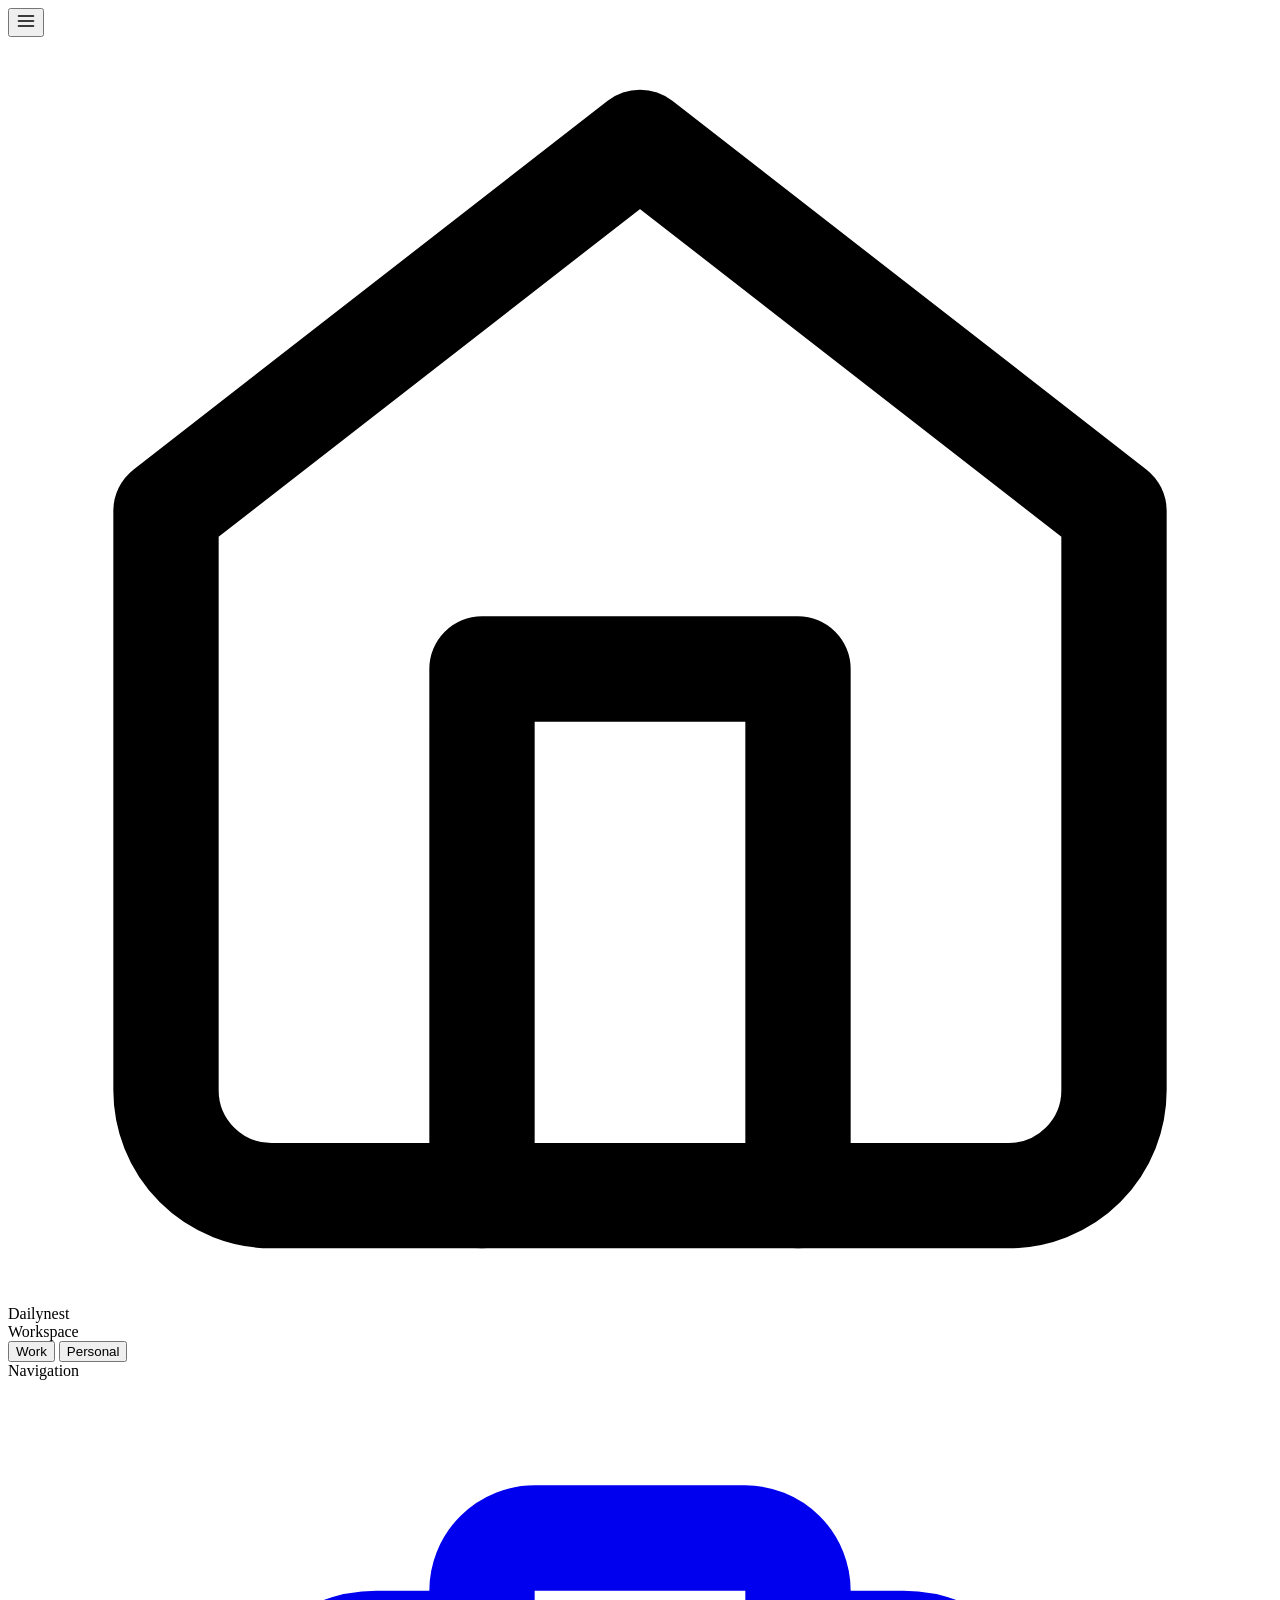
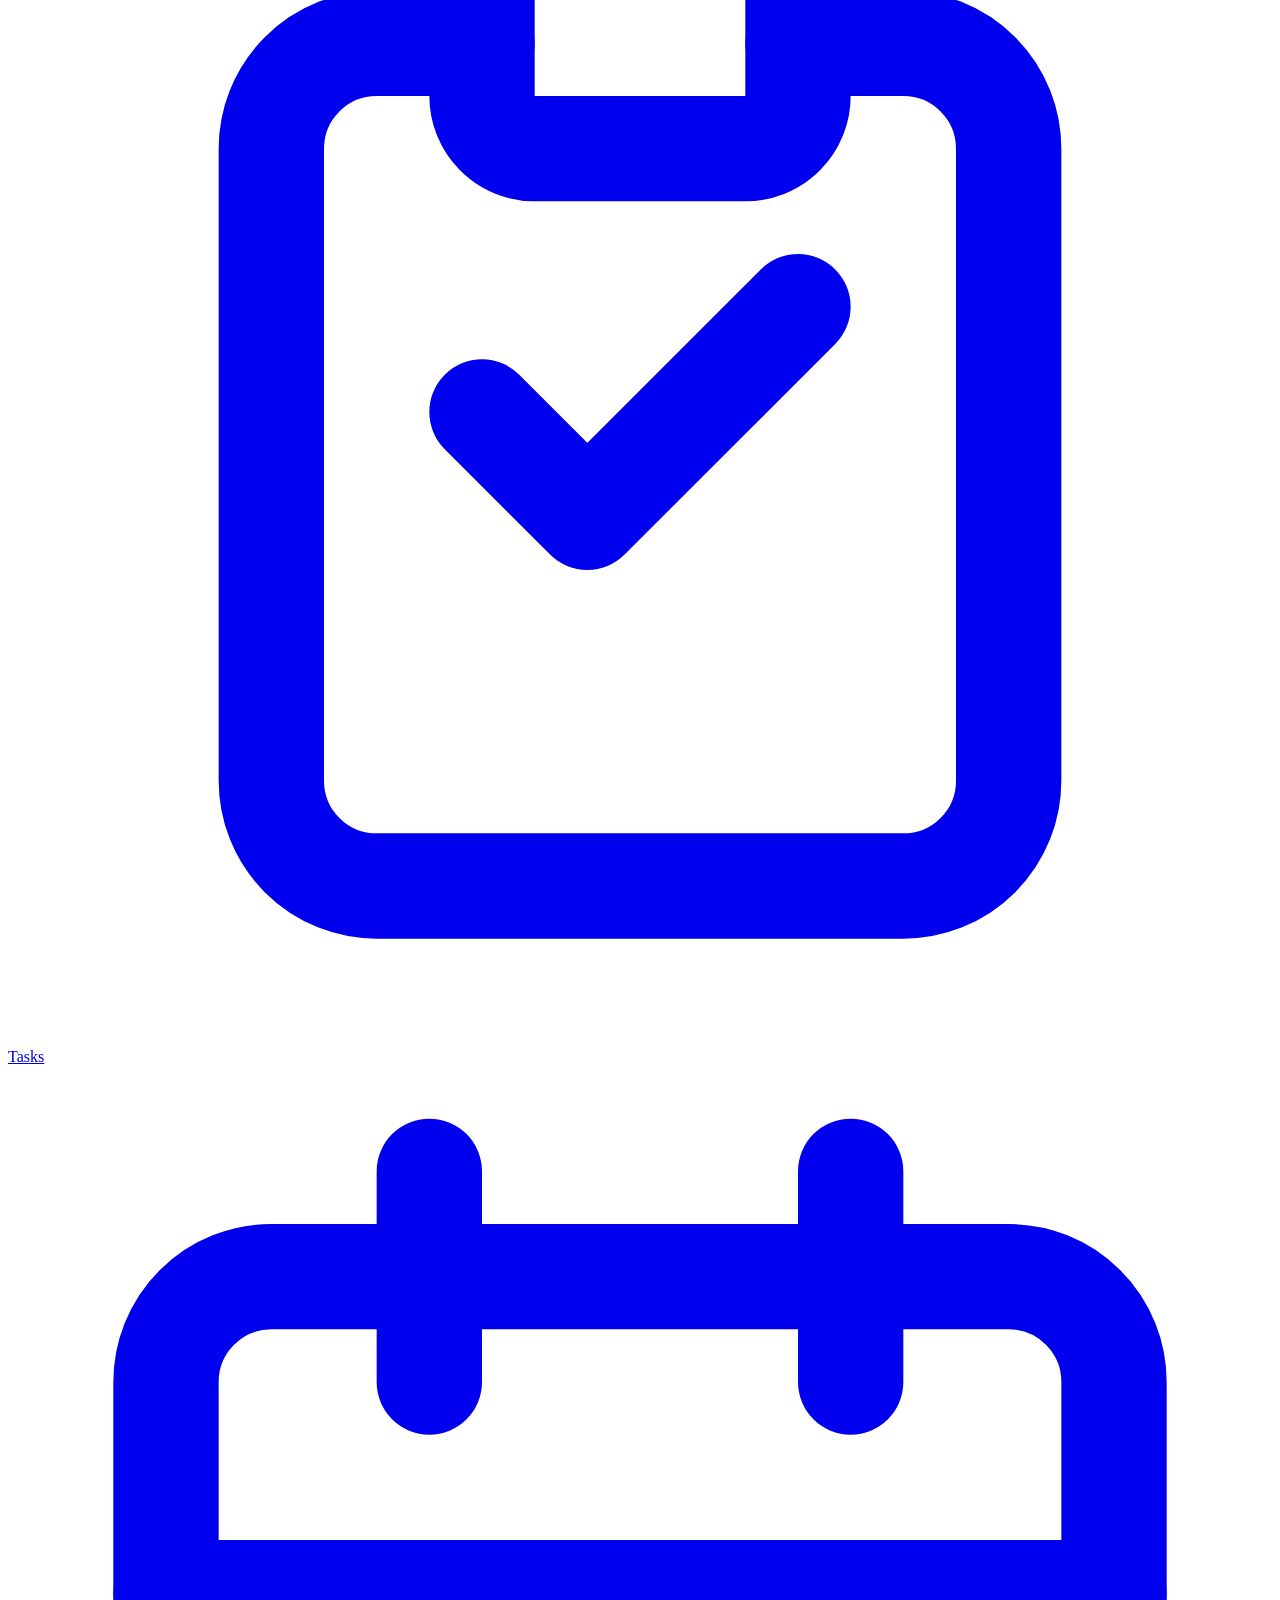
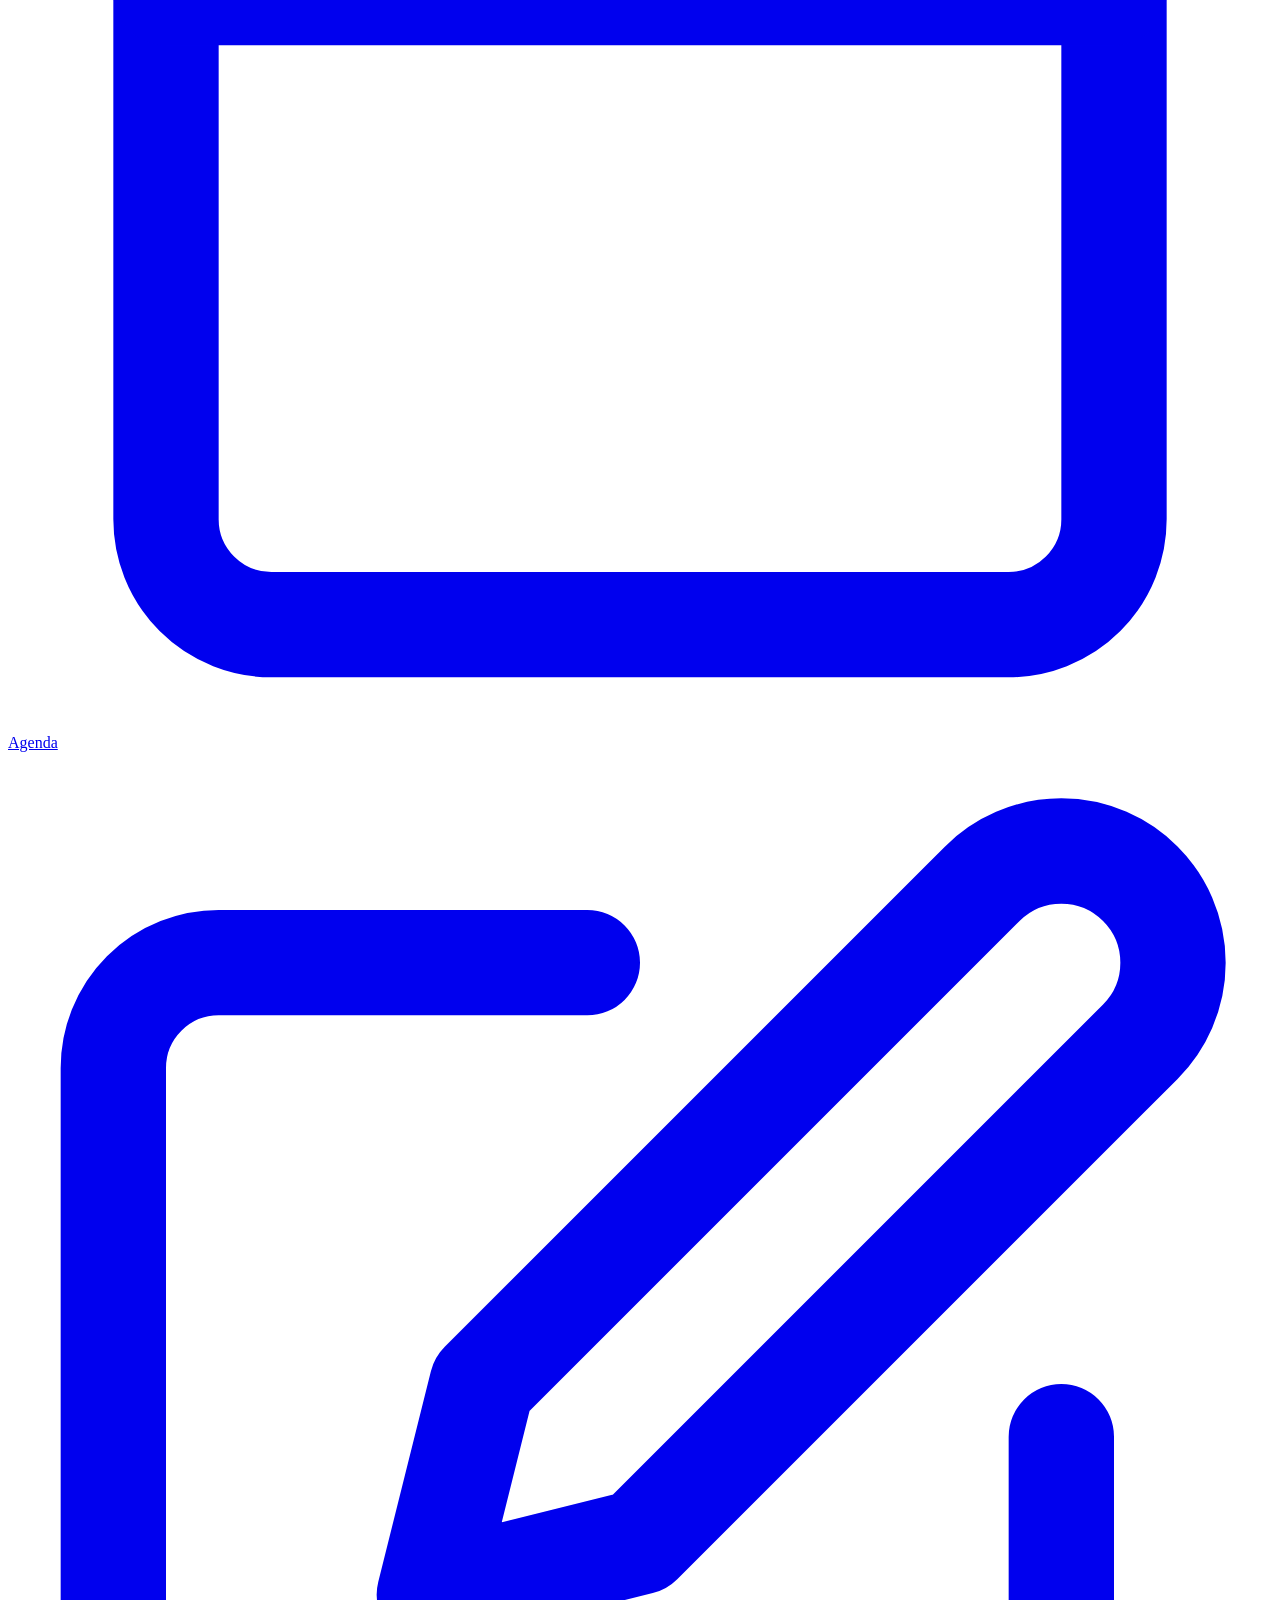
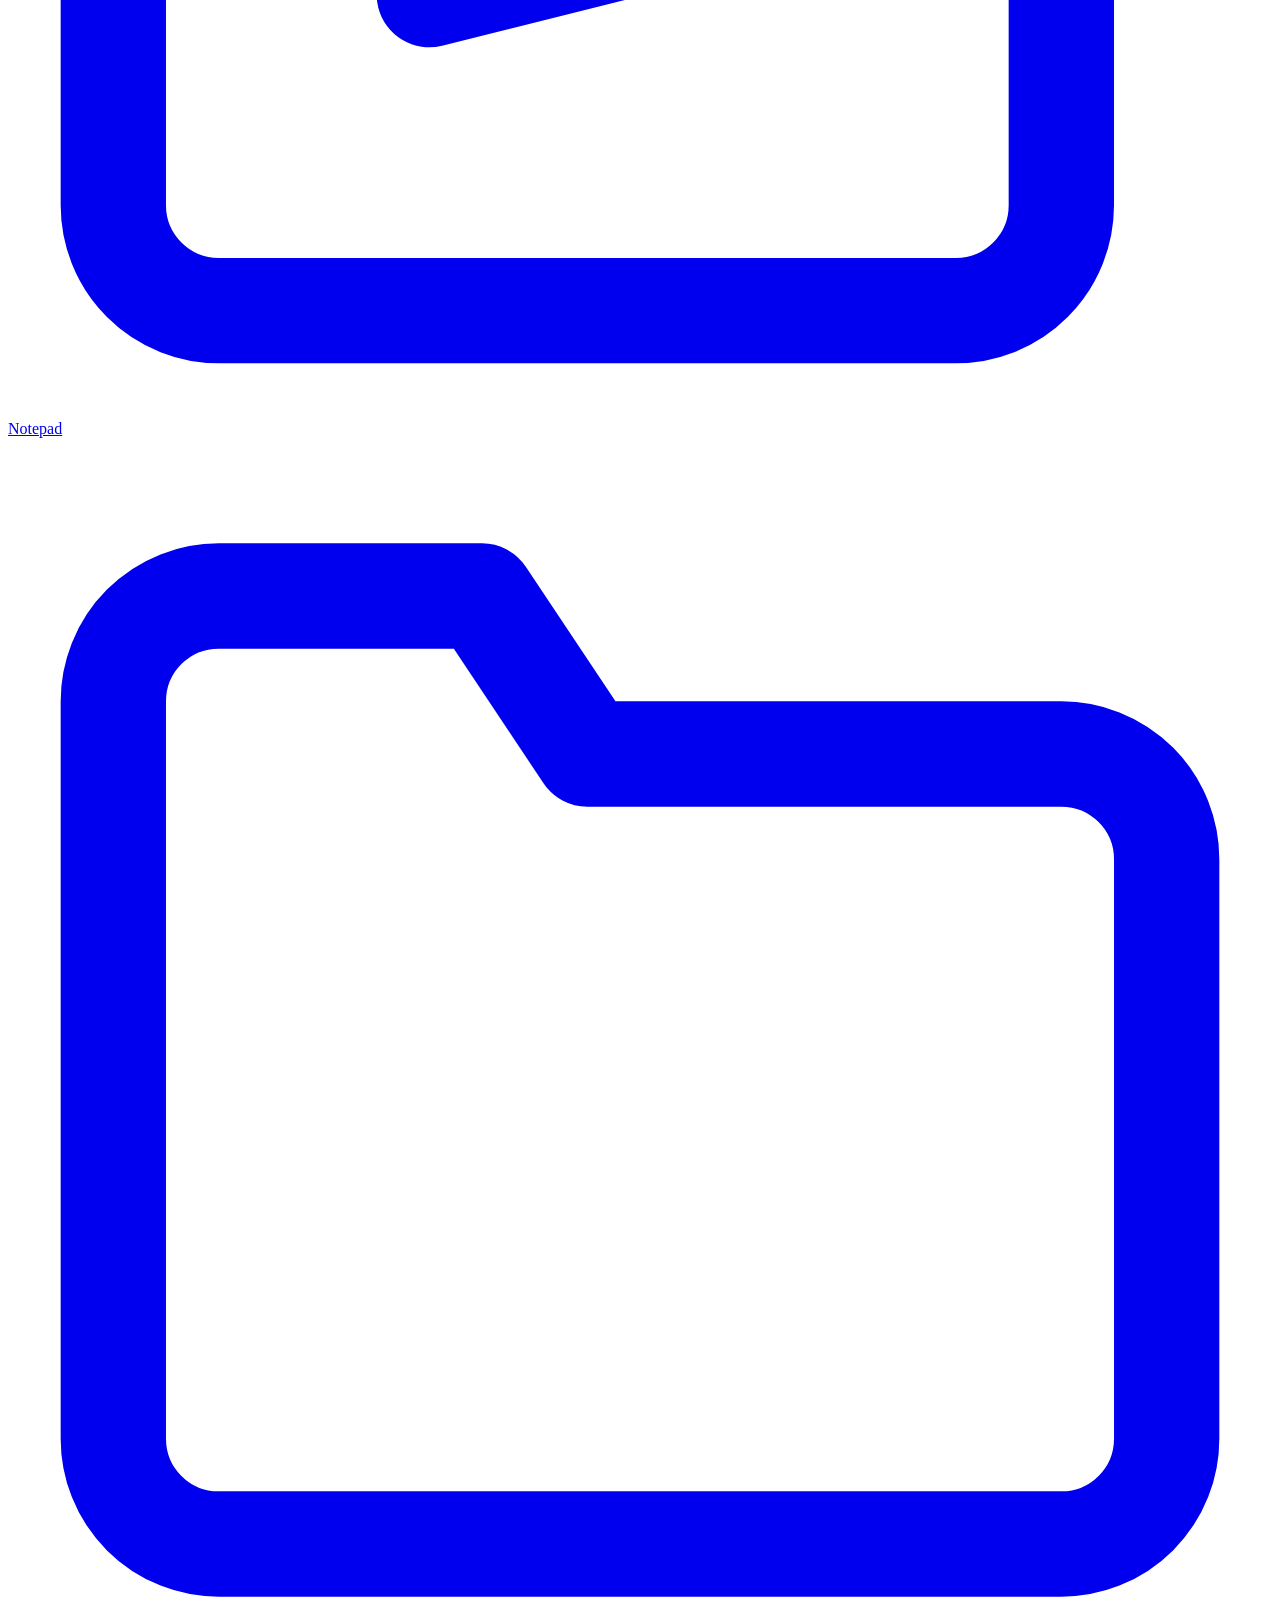
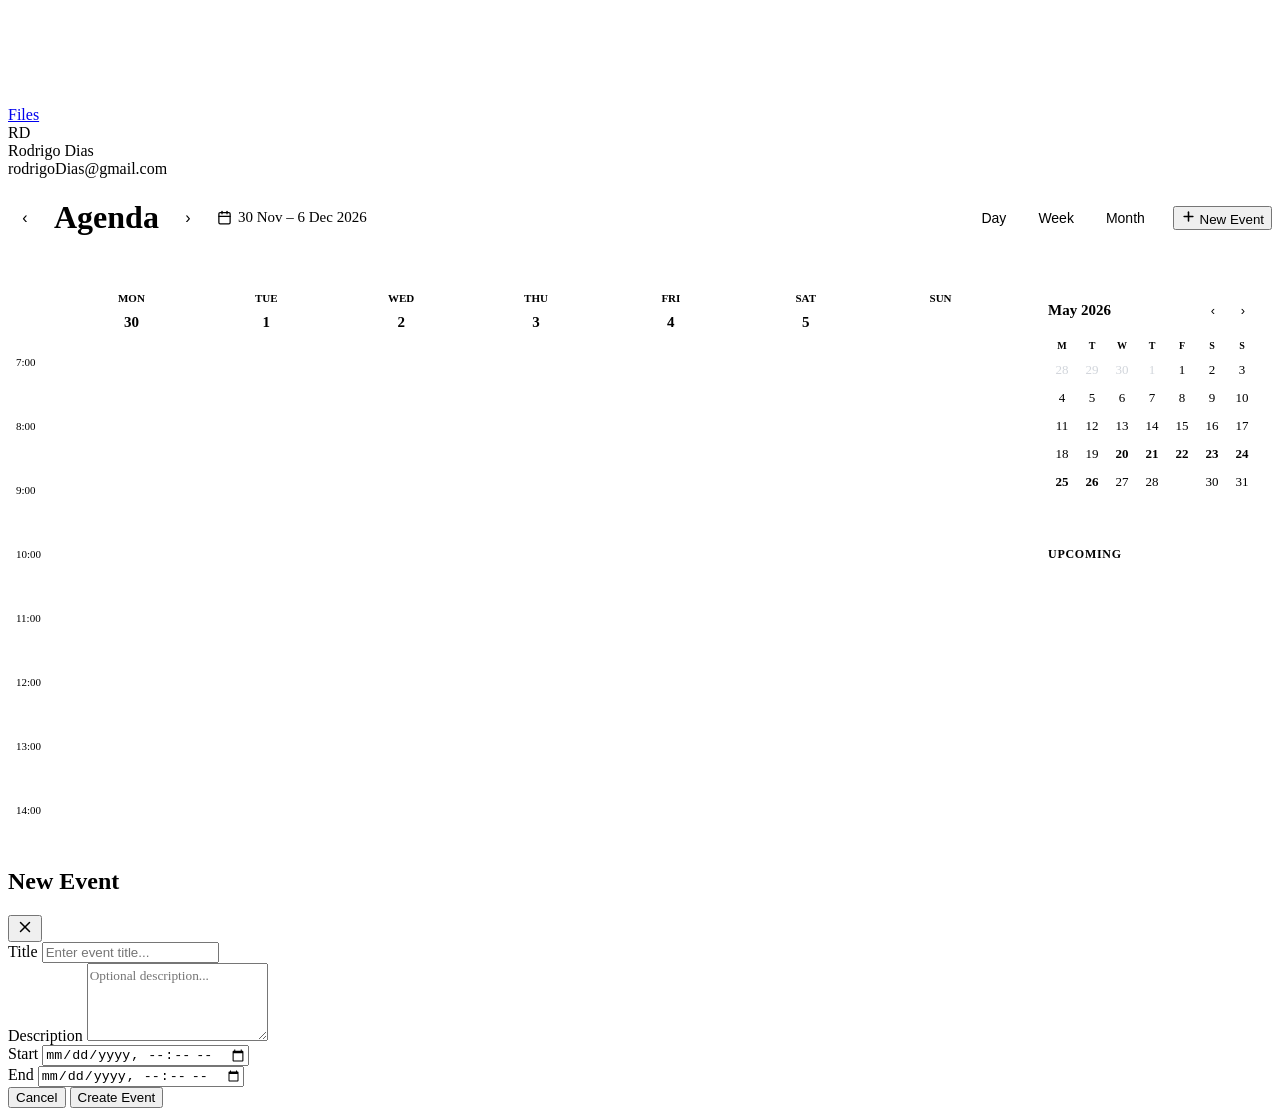
==== frontend/agenda.html @ c382376f "feat(agenda): event create/edit modal wired to POST/PUT /events - Add apiGet() to api.js for fetchin" ====
<!DOCTYPE html>
<html lang="en">
<head>
  <meta charset="UTF-8" />
  <meta name="viewport" content="width=device-width, initial-scale=1.0" />
  <title>Agenda — DailyNest</title>
  <link rel="stylesheet" href="css/variables.css" />
  <link rel="stylesheet" href="css/reset.css" />
  <link rel="stylesheet" href="css/layout.css" />
  <link rel="stylesheet" href="css/components.css" />
  <link rel="stylesheet" href="css/modules/agenda.css" />
</head>
<body>

<!-- Mobile sidebar toggle -->
<button class="sidebar-toggle" onclick="toggleSidebar()" aria-label="Toggle sidebar">
  <svg viewBox="0 0 24 24" width="20" height="20" fill="none" stroke="currentColor" stroke-width="2" stroke-linecap="round" stroke-linejoin="round">
    <line x1="3" y1="6"  x2="21" y2="6"/>
    <line x1="3" y1="12" x2="21" y2="12"/>
    <line x1="3" y1="18" x2="21" y2="18"/>
  </svg>
</button>

<div class="app-layout">

  <!-- ========== SIDEBAR ========== -->
  <aside class="sidebar" id="sidebar">

    <div class="sidebar-logo">
      <svg class="logo-icon" viewBox="0 0 24 24" fill="none" stroke="currentColor" stroke-width="2" stroke-linecap="round" stroke-linejoin="round">
        <path d="M3 9l9-7 9 7v11a2 2 0 0 1-2 2H5a2 2 0 0 1-2-2z"/>
        <polyline points="9 22 9 12 15 12 15 22"/>
      </svg>
      <span class="logo-text"><span class="bold">Daily</span><span class="light">nest</span></span>
    </div>

    <div class="sidebar-section">
      <div class="sidebar-label">Workspace</div>
      <div class="workspace-toggle">
        <button class="pill active" onclick="toggleWorkspace(this)">Work</button>
        <button class="pill" onclick="toggleWorkspace(this)">Personal</button>
      </div>
    </div>

    <div class="sidebar-section">
      <div class="sidebar-label">Navigation</div>
      <nav class="sidebar-nav">

        <a href="tasks.html" class="nav-link">
          <svg viewBox="0 0 24 24" fill="none" stroke="currentColor" stroke-width="2" stroke-linecap="round" stroke-linejoin="round">
            <path d="M9 5H7a2 2 0 00-2 2v12a2 2 0 002 2h10a2 2 0 002-2V7a2 2 0 00-2-2h-2"/>
            <rect x="9" y="3" width="6" height="4" rx="1"/>
            <path d="M9 12l2 2 4-4"/>
          </svg>
          Tasks
        </a>

        <a href="agenda.html" class="nav-link active">
          <svg viewBox="0 0 24 24" fill="none" stroke="currentColor" stroke-width="2" stroke-linecap="round" stroke-linejoin="round">
            <rect x="3" y="4" width="18" height="18" rx="2" ry="2"/>
            <line x1="16" y1="2" x2="16" y2="6"/>
            <line x1="8"  y1="2" x2="8"  y2="6"/>
            <line x1="3"  y1="10" x2="21" y2="10"/>
          </svg>
          Agenda
        </a>

        <a href="notepad.html" class="nav-link">
          <svg viewBox="0 0 24 24" fill="none" stroke="currentColor" stroke-width="2" stroke-linecap="round" stroke-linejoin="round">
            <path d="M11 4H4a2 2 0 00-2 2v14a2 2 0 002 2h14a2 2 0 002-2v-7"/>
            <path d="M18.5 2.5a2.121 2.121 0 013 3L12 15l-4 1 1-4 9.5-9.5z"/>
          </svg>
          Notepad
        </a>

        <a href="#" class="nav-link">
          <svg viewBox="0 0 24 24" fill="none" stroke="currentColor" stroke-width="2" stroke-linecap="round" stroke-linejoin="round">
            <path d="M22 19a2 2 0 01-2 2H4a2 2 0 01-2-2V5a2 2 0 012-2h5l2 3h9a2 2 0 012 2z"/>
          </svg>
          Files
        </a>

      </nav>
    </div>

    <div class="sidebar-footer">
      <div class="avatar-circle">RD</div>
      <div>
        <div class="sidebar-user-name">Rodrigo Dias</div>
        <div class="sidebar-user-email">rodrigoDias@gmail.com</div>
      </div>
    </div>

  </aside>
  <!-- /SIDEBAR -->

  <!-- ========== MAIN CONTENT ========== -->
  <main class="main-content">

    <!-- Toolbar -->
    <div class="agenda-toolbar">
      <div class="agenda-toolbar-left">
        <button class="nav-arrow" onclick="prevPeriod()" aria-label="Previous period">&#8249;</button>
        <h1>Agenda</h1>
        <button class="nav-arrow" onclick="nextPeriod()" aria-label="Next period">&#8250;</button>
        <span class="agenda-date-range">
          <svg viewBox="0 0 24 24" fill="none" stroke="currentColor" stroke-width="2" stroke-linecap="round" stroke-linejoin="round">
            <rect x="3" y="4" width="18" height="18" rx="2"/>
            <line x1="16" y1="2" x2="16" y2="6"/>
            <line x1="8"  y1="2" x2="8"  y2="6"/>
            <line x1="3"  y1="10" x2="21" y2="10"/>
          </svg>
          <span id="agenda-date-range-text"></span>
        </span>
      </div>
      <div style="display:flex; align-items:center; gap:12px;">
        <div class="view-toggle">
          <button onclick="setView(this)">Day</button>
          <button class="active" id="btn-week" onclick="setView(this)">Week</button>
          <button onclick="setView(this)">Month</button>
        </div>
        <button class="btn btn-primary" onclick="openEventModal('create')">
          <svg viewBox="0 0 24 24" width="15" height="15" fill="none" stroke="currentColor" stroke-width="2.5" stroke-linecap="round" stroke-linejoin="round">
            <line x1="12" y1="5" x2="12" y2="19"/>
            <line x1="5" y1="12" x2="19" y2="12"/>
          </svg>
          New Event
        </button>
      </div>
    </div>

    <!-- Calendar + Mini calendar -->
    <div class="agenda-layout">

      <!-- Weekly calendar / Month view -->
      <div class="calendar-wrap">

        <!-- ── WEEK VIEW ── -->
        <div id="week-view">

        <!-- Week header: days -->
        <div class="week-header" id="week-header"></div>

        <!-- Week grid: time rows -->
        <div class="week-grid" id="week-grid"></div>

        </div>
        <!-- /week-view -->

        <!-- ── DAY VIEW ── -->
        <div id="day-view" style="display:none;">
          <div class="day-view-header">
            <div class="day-view-title" id="day-view-title"></div>
          </div>
          <div id="day-view-list" class="day-view-list"></div>
        </div>
        <!-- /day-view -->

        <!-- ── MONTH VIEW ── -->
        <div id="month-view" style="display:none;">
          <div class="month-nav">
            <button class="nav-arrow" onclick="prevMonth()" aria-label="Previous month">&#8249;</button>
            <span id="month-nav-title" class="month-nav-title"></span>
            <button class="nav-arrow" onclick="nextMonth()" aria-label="Next month">&#8250;</button>
          </div>
          <div class="month-weekdays">
            <div>Mon</div><div>Tue</div><div>Wed</div>
            <div>Thu</div><div>Fri</div><div>Sat</div><div>Sun</div>
          </div>
          <div id="month-grid-body" class="month-grid-body"></div>
        </div>
        <!-- /month-view -->

      </div>
      <!-- /calendar-wrap -->

      <!-- Right sidebar: mini calendar + upcoming -->
      <div class="mini-calendar">

        <!-- Day events panel (shown in month view) -->
        <div id="day-events-panel" class="mini-cal-card" style="display:none;">
          <div class="day-events-title">Select a day</div>
          <div class="day-events-list">
            <p class="no-events-msg">Click on a day to see its events.</p>
          </div>
        </div>

        <!-- Mini month calendar -->
        <div id="mini-cal-card" class="mini-cal-card">
          <div class="mini-cal-header">
            <span class="mini-cal-title">May 2026</span>
            <div style="display:flex; gap:4px;">
              <button class="nav-arrow" style="width:26px;height:26px;font-size:0.8rem;" aria-label="Prev month">&#8249;</button>
              <button class="nav-arrow" style="width:26px;height:26px;font-size:0.8rem;" aria-label="Next month">&#8250;</button>
            </div>
          </div>
          <div class="mini-cal-grid">
            <!-- Day names -->
            <div class="day-name">M</div>
            <div class="day-name">T</div>
            <div class="day-name">W</div>
            <div class="day-name">T</div>
            <div class="day-name">F</div>
            <div class="day-name">S</div>
            <div class="day-name">S</div>
            <!-- Week 1: May starts Friday. Fill Mon-Thu with prev month -->
            <div class="day-num other-month">28</div>
            <div class="day-num other-month">29</div>
            <div class="day-num other-month">30</div>
            <div class="day-num other-month">1</div>
            <div class="day-num">1</div>
            <div class="day-num">2</div>
            <div class="day-num">3</div>
            <!-- Week 2 -->
            <div class="day-num">4</div>
            <div class="day-num">5</div>
            <div class="day-num">6</div>
            <div class="day-num">7</div>
            <div class="day-num">8</div>
            <div class="day-num">9</div>
            <div class="day-num">10</div>
            <!-- Week 3 -->
            <div class="day-num">11</div>
            <div class="day-num">12</div>
            <div class="day-num">13</div>
            <div class="day-num">14</div>
            <div class="day-num">15</div>
            <div class="day-num">16</div>
            <div class="day-num">17</div>
            <!-- Week 4 -->
            <div class="day-num">18</div>
            <div class="day-num">19</div>
            <div class="day-num has-event">20</div>
            <div class="day-num has-event">21</div>
            <div class="day-num has-event">22</div>
            <div class="day-num has-event">23</div>
            <div class="day-num has-event">24</div>
            <!-- Week 5 -->
            <div class="day-num has-event">25</div>
            <div class="day-num has-event">26</div>
            <div class="day-num">27</div>
            <div class="day-num">28</div>
            <div class="day-num today">29</div>
            <div class="day-num">30</div>
            <div class="day-num">31</div>
          </div>
        </div>

        <!-- Upcoming events -->
        <div id="upcoming-panel" class="mini-cal-card upcoming-section">
          <div class="section-label">Upcoming</div>
          <div id="upcoming-list"></div>
        </div>

      </div>
      <!-- /mini-calendar -->

    </div>
    <!-- /agenda-layout -->

  </main>
  <!-- /MAIN CONTENT -->

</div>

<!-- ========== MODAL: Create New Event ========== -->
<div class="modal-overlay" id="createEventModal" role="dialog" aria-modal="true" aria-labelledby="eventModalTitle">
  <div class="modal">

    <div class="modal-header">
      <h2 class="modal-title" id="eventModalTitle">New Event</h2>
      <button class="modal-close" onclick="closeModal('createEvent')" aria-label="Close">
        <svg viewBox="0 0 24 24" width="18" height="18" fill="none" stroke="currentColor" stroke-width="2" stroke-linecap="round" stroke-linejoin="round">
          <line x1="18" y1="6" x2="6" y2="18"/>
          <line x1="6" y1="6" x2="18" y2="18"/>
        </svg>
      </button>
    </div>

    <form id="eventForm" onsubmit="submitEventForm(event)">
      <div class="form-group">
        <label class="form-label" for="eventTitle">Title</label>
        <input type="text" id="eventTitle" class="form-input" placeholder="Enter event title..." required />
      </div>
      <div class="form-group">
        <label class="form-label" for="eventDescription">Description</label>
        <textarea id="eventDescription" class="form-input form-textarea" placeholder="Optional description..." rows="3"></textarea>
      </div>
      <div class="form-row">
        <div class="form-group">
          <label class="form-label" for="eventStartDate">Start</label>
          <input type="datetime-local" id="eventStartDate" class="form-input" required />
        </div>
        <div class="form-group">
          <label class="form-label" for="eventEndDate">End</label>
          <input type="datetime-local" id="eventEndDate" class="form-input" required />
        </div>
      </div>
      <input type="hidden" id="editingEventId" value="" />
      <div class="modal-actions">
        <button type="button" class="btn btn-ghost" onclick="closeEventModal()">Cancel</button>
        <button type="submit" class="btn btn-primary" id="eventSubmitBtn">Create Event</button>
      </div>
    </form>

  </div>
</div>
<!-- /MODAL -->

<script src="js/router.js"></script>
<script src="js/modules/agenda.js"></script>
</body>
</html>
---- frontend/css/modules/agenda.css ----
/* ============================================================
   Agenda Page
   ============================================================ */
.agenda-toolbar {
  display: flex;
  align-items: center;
  justify-content: space-between;
  margin-bottom: 24px;
  flex-wrap: wrap;
  gap: 12px;
}

.agenda-toolbar-left { display: flex; align-items: center; gap: 12px; flex-wrap: wrap; }

.agenda-toolbar-left h1 { font-size: 2rem; font-weight: 700; }

.nav-arrow {
  width: 34px;
  height: 34px;
  border: 1px solid var(--color-border);
  border-radius: var(--radius-sm);
  display: flex;
  align-items: center;
  justify-content: center;
  font-size: 1rem;
  color: var(--color-text-secondary);
  cursor: pointer;
  background: var(--color-surface);
  transition: background 0.15s;
  flex-shrink: 0;
}
.nav-arrow:hover { background: var(--color-surface-alt); }

.agenda-date-range {
  display: flex;
  align-items: center;
  gap: 6px;
  font-size: 0.9375rem;
  color: var(--color-text-secondary);
}
.agenda-date-range svg { width: 15px; height: 15px; color: var(--color-text-muted); }

.view-toggle {
  display: flex;
  border: 1px solid var(--color-border);
  border-radius: var(--radius);
  overflow: hidden;
  background: var(--color-surface);
}
.view-toggle button {
  padding: 7px 16px;
  font-size: 0.875rem;
  font-weight: 500;
  color: var(--color-text-secondary);
  background: transparent;
  border: none;
  border-right: 1px solid var(--color-border);
  cursor: pointer;
  transition: background 0.15s, color 0.15s;
}
.view-toggle button:last-child { border-right: none; }
.view-toggle button.active { background: var(--color-brand); color: var(--color-brand-text); }

.agenda-layout {
  display: grid;
  grid-template-columns: 1fr 240px;
  gap: 24px;
  align-items: start;
}

/* Calendar */
.calendar-wrap {
  background: var(--color-surface);
  border: 1px solid var(--color-border);
  border-radius: var(--radius-md);
  box-shadow: var(--shadow-card);
  overflow: hidden;
}

.week-header {
  display: grid;
  grid-template-columns: 56px repeat(7, 1fr);
  border-bottom: 1px solid var(--color-border-light);
  background: var(--color-surface-alt);
}

.week-header .time-spacer { border-right: 1px solid var(--color-border-light); }

.week-header .day-col {
  padding: 10px 6px;
  text-align: center;
  border-right: 1px solid var(--color-border-light);
}
.week-header .day-col:last-child { border-right: none; }

.week-header .day-name {
  font-size: 0.6875rem;
  font-weight: 600;
  color: var(--color-text-muted);
  text-transform: uppercase;
}

.week-header .day-number {
  display: inline-flex;
  align-items: center;
  justify-content: center;
  width: 30px;
  height: 30px;
  border-radius: var(--radius-full);
  font-size: 0.9375rem;
  font-weight: 600;
  color: var(--color-text);
  margin: 4px auto 0;
}

.week-header .day-number.today { background: var(--color-brand); color: #fff; }

.week-grid {
  display: grid;
  grid-template-columns: 56px repeat(7, 1fr);
  overflow-y: auto;
  max-height: 500px;
}

.time-label {
  padding: 0 8px;
  text-align: right;
  font-size: 0.6875rem;
  color: var(--color-text-muted);
  height: 56px;
  display: flex;
  align-items: flex-start;
  padding-top: 8px;
  border-right: 1px solid var(--color-border-light);
  border-bottom: 1px solid var(--color-border-light);
  flex-shrink: 0;
}

.day-cell {
  border-right: 1px solid var(--color-border-light);
  border-bottom: 1px solid var(--color-border-light);
  min-height: 56px;
  position: relative;
  padding: 3px;
}
.day-cell:last-child { border-right: none; }

.calendar-event {
  border-radius: var(--radius-sm);
  padding: 4px 8px;
  font-size: 0.75rem;
  font-weight: 500;
  line-height: 1.35;
  margin-bottom: 2px;
}
.calendar-event.blue   { background: var(--event-blue);   color: #1d4ed8; }
.calendar-event.yellow { background: var(--event-yellow); color: #a16207; }
.calendar-event.green  { background: var(--event-green);  color: #15803d; }
.calendar-event.purple { background: var(--event-purple); color: #6d28d9; }

/* Mini Calendar */
.mini-calendar { display: flex; flex-direction: column; gap: 20px; }

.mini-cal-card {
  background: var(--color-surface);
  border: 1px solid var(--color-border);
  border-radius: var(--radius-md);
  box-shadow: var(--shadow-card);
  padding: 16px;
}

.mini-cal-header {
  display: flex;
  align-items: center;
  justify-content: space-between;
  margin-bottom: 12px;
}
.mini-cal-title { font-size: 0.9375rem; font-weight: 600; color: var(--color-text); }

.mini-cal-grid {
  display: grid;
  grid-template-columns: repeat(7, 1fr);
  gap: 2px;
  text-align: center;
}
.mini-cal-grid .day-name {
  font-size: 0.625rem;
  font-weight: 600;
  color: var(--color-text-muted);
  text-transform: uppercase;
  padding: 4px 0;
}
.mini-cal-grid .day-num {
  font-size: 0.8125rem;
  padding: 5px 2px;
  border-radius: var(--radius-sm);
  cursor: pointer;
  color: var(--color-text-secondary);
  transition: background 0.1s;
}
.mini-cal-grid .day-num:hover { background: var(--color-surface-alt); }
.mini-cal-grid .day-num.today { background: var(--color-brand); color: #fff; font-weight: 700; }
.mini-cal-grid .day-num.other-month { color: #d1d5db; }
.mini-cal-grid .day-num.has-event { font-weight: 600; color: var(--color-text); }

.upcoming-section { }
.upcoming-section .section-label {
  font-size: 0.75rem;
  font-weight: 600;
  letter-spacing: 0.06em;
  text-transform: uppercase;
  color: var(--color-text-muted);
  margin-bottom: 12px;
}
.upcoming-event {
  display: flex;
  gap: 10px;
  padding: 10px 0;
  border-bottom: 1px solid var(--color-border-light);
}
.upcoming-event:last-child { border-bottom: none; }
.upcoming-event-dot {
  width: 10px;
  height: 10px;
  border-radius: 50%;
  margin-top: 3px;
  flex-shrink: 0;
}
.upcoming-event-name { font-size: 0.875rem; font-weight: 500; color: var(--color-text); }
.upcoming-event-time { font-size: 0.75rem; color: var(--color-text-muted); margin-top: 2px; }

/* ============================================================
   Month View
   ============================================================ */

.month-nav {
  display: flex;
  align-items: center;
  justify-content: space-between;
  padding: 14px 20px 12px;
  border-bottom: 1px solid var(--color-border-light);
}

.month-nav-title {
  font-size: 1rem;
  font-weight: 600;
  color: var(--color-text);
}

.month-weekdays {
  display: grid;
  grid-template-columns: repeat(7, 1fr);
  text-align: center;
  background: var(--color-surface-alt);
  border-bottom: 1px solid var(--color-border-light);
}

.month-weekdays div {
  font-size: 0.6875rem;
  font-weight: 600;
  color: var(--color-text-muted);
  text-transform: uppercase;
  padding: 8px 0;
}

.month-grid-body {
  display: grid;
  grid-template-columns: repeat(7, 1fr);
  gap: 1px;
  background: var(--color-border-light);
}

.month-day-cell {
  background: var(--color-surface);
  min-height: 80px;
  padding: 8px;
  cursor: pointer;
  transition: background 0.12s;
  display: flex;
  flex-direction: column;
  gap: 4px;
}

.month-day-cell:hover { background: var(--color-surface-alt); }

.month-day-cell.other-month { background: #fafafa; }
.month-day-cell.other-month .month-day-num { color: var(--color-text-muted); }

.month-day-cell.is-today .month-day-num {
  background: var(--color-brand);
  color: #fff;
}

.month-day-cell.is-selected { background: #f0f0f0; }
.month-day-cell.is-selected .month-day-num {
  background: var(--color-brand);
  color: #fff;
}

.month-day-num {
  width: 26px;
  height: 26px;
  display: flex;
  align-items: center;
  justify-content: center;
  border-radius: var(--radius-full);
  font-size: 0.8125rem;
  font-weight: 500;
  color: var(--color-text);
  flex-shrink: 0;
}

.month-day-dots {
  display: flex;
  flex-wrap: wrap;
  gap: 3px;
  margin-top: 2px;
}

.event-dot {
  width: 6px;
  height: 6px;
  border-radius: var(--radius-full);
  display: inline-block;
}

.event-dot.blue   { background: #3b82f6; }
.event-dot.yellow { background: #f59e0b; }
.event-dot.green  { background: #22c55e; }
.event-dot.purple { background: #a855f7; }

/* ── Day events panel (month view right sidebar) ── */
.day-events-title {
  font-size: 0.9375rem;
  font-weight: 600;
  color: var(--color-text);
  margin-bottom: 12px;
}

.no-events-msg {
  font-size: 0.875rem;
  color: var(--color-text-muted);
  text-align: center;
  padding: 16px 0;
}

.day-event-item {
  display: flex;
  gap: 10px;
  padding: 10px 0;
  border-bottom: 1px solid var(--color-border-light);
}

.day-event-item:last-child { border-bottom: none; }

/* ── Day View ── */
.day-view-header {
  padding: 14px 20px;
  border-bottom: 1px solid var(--color-border-light);
  background: var(--color-surface-alt);
}

.day-view-title {
  font-size: 1rem;
  font-weight: 600;
  color: var(--color-text);
}

.day-view-list {
  padding: 4px 0;
}

.day-view-event {
  display: flex;
  align-items: flex-start;
  gap: 16px;
  padding: 10px 20px;
  border-bottom: 1px solid var(--color-border-light);
}

.day-view-event:last-child { border-bottom: none; }

.day-view-event-time {
  font-size: 0.75rem;
  color: var(--color-text-muted);
  width: 38px;
  flex-shrink: 0;
  padding-top: 5px;
  text-align: right;
}

.day-view-event-body {
  flex: 1;
  margin: 0;
}

.day-view-event-title {
  font-size: 0.875rem;
  font-weight: 500;
}

/* ── Event modal: textarea ── */
.form-textarea {
  resize: vertical;
  min-height: 72px;
  font-family: inherit;
  line-height: 1.5;
}

/* ── Event edit button (inside day-event-item) ── */
.event-edit-btn {
  background: none;
  border: none;
  cursor: pointer;
  color: var(--color-text-muted);
  font-size: 0.85rem;
  padding: 2px 4px;
  border-radius: var(--radius-sm);
  flex-shrink: 0;
  align-self: center;
  transition: color 0.12s;
}
.event-edit-btn:hover { color: var(--color-brand); }
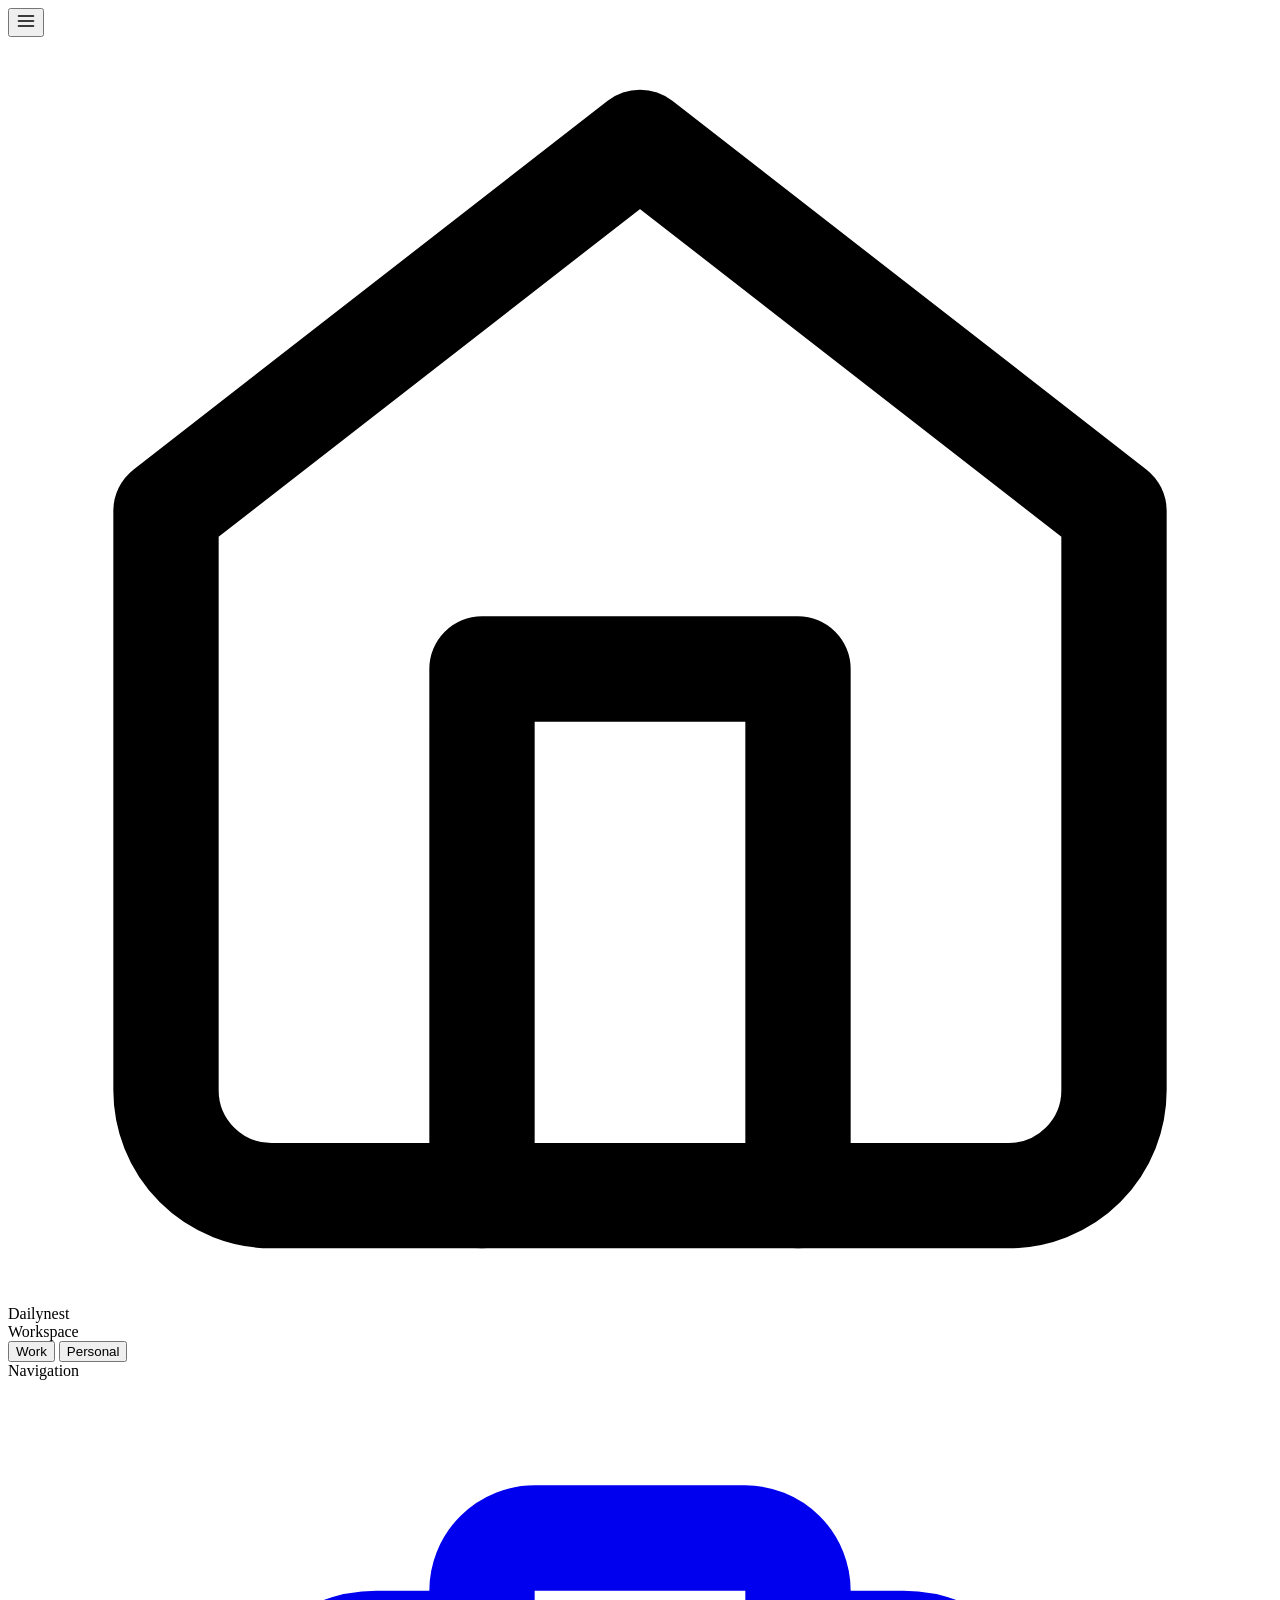
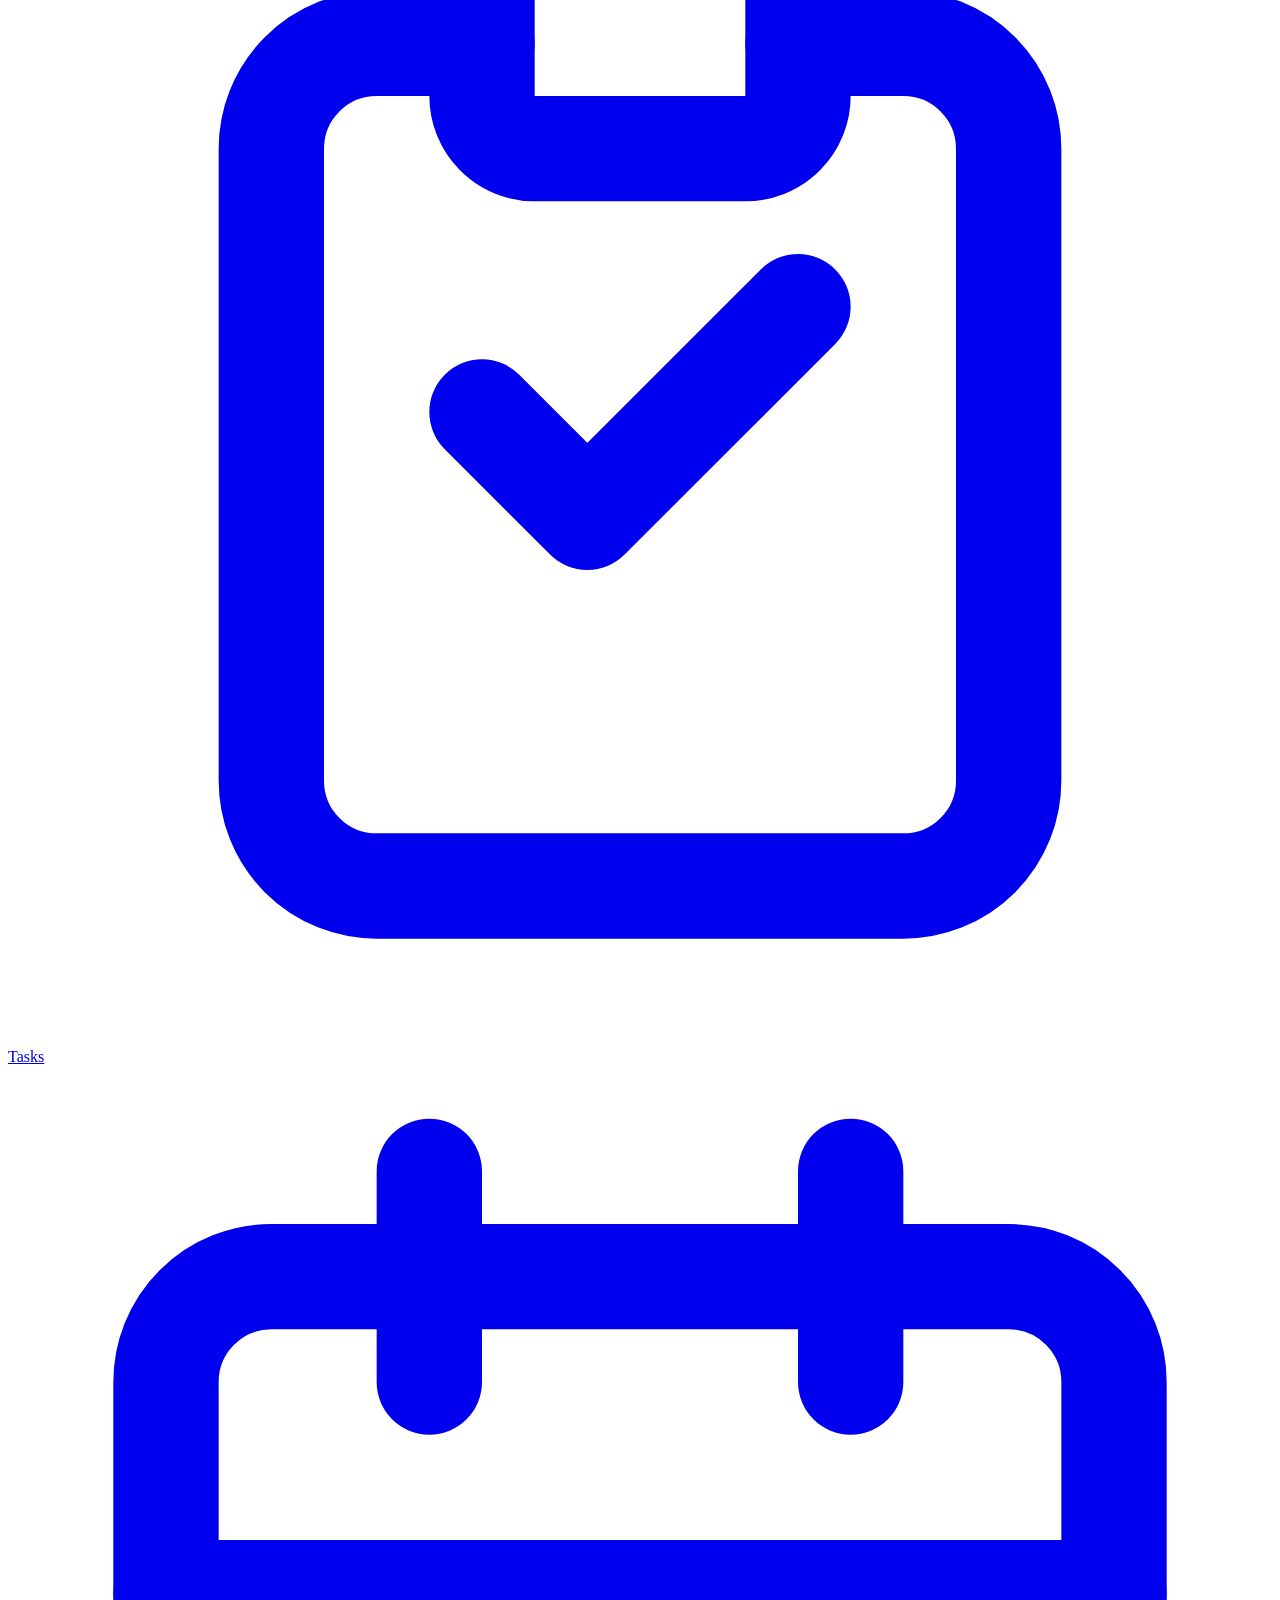
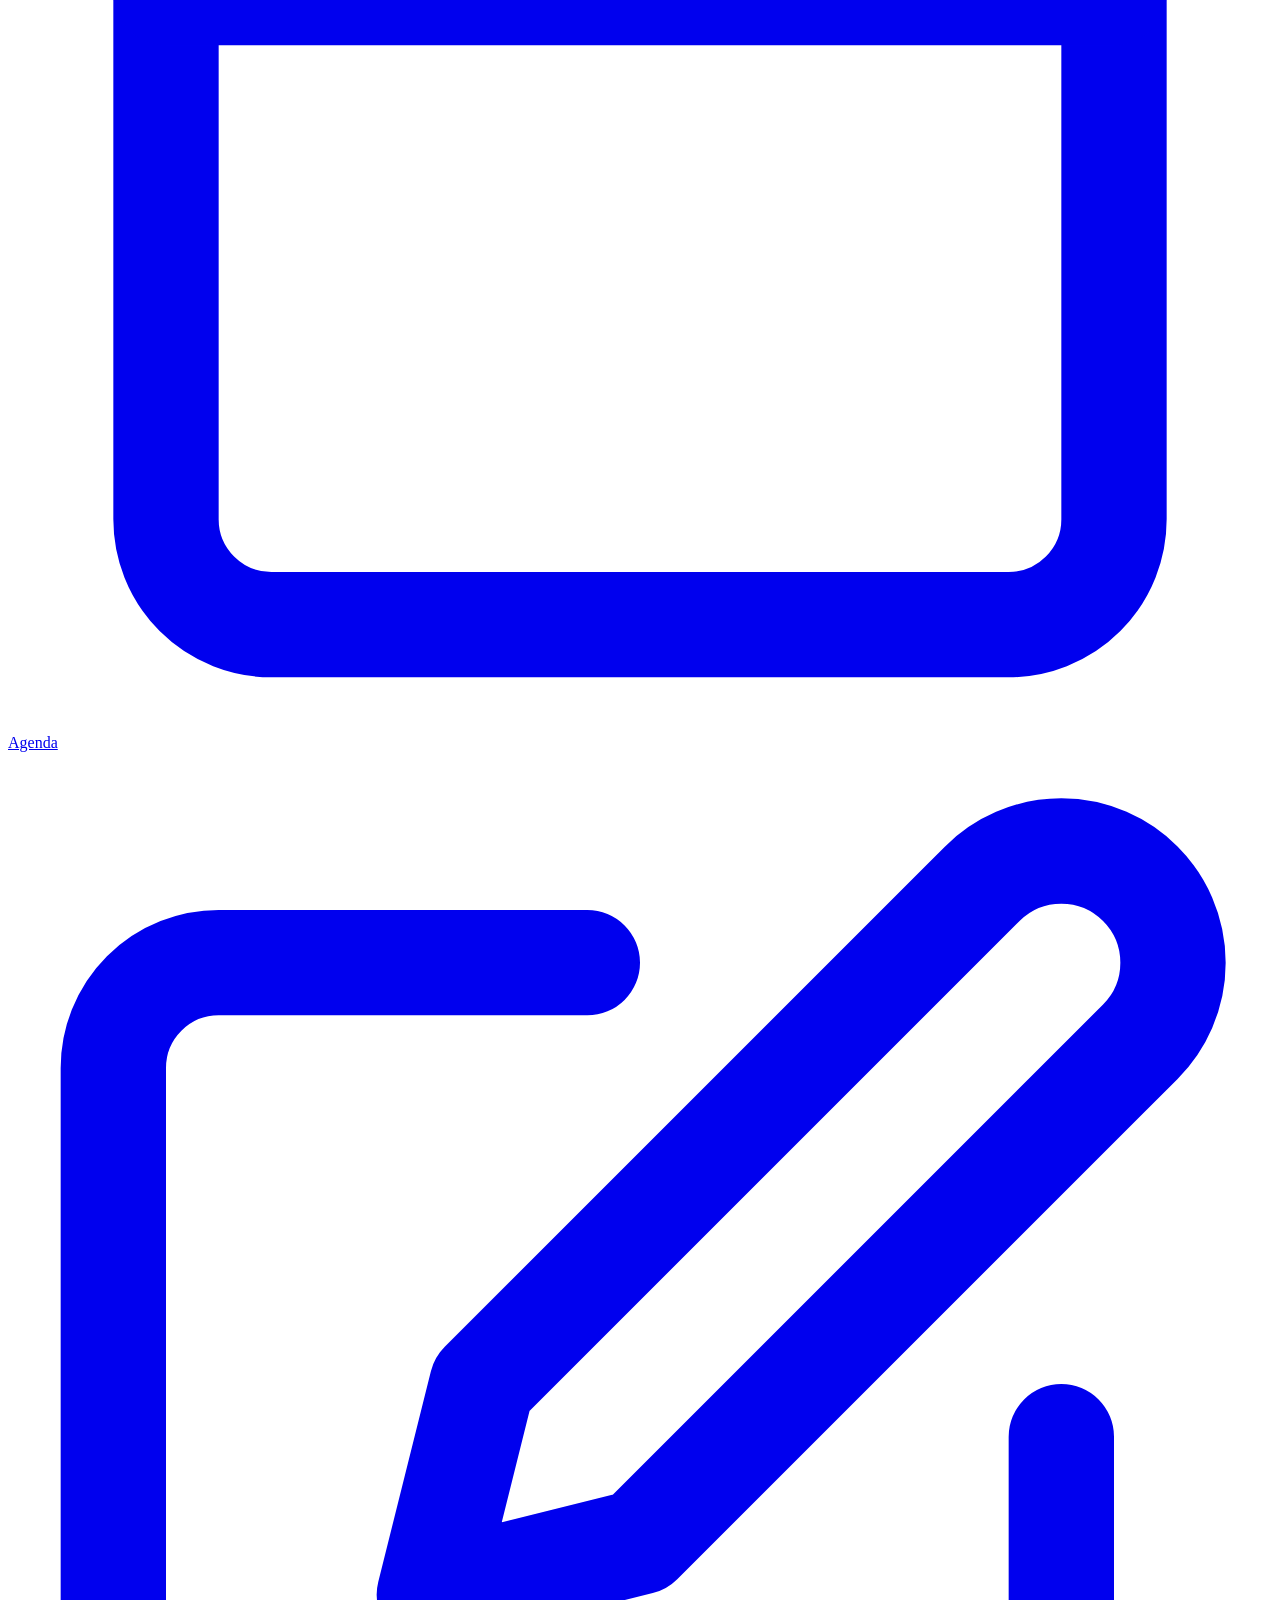
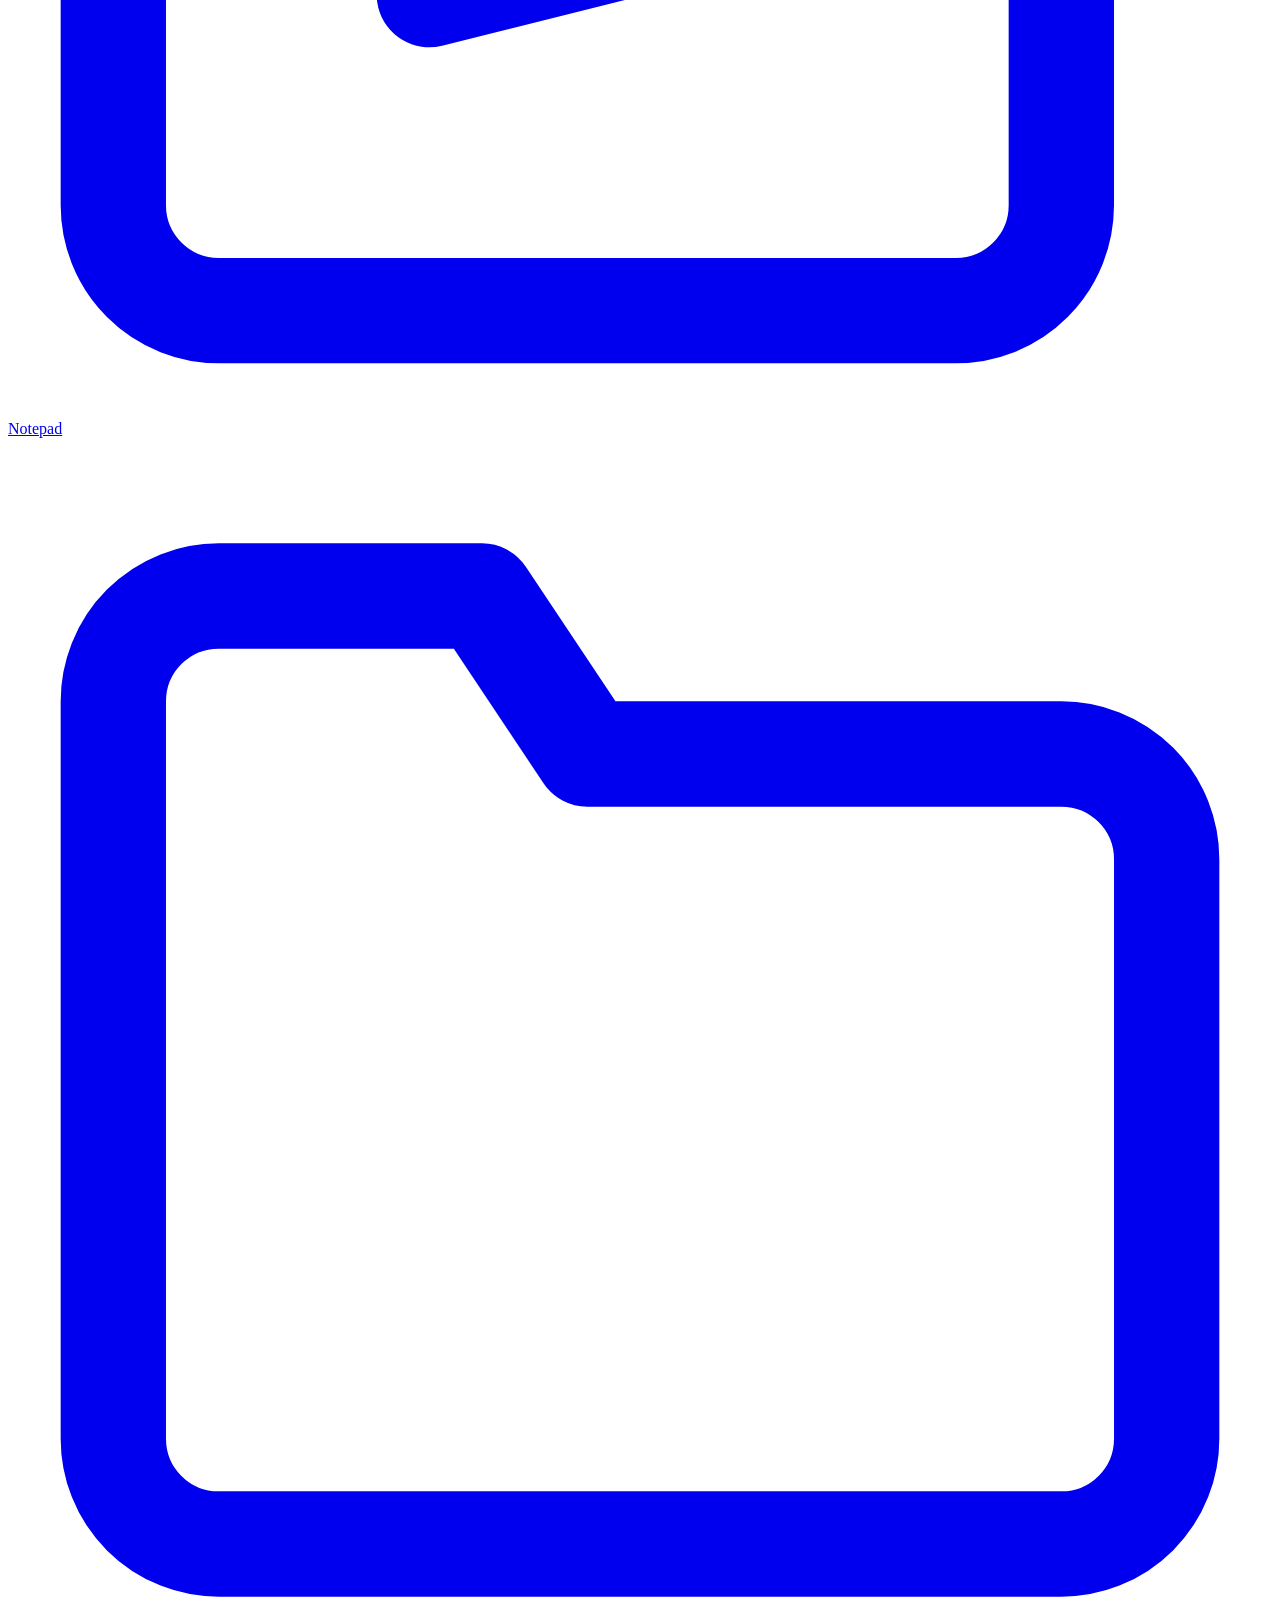
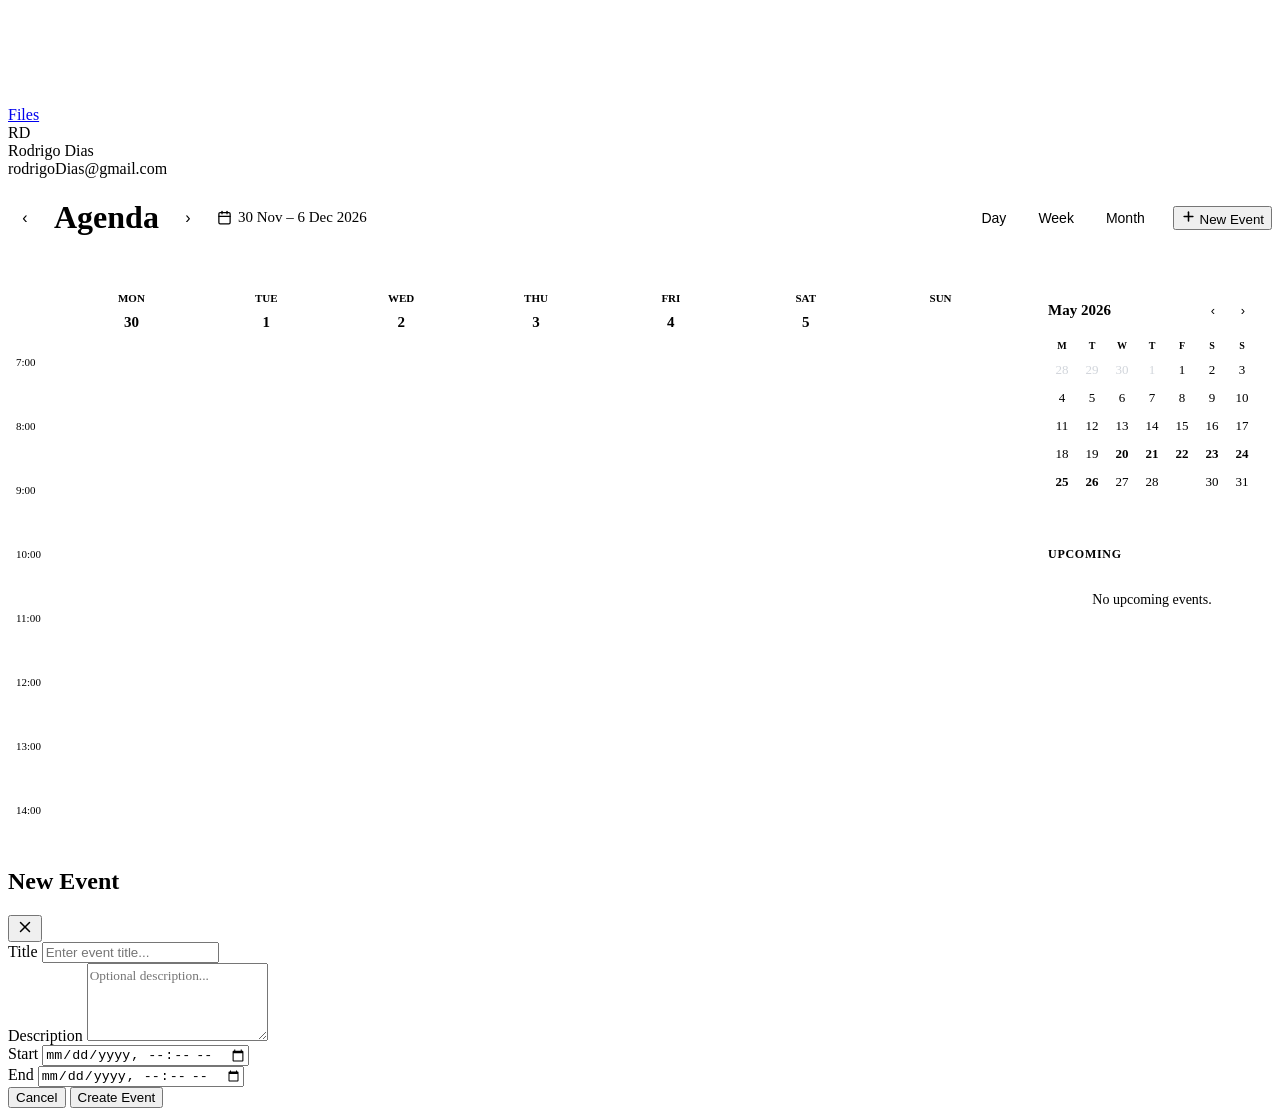
==== commit f327d574: "fix(agenda): api.js missing, sync-first event creation, Day View broken - Add missing <script src='j" ====
--- a/frontend/agenda.html
+++ b/frontend/agenda.html
@@ -307,6 +307,7 @@
 </div>
 <!-- /MODAL -->
 
+<script src="js/api.js"></script>
 <script src="js/router.js"></script>
 <script src="js/modules/agenda.js"></script>
 </body>
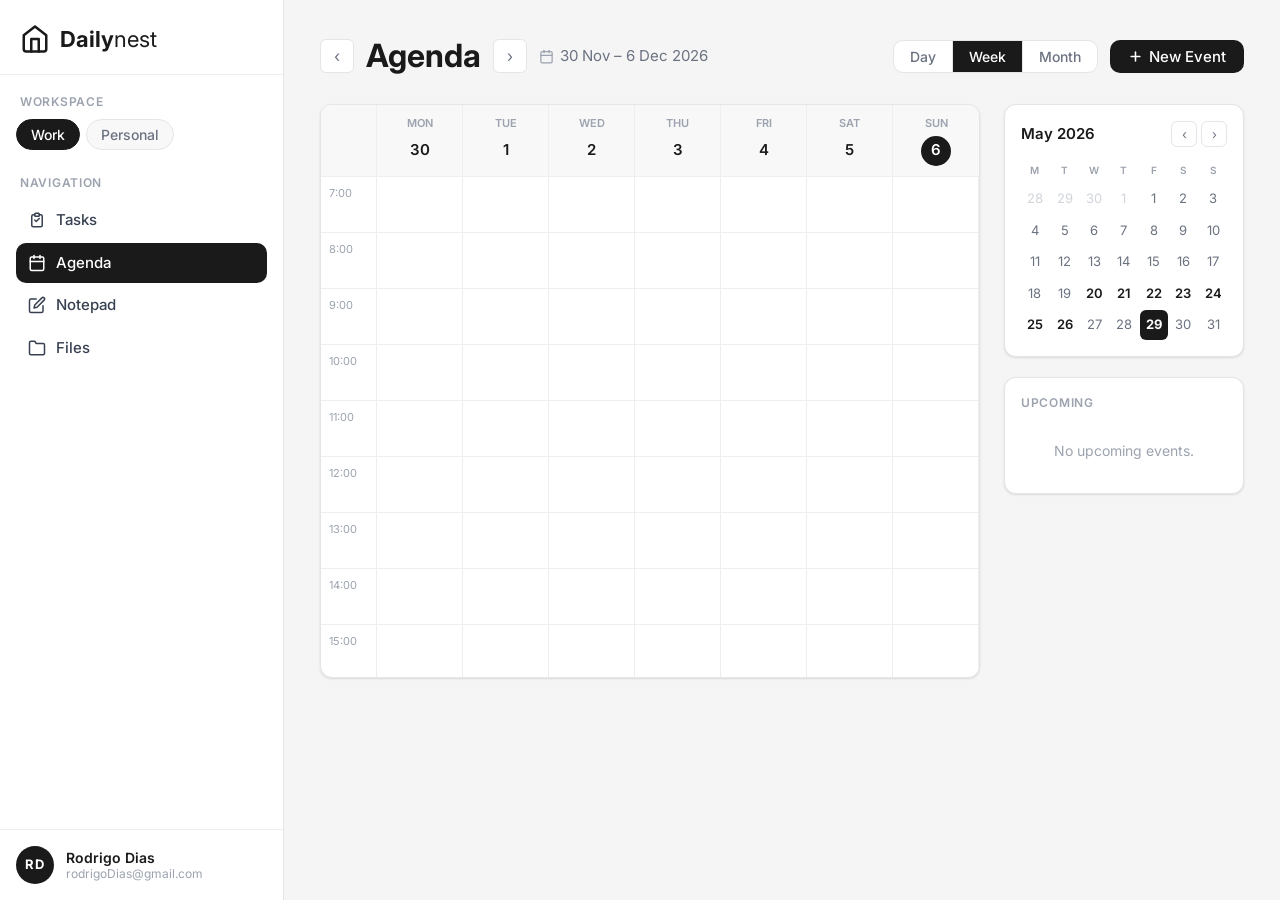
==== commit e5b2bdd9: "feat(responsive): mobile responsiveness overhaul (#09) - Add mobile topbar (54px fixed bar with hamb" ====
--- a/frontend/agenda.html
+++ b/frontend/agenda.html
@@ -12,14 +12,23 @@
 </head>
 <body>
 
-<!-- Mobile sidebar toggle -->
-<button class="sidebar-toggle" onclick="toggleSidebar()" aria-label="Toggle sidebar">
-  <svg viewBox="0 0 24 24" width="20" height="20" fill="none" stroke="currentColor" stroke-width="2" stroke-linecap="round" stroke-linejoin="round">
-    <line x1="3" y1="6"  x2="21" y2="6"/>
-    <line x1="3" y1="12" x2="21" y2="12"/>
-    <line x1="3" y1="18" x2="21" y2="18"/>
-  </svg>
-</button>
+<!-- Mobile top bar -->
+<header class="mobile-topbar">
+  <button class="sidebar-toggle" onclick="toggleSidebar()" aria-label="Abrir menu">
+    <svg viewBox="0 0 24 24" width="18" height="18" fill="none" stroke="currentColor" stroke-width="2.5" stroke-linecap="round" stroke-linejoin="round">
+      <line x1="3" y1="6"  x2="21" y2="6"/>
+      <line x1="3" y1="12" x2="21" y2="12"/>
+      <line x1="3" y1="18" x2="21" y2="18"/>
+    </svg>
+  </button>
+  <div class="mobile-topbar-logo">
+    <svg viewBox="0 0 24 24" fill="none" stroke="currentColor" stroke-width="2" stroke-linecap="round" stroke-linejoin="round">
+      <path d="M3 9l9-7 9 7v11a2 2 0 0 1-2 2H5a2 2 0 0 1-2-2z"/>
+      <polyline points="9 22 9 12 15 12 15 22"/>
+    </svg>
+    <span class="logo-text"><span class="bold">Daily</span><span class="light">nest</span></span>
+  </div>
+</header>
 
 <div class="app-layout">
 
--- a/frontend/css/variables.css
+++ b/frontend/css/variables.css
@@ -0,0 +1,81 @@
+/* ============================================================
+   DailyNest — Design System
+   style.css
+   ============================================================ */
+
+@import url('https://fonts.googleapis.com/css2?family=Inter:wght@300;400;500;600;700&display=swap');
+
+/* ============================================================
+   CSS Variables
+   ============================================================ */
+:root {
+  /* Brand */
+  --color-brand:        #1a1a1a;
+  --color-brand-text:   #ffffff;
+
+  /* Backgrounds */
+  --color-bg:           #f5f5f5;
+  --color-surface:      #ffffff;
+  --color-surface-alt:  #f8f8f8;
+
+  /* Borders */
+  --color-border:       #e5e5e5;
+  --color-border-light: #eeeeee;
+
+  /* Text */
+  --color-text:           #1a1a1a;
+  --color-text-secondary: #6b7280;
+  --color-text-muted:     #9ca3af;
+
+  /* Nav / Sidebar */
+  --color-nav-active-bg:   #1a1a1a;
+  --color-nav-active-text: #ffffff;
+  --color-nav-idle-text:   #374151;
+
+  /* Accent — topbar login/register */
+  --color-topbar-accent: #3b82f6;
+
+  /* Status colors */
+  --status-not-started-bg:   #f3f4f6;
+  --status-not-started-text: #6b7280;
+  --status-not-started-dot:  #9ca3af;
+
+  --status-in-progress-bg:   #fff7ed;
+  --status-in-progress-text: #ea580c;
+  --status-in-progress-dot:  #f97316;
+
+  --status-completed-bg:   #f0fdf4;
+  --status-completed-text: #16a34a;
+  --status-completed-dot:  #22c55e;
+
+  /* Stat card icon colours */
+  --icon-all-tasks:   #3b82f6;
+  --icon-not-started: #6b7280;
+  --icon-in-progress: #f97316;
+  --icon-completed:   #22c55e;
+
+  /* Agenda event colours */
+  --event-blue:   #dbeafe;
+  --event-yellow: #fef9c3;
+  --event-green:  #dcfce7;
+  --event-purple: #ede9fe;
+
+  /* Layout */
+  --sidebar-width:  284px;
+  --topbar-height:  72px;
+
+  /* Typography */
+  --font-sans: 'Inter', -apple-system, BlinkMacSystemFont, sans-serif;
+
+  /* Border radius */
+  --radius-sm:   6px;
+  --radius:      10px;
+  --radius-md:   12px;
+  --radius-lg:   16px;
+  --radius-full: 9999px;
+
+  /* Shadows */
+  --shadow-card:  0 1px 3px rgba(0,0,0,0.08), 0 1px 2px rgba(0,0,0,0.04);
+  --shadow-modal: 0 20px 60px rgba(0,0,0,0.15);
+}
+
--- a/frontend/css/layout.css
+++ b/frontend/css/layout.css
@@ -0,0 +1,509 @@
+/* ============================================================
+   App Layout
+   ============================================================ */
+.app-layout {
+  display: flex;
+  min-height: 100vh;
+  background: var(--color-bg);
+  overflow-x: hidden; /* sidebar slide-in must not create horizontal scroll */
+}
+
+/* ============================================================
+   Sidebar
+   ============================================================ */
+.sidebar {
+  width: var(--sidebar-width);
+  min-height: 100vh;
+  background: var(--color-surface);
+  border-right: 1px solid var(--color-border);
+  display: flex;
+  flex-direction: column;
+  position: fixed;
+  left: 0;
+  top: 0;
+  bottom: 0;
+  z-index: 100;
+  overflow-y: auto;
+}
+
+.sidebar-logo {
+  padding: 24px 20px 20px;
+  display: flex;
+  align-items: center;
+  gap: 10px;
+  border-bottom: 1px solid var(--color-border-light);
+  margin-bottom: 4px;
+  flex-shrink: 0;
+}
+
+.sidebar-logo .logo-icon {
+  width: 30px;
+  height: 30px;
+  color: var(--color-brand);
+  flex-shrink: 0;
+}
+
+.logo-text { font-size: 1.375rem; line-height: 1; }
+.logo-text .bold  { font-weight: 700; color: var(--color-text); }
+.logo-text .light { font-weight: 400; color: var(--color-text); }
+
+.sidebar-section { padding: 14px 16px 6px; }
+
+.sidebar-label {
+  font-size: 0.75rem;
+  font-weight: 600;
+  letter-spacing: 0.06em;
+  color: var(--color-text-muted);
+  text-transform: uppercase;
+  padding: 0 4px;
+  margin-bottom: 8px;
+}
+
+/* Workspace toggle */
+.workspace-toggle { display: flex; gap: 6px; margin-bottom: 4px; }
+
+.workspace-toggle .pill {
+  padding: 6px 14px;
+  border-radius: var(--radius-full);
+  font-size: 0.875rem;
+  font-weight: 500;
+  background: var(--color-surface-alt);
+  color: var(--color-text-secondary);
+  border: 1px solid var(--color-border);
+  transition: background 0.15s, color 0.15s, border-color 0.15s;
+  cursor: pointer;
+}
+
+.workspace-toggle .pill.active {
+  background: var(--color-brand);
+  color: var(--color-brand-text);
+  border-color: var(--color-brand);
+}
+
+/* Nav links */
+.sidebar-nav {
+  display: flex;
+  flex-direction: column;
+  gap: 2px;
+}
+
+.nav-link {
+  display: flex;
+  align-items: center;
+  gap: 10px;
+  padding: 9px 12px;
+  border-radius: var(--radius);
+  font-size: 0.9375rem;
+  font-weight: 500;
+  color: var(--color-nav-idle-text);
+  text-decoration: none;
+  transition: background 0.15s, color 0.15s;
+}
+
+.nav-link svg { width: 18px; height: 18px; flex-shrink: 0; }
+
+.nav-link:hover { background: var(--color-surface-alt); color: var(--color-text); }
+
+.nav-link.active {
+  background: var(--color-nav-active-bg);
+  color: var(--color-nav-active-text);
+}
+
+/* Sidebar footer */
+.sidebar-footer {
+  margin-top: auto;
+  padding: 16px;
+  border-top: 1px solid var(--color-border-light);
+  display: flex;
+  align-items: center;
+  gap: 12px;
+  flex-shrink: 0;
+}
+
+.avatar-circle {
+  width: 38px;
+  height: 38px;
+  border-radius: var(--radius-full);
+  background: var(--color-brand);
+  color: var(--color-brand-text);
+  font-size: 0.8125rem;
+  font-weight: 700;
+  display: flex;
+  align-items: center;
+  justify-content: center;
+  flex-shrink: 0;
+  letter-spacing: 0.05em;
+}
+
+.sidebar-user-name  { font-size: 0.875rem; font-weight: 600; color: var(--color-text); line-height: 1.25; }
+.sidebar-user-email { font-size: 0.75rem; color: var(--color-text-muted); line-height: 1.25; }
+
+/* ============================================================
+   Main Content
+   ============================================================ */
+.main-content {
+  margin-left: var(--sidebar-width);
+  flex: 1;
+  min-width: 0; /* prevent flex child from overflowing */
+  padding: 32px 36px;
+  min-height: 100vh;
+}
+
+/* ============================================================
+   Page Header
+   ============================================================ */
+.page-header {
+  display: flex;
+  align-items: flex-start;
+  justify-content: space-between;
+  margin-bottom: 28px;
+}
+
+.page-header h1 {
+  font-size: 2rem;
+  font-weight: 700;
+  color: var(--color-text);
+  line-height: 1.1;
+}
+
+.page-header .subtitle {
+  font-size: 0.875rem;
+  color: var(--color-text-secondary);
+  margin-top: 4px;
+}
+
+
+/* ============================================================
+   Landing Page
+   ============================================================ */
+.landing-page {
+  display: flex;
+  height: 100vh;
+  max-height: 100vh;
+  overflow: hidden;
+  background: var(--color-surface);
+}
+
+.landing-left {
+  width: 44%;
+  display: flex;
+  flex-direction: column;
+  height: 100vh;
+  overflow: hidden;
+}
+
+.landing-topbar {
+  padding: 20px 40px;
+  display: flex;
+  align-items: center;
+  justify-content: space-between;
+  border-bottom: 1px solid var(--color-border-light);
+  flex-shrink: 0;
+}
+
+.landing-topbar .logo-wrap {
+  display: flex;
+  align-items: center;
+  gap: 8px;
+  color: var(--color-brand);
+}
+.landing-topbar .logo-wrap svg { width: 28px; height: 28px; }
+
+.landing-topbar-actions { display: flex; gap: 10px; }
+
+.landing-content {
+  padding: 32px 40px 24px;
+  flex: 1;
+  overflow-y: auto;
+  min-height: 0;
+  scrollbar-width: none;
+}
+.landing-content::-webkit-scrollbar { display: none; }
+
+.landing-eyebrow {
+  font-size: 0.75rem;
+  font-weight: 600;
+  letter-spacing: 0.1em;
+  color: var(--color-text-muted);
+  text-transform: uppercase;
+  margin-bottom: 12px;
+}
+
+.landing-h1 {
+  font-size: 3rem;
+  font-weight: 700;
+  color: var(--color-text);
+  line-height: 1.08;
+  margin-bottom: 14px;
+}
+
+.landing-desc {
+  font-size: 1rem;
+  color: var(--color-text-secondary);
+  line-height: 1.6;
+  max-width: 400px;
+  margin-bottom: 20px;
+}
+
+.landing-actions {
+  display: flex;
+  align-items: center;
+  gap: 20px;
+  margin-bottom: 20px;
+  flex-wrap: wrap;
+}
+
+.landing-link {
+  font-size: 0.9375rem;
+  color: var(--color-topbar-accent);
+  text-decoration: underline;
+  cursor: pointer;
+}
+
+.landing-divider {
+  border: none;
+  border-top: 1px solid var(--color-border);
+  margin: 4px 0 16px;
+}
+
+.about-section h2 { font-size: 1.25rem; font-weight: 700; margin-bottom: 16px; }
+
+.about-section p {
+  font-size: 0.9375rem;
+  color: var(--color-text-secondary);
+  line-height: 1.55;
+  padding: 9px 0;
+  border-bottom: 1px solid var(--color-border-light);
+}
+.about-section p:last-child { border-bottom: none; }
+
+.landing-right {
+  width: 56%;
+  display: flex;
+  flex-direction: column;
+  height: 100vh;
+}
+
+.landing-photo {
+  flex: 1;
+  background-image: url('https://images.unsplash.com/photo-1484788984921-03950022c9ef?w=1400&auto=format&fit=crop&q=80');
+  background-size: cover;
+  background-position: center;
+  display: flex;
+  align-items: flex-end;
+  justify-content: center;
+  padding: 0 40px 36px;
+}
+
+/* Stats card */
+.stats-card {
+  background: rgba(255,255,255,0.18);
+  backdrop-filter: blur(14px);
+  -webkit-backdrop-filter: blur(14px);
+  border: 1px solid rgba(255,255,255,0.3);
+  border-radius: var(--radius-md);
+  padding: 16px 32px;
+  display: flex;
+  align-items: center;
+  gap: 0;
+}
+
+.stats-item { text-align: center; padding: 0 24px; }
+.stats-item:first-child { padding-left: 0; }
+.stats-item:last-child  { padding-right: 0; }
+
+.stats-number {
+  font-size: 1.25rem;
+  font-weight: 700;
+  color: #fff;
+  line-height: 1;
+}
+
+.stats-label {
+  font-size: 0.6875rem;
+  color: rgba(255,255,255,0.7);
+  margin-top: 5px;
+}
+
+.stats-sep {
+  width: 1px;
+  height: 34px;
+  background: rgba(255,255,255,0.25);
+  flex-shrink: 0;
+}
+
+.landing-panel {
+  background: #111111;
+  padding: 32px 40px;
+  color: #fff;
+  flex-shrink: 0;
+}
+
+.landing-panel-label {
+  font-size: 0.75rem;
+  font-weight: 600;
+  letter-spacing: 0.1em;
+  color: rgba(255,255,255,0.45);
+  text-transform: uppercase;
+  margin-bottom: 10px;
+}
+
+.landing-panel h3 { font-size: 1.5rem; font-weight: 700; margin-bottom: 10px; }
+
+.landing-panel p {
+  font-size: 0.9375rem;
+  color: rgba(255,255,255,0.65);
+  line-height: 1.6;
+  margin-bottom: 20px;
+}
+
+.slider-controls {
+  display: flex;
+  align-items: center;
+  justify-content: flex-end;
+  gap: 12px;
+}
+
+.slider-dots { display: flex; gap: 6px; }
+
+.slider-dot {
+  height: 8px;
+  border-radius: 4px;
+  background: rgba(255,255,255,0.3);
+  width: 8px;
+  transition: width 0.2s;
+}
+.slider-dot.active { background: #fff; width: 20px; }
+
+.slider-btn {
+  width: 34px;
+  height: 34px;
+  border: 1px solid rgba(255,255,255,0.3);
+  border-radius: var(--radius-sm);
+  display: flex;
+  align-items: center;
+  justify-content: center;
+  color: #fff;
+  cursor: pointer;
+  background: transparent;
+  font-size: 1rem;
+  transition: background 0.15s;
+}
+.slider-btn:hover { background: rgba(255,255,255,0.1); }
+
+
+/* ============================================================
+   Mobile top bar (hamburger + logo — hidden on desktop)
+   ============================================================ */
+.mobile-topbar {
+  display: none;
+  position: fixed;
+  top: 0;
+  left: 0;
+  right: 0;
+  height: 54px;
+  background: var(--color-surface);
+  border-bottom: 1px solid var(--color-border);
+  z-index: 200;
+  align-items: center;
+  padding: 0 16px;
+  gap: 14px;
+  box-shadow: 0 1px 6px rgba(0,0,0,0.06);
+}
+
+.mobile-topbar-logo {
+  display: flex;
+  align-items: center;
+  gap: 8px;
+  color: var(--color-brand);
+}
+.mobile-topbar-logo svg { width: 22px; height: 22px; }
+
+.sidebar-toggle {
+  display: flex;
+  align-items: center;
+  justify-content: center;
+  width: 36px;
+  height: 36px;
+  border-radius: var(--radius);
+  background: var(--color-bg);
+  border: 1px solid var(--color-border);
+  cursor: pointer;
+  color: var(--color-text);
+  flex-shrink: 0;
+  transition: background 0.15s, border-color 0.15s;
+}
+.sidebar-toggle:hover { background: var(--color-surface-alt); border-color: #d1d5db; }
+
+/* Backdrop that appears behind open sidebar on mobile */
+.sidebar-backdrop {
+  display: none;
+  position: fixed;
+  inset: 0;
+  background: rgba(0, 0, 0, 0.45);
+  z-index: 250;
+}
+.sidebar-backdrop.visible { display: block; }
+
+/* ============================================================
+   Responsive
+   ============================================================ */
+@media (max-width: 1024px) {
+  .agenda-layout { grid-template-columns: 1fr; }
+}
+
+@media (max-width: 768px) {
+  .sidebar {
+    transform: translateX(-100%);
+    transition: transform 0.25s ease;
+    z-index: 300;
+  }
+  .sidebar.open { transform: translateX(0); }
+  .mobile-topbar { display: flex; }
+
+  .main-content {
+    margin-left: 0;
+    padding: 20px 16px;
+    padding-top: calc(54px + 20px);
+  }
+
+  .landing-page { flex-direction: column; height: auto; max-height: none; overflow: visible; }
+  .landing-left { width: 100%; height: auto; overflow: visible; }
+  .landing-content { overflow-y: visible; padding: 28px 24px 24px; }
+  .landing-right { width: 100%; height: auto; min-height: 480px; }
+  .landing-photo { min-height: 260px; padding: 0 20px 24px; }
+  .landing-panel { padding: 24px 20px; }
+  .landing-topbar { padding: 16px 20px; }
+  .landing-h1 { font-size: 2.25rem; }
+
+  .form-row { grid-template-columns: 1fr; }
+  .task-toolbar { flex-wrap: wrap; }
+  .search-input-wrap { max-width: 100%; }
+
+  .page-header { flex-direction: column; gap: 12px; align-items: flex-start; }
+  .agenda-toolbar { flex-direction: column; align-items: flex-start; }
+
+  /* Auth */
+  .auth-topbar { padding: 0 20px; }
+
+  /* Modal sits at bottom of screen as a sheet */
+  .modal-overlay { padding: 0; align-items: flex-end; }
+  .modal {
+    border-radius: var(--radius-lg) var(--radius-lg) 0 0;
+    max-width: 100%;
+    max-height: 90vh;
+    overflow-y: auto;
+    padding: 24px 20px;
+  }
+}
+
+@media (max-width: 480px) {
+  .auth-card { padding: 28px 20px; }
+  .landing-h1 { font-size: 2rem; }
+  .landing-right { min-height: 360px; }
+  .landing-photo { min-height: 200px; }
+  .stats-card { padding: 12px 16px; gap: 0; }
+  .stats-item { padding: 0 12px; }
+  .stats-number { font-size: 1.1rem; }
+  .landing-topbar-actions { gap: 6px; }
+}
--- a/frontend/css/components.css
+++ b/frontend/css/components.css
@@ -0,0 +1,309 @@
+/* ============================================================
+   Buttons
+   ============================================================ */
+.btn {
+  display: inline-flex;
+  align-items: center;
+  gap: 6px;
+  padding: 9px 18px;
+  border-radius: var(--radius);
+  font-size: 0.9375rem;
+  font-weight: 500;
+  line-height: 1;
+  cursor: pointer;
+  border: none;
+  transition: opacity 0.15s, background 0.15s;
+}
+
+.btn-primary { background: var(--color-brand); color: var(--color-brand-text); }
+.btn-primary:hover { opacity: 0.88; }
+
+.btn-ghost {
+  background: transparent;
+  color: var(--color-text-secondary);
+  border: 1px solid var(--color-border);
+}
+.btn-ghost:hover { background: var(--color-surface-alt); }
+
+.btn-pill { border-radius: var(--radius-full); }
+
+/* ============================================================
+   Stat Cards
+   ============================================================ */
+.stat-cards {
+  display: grid;
+  grid-template-columns: repeat(4, 1fr);
+  gap: 16px;
+  margin-bottom: 28px;
+}
+
+/* Responsive overrides here (after base) so they win over layout.css rules */
+@media (max-width: 1024px) {
+  .stat-cards { grid-template-columns: repeat(2, 1fr); }
+}
+@media (max-width: 480px) {
+  .stat-cards { grid-template-columns: 1fr; gap: 10px; margin-bottom: 20px; }
+}
+
+.stat-card {
+  background: var(--color-surface);
+  border: 1px solid var(--color-border);
+  border-radius: var(--radius-md);
+  padding: 20px;
+  box-shadow: var(--shadow-card);
+  display: flex;
+  align-items: center;
+  gap: 16px;
+}
+
+@media (max-width: 480px) {
+  .stat-card { padding: 14px 16px; gap: 12px; }
+  .stat-icon { width: 38px; height: 38px; }
+  .stat-number { font-size: 1.5rem; }
+}
+
+.stat-icon {
+  width: 44px;
+  height: 44px;
+  border-radius: var(--radius-md);
+  display: flex;
+  align-items: center;
+  justify-content: center;
+  flex-shrink: 0;
+}
+.stat-icon svg { width: 22px; height: 22px; }
+
+.stat-icon.blue   { background: #eff6ff; color: var(--icon-all-tasks); }
+.stat-icon.gray   { background: #f3f4f6; color: var(--icon-not-started); }
+.stat-icon.orange { background: #fff7ed; color: var(--icon-in-progress); }
+.stat-icon.green  { background: #f0fdf4; color: var(--icon-completed); }
+
+.stat-number { font-size: 1.75rem; font-weight: 700; color: var(--color-text); line-height: 1; }
+.stat-label  { font-size: 0.8125rem; color: var(--color-text-secondary); margin-top: 2px; }
+
+
+/* ============================================================
+   Modal
+   ============================================================ */
+.modal-overlay {
+  position: fixed;
+  inset: 0;
+  background: rgba(0,0,0,0.4);
+  z-index: 1000;
+  display: none;
+  align-items: center;
+  justify-content: center;
+  padding: 24px;
+}
+.modal-overlay.open { display: flex; }
+
+.modal {
+  background: var(--color-surface);
+  border-radius: var(--radius-lg);
+  box-shadow: var(--shadow-modal);
+  width: 100%;
+  max-width: 500px;
+  padding: 28px;
+}
+
+.modal-header {
+  display: flex;
+  align-items: center;
+  justify-content: space-between;
+  margin-bottom: 24px;
+}
+.modal-title { font-size: 1.25rem; font-weight: 700; color: var(--color-text); }
+
+.modal-close {
+  width: 32px;
+  height: 32px;
+  display: flex;
+  align-items: center;
+  justify-content: center;
+  border-radius: var(--radius-sm);
+  color: var(--color-text-muted);
+  cursor: pointer;
+  border: none;
+  background: transparent;
+  transition: background 0.15s, color 0.15s;
+}
+.modal-close:hover { background: var(--color-surface-alt); color: var(--color-text); }
+
+.form-group { margin-bottom: 16px; }
+
+.form-label {
+  display: block;
+  font-size: 0.75rem;
+  font-weight: 600;
+  letter-spacing: 0.06em;
+  color: var(--color-text-muted);
+  text-transform: uppercase;
+  margin-bottom: 6px;
+}
+
+.form-input,
+.form-select,
+.form-textarea {
+  width: 100%;
+  padding: 10px 12px;
+  border: 1px solid var(--color-border);
+  border-radius: var(--radius);
+  font-size: 0.9375rem;
+  color: var(--color-text);
+  background: var(--color-surface);
+  transition: border-color 0.15s;
+}
+.form-input:focus,
+.form-select:focus,
+.form-textarea:focus { border-color: #6b7280; }
+.form-input::placeholder,
+.form-textarea::placeholder { color: var(--color-text-muted); }
+.form-textarea { resize: vertical; min-height: 88px; }
+
+.form-row { display: grid; grid-template-columns: 1fr 1fr; gap: 12px; }
+
+.modal-actions {
+  display: flex;
+  justify-content: flex-end;
+  gap: 10px;
+  margin-top: 24px;
+}
+
+/* ============================================================
+   Auth Pages (Login / Register)
+   ============================================================ */
+.auth-page {
+  min-height: 100vh;
+  background: var(--color-surface);
+  display: flex;
+  flex-direction: column;
+}
+
+.auth-topbar {
+  border-top: 3px solid var(--color-topbar-accent);
+  border-bottom: 1px solid var(--color-border);
+  padding: 0 32px;
+  height: 64px;
+  display: flex;
+  align-items: center;
+}
+
+.auth-topbar .logo-wrap {
+  display: flex;
+  align-items: center;
+  gap: 8px;
+  color: var(--color-brand);
+}
+.auth-topbar .logo-wrap svg { width: 28px; height: 28px; }
+
+.auth-body {
+  flex: 1;
+  display: flex;
+  align-items: center;
+  justify-content: center;
+  padding: 48px 24px;
+}
+
+.auth-card {
+  background: var(--color-surface);
+  border: 1px solid var(--color-border);
+  border-radius: var(--radius-lg);
+  box-shadow: var(--shadow-modal);
+  padding: 40px;
+  width: 100%;
+  max-width: 420px;
+}
+
+.auth-title { font-size: 2rem; font-weight: 700; color: var(--color-text); margin-bottom: 6px; }
+.auth-subtitle { font-size: 0.875rem; color: var(--color-text-secondary); margin-bottom: 28px; }
+
+.auth-form .form-group { margin-bottom: 16px; }
+.auth-form .form-label {
+  display: block;
+  font-size: 0.75rem;
+  font-weight: 600;
+  letter-spacing: 0.06em;
+  text-transform: uppercase;
+  color: var(--color-text-muted);
+  margin-bottom: 6px;
+}
+
+.input-wrap { position: relative; }
+
+.input-wrap .input-icon {
+  position: absolute;
+  left: 12px;
+  top: 50%;
+  transform: translateY(-50%);
+  width: 16px;
+  height: 16px;
+  color: var(--color-text-muted);
+  pointer-events: none;
+}
+
+.input-wrap input {
+  width: 100%;
+  padding: 10px 12px 10px 38px;
+  border: 1px solid var(--color-border);
+  border-radius: var(--radius);
+  font-size: 0.9375rem;
+  color: var(--color-text);
+  background: var(--color-surface);
+  transition: border-color 0.15s;
+}
+.input-wrap input:focus { border-color: #6b7280; }
+.input-wrap input::placeholder { color: var(--color-text-muted); }
+
+.input-wrap .eye-btn {
+  position: absolute;
+  right: 10px;
+  top: 50%;
+  transform: translateY(-50%);
+  width: 28px;
+  height: 28px;
+  display: flex;
+  align-items: center;
+  justify-content: center;
+  color: var(--color-text-muted);
+  cursor: pointer;
+  background: none;
+  border: none;
+}
+.input-wrap .eye-btn:hover { color: var(--color-text-secondary); }
+
+.form-options {
+  display: flex;
+  align-items: center;
+  justify-content: space-between;
+  margin-top: 4px;
+}
+
+.checkbox-label {
+  display: flex;
+  align-items: center;
+  gap: 8px;
+  font-size: 0.875rem;
+  color: var(--color-text-secondary);
+  cursor: pointer;
+}
+.checkbox-label input[type="checkbox"] { accent-color: var(--color-brand); width: 15px; height: 15px; }
+
+.auth-link {
+  font-size: 0.875rem;
+  color: var(--color-topbar-accent);
+  text-decoration: underline;
+  cursor: pointer;
+  background: none;
+  border: none;
+}
+
+.privacy-link { color: var(--color-topbar-accent); text-decoration: underline; }
+
+.auth-footer-text {
+  text-align: center;
+  font-size: 0.875rem;
+  color: var(--color-text-secondary);
+  margin-top: 20px;
+}
+.auth-footer-text a { font-weight: 700; color: var(--color-text); }
+
--- a/frontend/css/modules/agenda.css
+++ b/frontend/css/modules/agenda.css
@@ -407,6 +407,37 @@
   line-height: 1.5;
 }
 
+/* ── Mobile responsiveness ──────────────────────────────── */
+@media (max-width: 768px) {
+  /* Toolbar */
+  .agenda-toolbar-left h1 { font-size: 1.5rem; }
+  .view-toggle button { padding: 7px 12px; font-size: 0.8125rem; }
+
+  /* Stack mini-calendar below main calendar.
+     minmax(0,1fr) prevents the grid column from expanding beyond the viewport. */
+  .agenda-layout { grid-template-columns: minmax(0, 1fr); }
+
+  /* Calendar wrapper scrolls horizontally; min-width:0 forces it
+     to respect the grid column width instead of growing with its content. */
+  .calendar-wrap {
+    overflow-x: auto;
+    -webkit-overflow-scrolling: touch;
+    min-width: 0;
+  }
+
+  /* Give week columns a fixed minimum so the calendar stays usable when scrolled */
+  .week-header,
+  .week-grid { min-width: 560px; }
+
+  /* Month view: smaller cells */
+  .month-day-cell { min-height: 56px; padding: 4px; }
+  .month-day-num  { width: 22px; height: 22px; font-size: 0.75rem; }
+
+  /* Mini-calendar goes side by side when space allows */
+  .mini-calendar { flex-direction: row; flex-wrap: wrap; gap: 12px; }
+  .mini-cal-card { flex: 1; min-width: 220px; }
+}
+
 /* ── Event edit button (inside day-event-item) ── */
 .event-edit-btn {
   background: none;
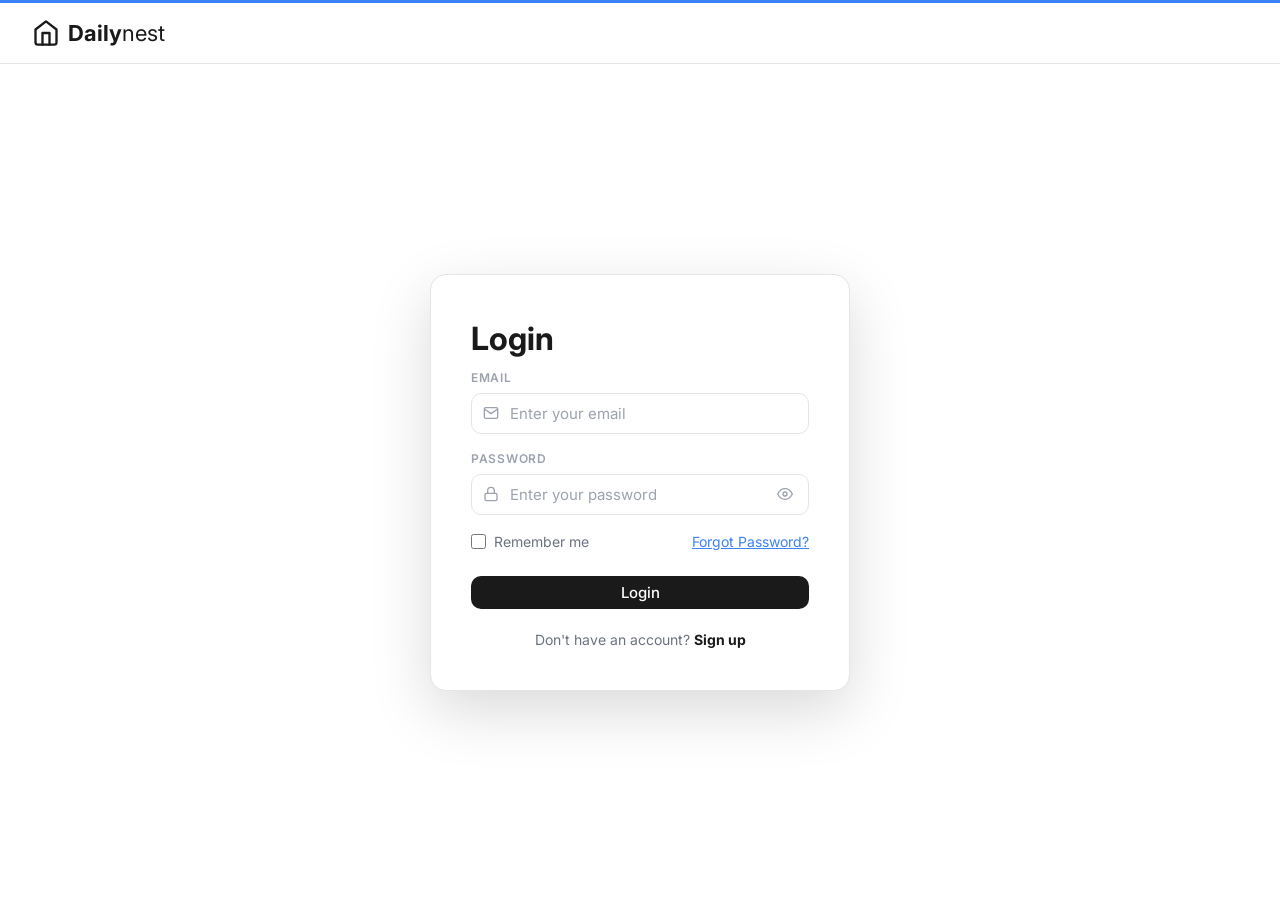
==== commit 7acb23ef: "chore(cleanup): remove tracked pycache, logs and volumes directories" ====
--- a/frontend/agenda.html
+++ b/frontend/agenda.html
@@ -1,323 +1,287 @@
-<!DOCTYPE html>
-<html lang="en">
-<head>
-  <meta charset="UTF-8" />
-  <meta name="viewport" content="width=device-width, initial-scale=1.0" />
-  <title>Agenda — DailyNest</title>
-  <link rel="stylesheet" href="css/variables.css" />
-  <link rel="stylesheet" href="css/reset.css" />
-  <link rel="stylesheet" href="css/layout.css" />
-  <link rel="stylesheet" href="css/components.css" />
-  <link rel="stylesheet" href="css/modules/agenda.css" />
-</head>
-<body>
-
-<!-- Mobile top bar -->
-<header class="mobile-topbar">
-  <button class="sidebar-toggle" onclick="toggleSidebar()" aria-label="Abrir menu">
-    <svg viewBox="0 0 24 24" width="18" height="18" fill="none" stroke="currentColor" stroke-width="2.5" stroke-linecap="round" stroke-linejoin="round">
-      <line x1="3" y1="6"  x2="21" y2="6"/>
-      <line x1="3" y1="12" x2="21" y2="12"/>
-      <line x1="3" y1="18" x2="21" y2="18"/>
-    </svg>
-  </button>
-  <div class="mobile-topbar-logo">
-    <svg viewBox="0 0 24 24" fill="none" stroke="currentColor" stroke-width="2" stroke-linecap="round" stroke-linejoin="round">
-      <path d="M3 9l9-7 9 7v11a2 2 0 0 1-2 2H5a2 2 0 0 1-2-2z"/>
-      <polyline points="9 22 9 12 15 12 15 22"/>
-    </svg>
-    <span class="logo-text"><span class="bold">Daily</span><span class="light">nest</span></span>
-  </div>
-</header>
-
-<div class="app-layout">
-
-  <!-- ========== SIDEBAR ========== -->
-  <aside class="sidebar" id="sidebar">
-
-    <div class="sidebar-logo">
-      <svg class="logo-icon" viewBox="0 0 24 24" fill="none" stroke="currentColor" stroke-width="2" stroke-linecap="round" stroke-linejoin="round">
-        <path d="M3 9l9-7 9 7v11a2 2 0 0 1-2 2H5a2 2 0 0 1-2-2z"/>
-        <polyline points="9 22 9 12 15 12 15 22"/>
-      </svg>
-      <span class="logo-text"><span class="bold">Daily</span><span class="light">nest</span></span>
-    </div>
-
-    <div class="sidebar-section">
-      <div class="sidebar-label">Workspace</div>
-      <div class="workspace-toggle">
-        <button class="pill active" onclick="toggleWorkspace(this)">Work</button>
-        <button class="pill" onclick="toggleWorkspace(this)">Personal</button>
-      </div>
-    </div>
-
-    <div class="sidebar-section">
-      <div class="sidebar-label">Navigation</div>
-      <nav class="sidebar-nav">
-
-        <a href="tasks.html" class="nav-link">
-          <svg viewBox="0 0 24 24" fill="none" stroke="currentColor" stroke-width="2" stroke-linecap="round" stroke-linejoin="round">
-            <path d="M9 5H7a2 2 0 00-2 2v12a2 2 0 002 2h10a2 2 0 002-2V7a2 2 0 00-2-2h-2"/>
-            <rect x="9" y="3" width="6" height="4" rx="1"/>
-            <path d="M9 12l2 2 4-4"/>
-          </svg>
-          Tasks
-        </a>
-
-        <a href="agenda.html" class="nav-link active">
-          <svg viewBox="0 0 24 24" fill="none" stroke="currentColor" stroke-width="2" stroke-linecap="round" stroke-linejoin="round">
-            <rect x="3" y="4" width="18" height="18" rx="2" ry="2"/>
-            <line x1="16" y1="2" x2="16" y2="6"/>
-            <line x1="8"  y1="2" x2="8"  y2="6"/>
-            <line x1="3"  y1="10" x2="21" y2="10"/>
-          </svg>
-          Agenda
-        </a>
-
-        <a href="notepad.html" class="nav-link">
-          <svg viewBox="0 0 24 24" fill="none" stroke="currentColor" stroke-width="2" stroke-linecap="round" stroke-linejoin="round">
-            <path d="M11 4H4a2 2 0 00-2 2v14a2 2 0 002 2h14a2 2 0 002-2v-7"/>
-            <path d="M18.5 2.5a2.121 2.121 0 013 3L12 15l-4 1 1-4 9.5-9.5z"/>
-          </svg>
-          Notepad
-        </a>
-
-        <a href="#" class="nav-link">
-          <svg viewBox="0 0 24 24" fill="none" stroke="currentColor" stroke-width="2" stroke-linecap="round" stroke-linejoin="round">
-            <path d="M22 19a2 2 0 01-2 2H4a2 2 0 01-2-2V5a2 2 0 012-2h5l2 3h9a2 2 0 012 2z"/>
-          </svg>
-          Files
-        </a>
-
-      </nav>
-    </div>
-
-    <div class="sidebar-footer">
-      <div class="avatar-circle">RD</div>
-      <div>
-        <div class="sidebar-user-name">Rodrigo Dias</div>
-        <div class="sidebar-user-email">rodrigoDias@gmail.com</div>
-      </div>
-    </div>
-
-  </aside>
-  <!-- /SIDEBAR -->
-
-  <!-- ========== MAIN CONTENT ========== -->
-  <main class="main-content">
-
-    <!-- Toolbar -->
-    <div class="agenda-toolbar">
-      <div class="agenda-toolbar-left">
-        <button class="nav-arrow" onclick="prevPeriod()" aria-label="Previous period">&#8249;</button>
-        <h1>Agenda</h1>
-        <button class="nav-arrow" onclick="nextPeriod()" aria-label="Next period">&#8250;</button>
-        <span class="agenda-date-range">
-          <svg viewBox="0 0 24 24" fill="none" stroke="currentColor" stroke-width="2" stroke-linecap="round" stroke-linejoin="round">
-            <rect x="3" y="4" width="18" height="18" rx="2"/>
-            <line x1="16" y1="2" x2="16" y2="6"/>
-            <line x1="8"  y1="2" x2="8"  y2="6"/>
-            <line x1="3"  y1="10" x2="21" y2="10"/>
-          </svg>
-          <span id="agenda-date-range-text"></span>
-        </span>
-      </div>
-      <div style="display:flex; align-items:center; gap:12px;">
-        <div class="view-toggle">
-          <button onclick="setView(this)">Day</button>
-          <button class="active" id="btn-week" onclick="setView(this)">Week</button>
-          <button onclick="setView(this)">Month</button>
-        </div>
-        <button class="btn btn-primary" onclick="openEventModal('create')">
-          <svg viewBox="0 0 24 24" width="15" height="15" fill="none" stroke="currentColor" stroke-width="2.5" stroke-linecap="round" stroke-linejoin="round">
-            <line x1="12" y1="5" x2="12" y2="19"/>
-            <line x1="5" y1="12" x2="19" y2="12"/>
-          </svg>
-          New Event
-        </button>
-      </div>
-    </div>
-
-    <!-- Calendar + Mini calendar -->
-    <div class="agenda-layout">
-
-      <!-- Weekly calendar / Month view -->
-      <div class="calendar-wrap">
-
-        <!-- ── WEEK VIEW ── -->
-        <div id="week-view">
-
-        <!-- Week header: days -->
-        <div class="week-header" id="week-header"></div>
-
-        <!-- Week grid: time rows -->
-        <div class="week-grid" id="week-grid"></div>
-
-        </div>
-        <!-- /week-view -->
-
-        <!-- ── DAY VIEW ── -->
-        <div id="day-view" style="display:none;">
-          <div class="day-view-header">
-            <div class="day-view-title" id="day-view-title"></div>
-          </div>
-          <div id="day-view-list" class="day-view-list"></div>
-        </div>
-        <!-- /day-view -->
-
-        <!-- ── MONTH VIEW ── -->
-        <div id="month-view" style="display:none;">
-          <div class="month-nav">
-            <button class="nav-arrow" onclick="prevMonth()" aria-label="Previous month">&#8249;</button>
-            <span id="month-nav-title" class="month-nav-title"></span>
-            <button class="nav-arrow" onclick="nextMonth()" aria-label="Next month">&#8250;</button>
-          </div>
-          <div class="month-weekdays">
-            <div>Mon</div><div>Tue</div><div>Wed</div>
-            <div>Thu</div><div>Fri</div><div>Sat</div><div>Sun</div>
-          </div>
-          <div id="month-grid-body" class="month-grid-body"></div>
-        </div>
-        <!-- /month-view -->
-
-      </div>
-      <!-- /calendar-wrap -->
-
-      <!-- Right sidebar: mini calendar + upcoming -->
-      <div class="mini-calendar">
-
-        <!-- Day events panel (shown in month view) -->
-        <div id="day-events-panel" class="mini-cal-card" style="display:none;">
-          <div class="day-events-title">Select a day</div>
-          <div class="day-events-list">
-            <p class="no-events-msg">Click on a day to see its events.</p>
-          </div>
-        </div>
-
-        <!-- Mini month calendar -->
-        <div id="mini-cal-card" class="mini-cal-card">
-          <div class="mini-cal-header">
-            <span class="mini-cal-title">May 2026</span>
-            <div style="display:flex; gap:4px;">
-              <button class="nav-arrow" style="width:26px;height:26px;font-size:0.8rem;" aria-label="Prev month">&#8249;</button>
-              <button class="nav-arrow" style="width:26px;height:26px;font-size:0.8rem;" aria-label="Next month">&#8250;</button>
-            </div>
-          </div>
-          <div class="mini-cal-grid">
-            <!-- Day names -->
-            <div class="day-name">M</div>
-            <div class="day-name">T</div>
-            <div class="day-name">W</div>
-            <div class="day-name">T</div>
-            <div class="day-name">F</div>
-            <div class="day-name">S</div>
-            <div class="day-name">S</div>
-            <!-- Week 1: May starts Friday. Fill Mon-Thu with prev month -->
-            <div class="day-num other-month">28</div>
-            <div class="day-num other-month">29</div>
-            <div class="day-num other-month">30</div>
-            <div class="day-num other-month">1</div>
-            <div class="day-num">1</div>
-            <div class="day-num">2</div>
-            <div class="day-num">3</div>
-            <!-- Week 2 -->
-            <div class="day-num">4</div>
-            <div class="day-num">5</div>
-            <div class="day-num">6</div>
-            <div class="day-num">7</div>
-            <div class="day-num">8</div>
-            <div class="day-num">9</div>
-            <div class="day-num">10</div>
-            <!-- Week 3 -->
-            <div class="day-num">11</div>
-            <div class="day-num">12</div>
-            <div class="day-num">13</div>
-            <div class="day-num">14</div>
-            <div class="day-num">15</div>
-            <div class="day-num">16</div>
-            <div class="day-num">17</div>
-            <!-- Week 4 -->
-            <div class="day-num">18</div>
-            <div class="day-num">19</div>
-            <div class="day-num has-event">20</div>
-            <div class="day-num has-event">21</div>
-            <div class="day-num has-event">22</div>
-            <div class="day-num has-event">23</div>
-            <div class="day-num has-event">24</div>
-            <!-- Week 5 -->
-            <div class="day-num has-event">25</div>
-            <div class="day-num has-event">26</div>
-            <div class="day-num">27</div>
-            <div class="day-num">28</div>
-            <div class="day-num today">29</div>
-            <div class="day-num">30</div>
-            <div class="day-num">31</div>
-          </div>
-        </div>
-
-        <!-- Upcoming events -->
-        <div id="upcoming-panel" class="mini-cal-card upcoming-section">
-          <div class="section-label">Upcoming</div>
-          <div id="upcoming-list"></div>
-        </div>
-
-      </div>
-      <!-- /mini-calendar -->
-
-    </div>
-    <!-- /agenda-layout -->
-
-  </main>
-  <!-- /MAIN CONTENT -->
-
-</div>
-
-<!-- ========== MODAL: Create New Event ========== -->
-<div class="modal-overlay" id="createEventModal" role="dialog" aria-modal="true" aria-labelledby="eventModalTitle">
-  <div class="modal">
-
-    <div class="modal-header">
-      <h2 class="modal-title" id="eventModalTitle">New Event</h2>
-      <button class="modal-close" onclick="closeModal('createEvent')" aria-label="Close">
-        <svg viewBox="0 0 24 24" width="18" height="18" fill="none" stroke="currentColor" stroke-width="2" stroke-linecap="round" stroke-linejoin="round">
-          <line x1="18" y1="6" x2="6" y2="18"/>
-          <line x1="6" y1="6" x2="18" y2="18"/>
-        </svg>
-      </button>
-    </div>
-
-    <form id="eventForm" onsubmit="submitEventForm(event)">
-      <div class="form-group">
-        <label class="form-label" for="eventTitle">Title</label>
-        <input type="text" id="eventTitle" class="form-input" placeholder="Enter event title..." required />
-      </div>
-      <div class="form-group">
-        <label class="form-label" for="eventDescription">Description</label>
-        <textarea id="eventDescription" class="form-input form-textarea" placeholder="Optional description..." rows="3"></textarea>
-      </div>
-      <div class="form-row">
-        <div class="form-group">
-          <label class="form-label" for="eventStartDate">Start</label>
-          <input type="datetime-local" id="eventStartDate" class="form-input" required />
-        </div>
-        <div class="form-group">
-          <label class="form-label" for="eventEndDate">End</label>
-          <input type="datetime-local" id="eventEndDate" class="form-input" required />
-        </div>
-      </div>
-      <input type="hidden" id="editingEventId" value="" />
-      <div class="modal-actions">
-        <button type="button" class="btn btn-ghost" onclick="closeEventModal()">Cancel</button>
-        <button type="submit" class="btn btn-primary" id="eventSubmitBtn">Create Event</button>
-      </div>
-    </form>
-
-  </div>
-</div>
-<!-- /MODAL -->
-
-<script src="js/api.js"></script>
-<script src="js/router.js"></script>
-<script src="js/modules/agenda.js"></script>
-</body>
-</html>
+<!DOCTYPE html>
+<html lang="en">
+<head>
+  <meta charset="UTF-8" />
+  <meta name="viewport" content="width=device-width, initial-scale=1.0" />
+  <title>Agenda — DailyNest</title>
+  <link rel="stylesheet" href="css/variables.css" />
+  <link rel="stylesheet" href="css/reset.css" />
+  <link rel="stylesheet" href="css/layout.css" />
+  <link rel="stylesheet" href="css/components.css" />
+  <link rel="stylesheet" href="css/modules/agenda.css" />
+  <link rel="stylesheet" href="css/animations.css" />
+</head>
+<body>
+
+<!-- Mobile top bar -->
+<header class="mobile-topbar">
+  <button class="sidebar-toggle" onclick="toggleSidebar()" aria-label="Abrir menu">
+    <svg viewBox="0 0 24 24" width="18" height="18" fill="none" stroke="currentColor" stroke-width="2.5" stroke-linecap="round" stroke-linejoin="round">
+      <line x1="3" y1="6"  x2="21" y2="6"/>
+      <line x1="3" y1="12" x2="21" y2="12"/>
+      <line x1="3" y1="18" x2="21" y2="18"/>
+    </svg>
+  </button>
+  <div class="mobile-topbar-logo">
+    <svg viewBox="0 0 24 24" fill="none" stroke="currentColor" stroke-width="2" stroke-linecap="round" stroke-linejoin="round">
+      <path d="M3 9l9-7 9 7v11a2 2 0 0 1-2 2H5a2 2 0 0 1-2-2z"/>
+      <polyline points="9 22 9 12 15 12 15 22"/>
+    </svg>
+    <span class="logo-text"><span class="bold">Daily</span><span class="light">nest</span></span>
+  </div>
+</header>
+
+<div class="app-layout">
+
+  <!-- ========== SIDEBAR ========== -->
+  <aside class="sidebar" id="sidebar">
+
+    <div class="sidebar-logo">
+      <svg class="logo-icon" viewBox="0 0 24 24" fill="none" stroke="currentColor" stroke-width="2" stroke-linecap="round" stroke-linejoin="round">
+        <path d="M3 9l9-7 9 7v11a2 2 0 0 1-2 2H5a2 2 0 0 1-2-2z"/>
+        <polyline points="9 22 9 12 15 12 15 22"/>
+      </svg>
+      <span class="logo-text"><span class="bold">Daily</span><span class="light">nest</span></span>
+    </div>
+
+    <div class="sidebar-section">
+      <div class="sidebar-label">Workspace</div>
+      <div class="workspace-toggle">
+        <button class="pill active" onclick="toggleWorkspace(this)">Work</button>
+        <button class="pill" onclick="toggleWorkspace(this)">Personal</button>
+      </div>
+    </div>
+
+    <div class="sidebar-section">
+      <div class="sidebar-label">Navigation</div>
+      <nav class="sidebar-nav">
+
+        <a href="tasks.html" class="nav-link">
+          <svg viewBox="0 0 24 24" fill="none" stroke="currentColor" stroke-width="2" stroke-linecap="round" stroke-linejoin="round">
+            <path d="M9 5H7a2 2 0 00-2 2v12a2 2 0 002 2h10a2 2 0 002-2V7a2 2 0 00-2-2h-2"/>
+            <rect x="9" y="3" width="6" height="4" rx="1"/>
+            <path d="M9 12l2 2 4-4"/>
+          </svg>
+          Tasks
+        </a>
+
+        <a href="agenda.html" class="nav-link active">
+          <svg viewBox="0 0 24 24" fill="none" stroke="currentColor" stroke-width="2" stroke-linecap="round" stroke-linejoin="round">
+            <rect x="3" y="4" width="18" height="18" rx="2" ry="2"/>
+            <line x1="16" y1="2" x2="16" y2="6"/>
+            <line x1="8"  y1="2" x2="8"  y2="6"/>
+            <line x1="3"  y1="10" x2="21" y2="10"/>
+          </svg>
+          Agenda
+        </a>
+
+        <a href="notepad.html" class="nav-link">
+          <svg viewBox="0 0 24 24" fill="none" stroke="currentColor" stroke-width="2" stroke-linecap="round" stroke-linejoin="round">
+            <path d="M11 4H4a2 2 0 00-2 2v14a2 2 0 002 2h14a2 2 0 002-2v-7"/>
+            <path d="M18.5 2.5a2.121 2.121 0 013 3L12 15l-4 1 1-4 9.5-9.5z"/>
+          </svg>
+          Notepad
+        </a>
+
+        <a href="files.html" class="nav-link">
+          <svg viewBox="0 0 24 24" fill="none" stroke="currentColor" stroke-width="2" stroke-linecap="round" stroke-linejoin="round">
+            <path d="M22 19a2 2 0 01-2 2H4a2 2 0 01-2-2V5a2 2 0 012-2h5l2 3h9a2 2 0 012 2z"/>
+          </svg>
+          Files
+        </a>
+
+      </nav>
+    </div>
+
+    <div class="sidebar-footer">
+      <a href="profile.html" class="sidebar-user-link">
+        <div class="avatar-circle" id="sidebarAvatar">?</div>
+        <div class="sidebar-user-meta">
+          <div class="sidebar-user-name" id="sidebarName">Loading...</div>
+          <div class="sidebar-user-email" id="sidebarEmail"></div>
+        </div>
+      </a>
+      <button class="sidebar-logout-btn" onclick="logout()" title="Logout" aria-label="Logout">
+        <svg viewBox="0 0 24 24" width="18" height="18" fill="none" stroke="currentColor" stroke-width="2" stroke-linecap="round" stroke-linejoin="round">
+          <path d="M9 21H5a2 2 0 01-2-2V5a2 2 0 012-2h4"/>
+          <polyline points="16 17 21 12 16 7"/>
+          <line x1="21" y1="12" x2="9" y2="12"/>
+        </svg>
+      </button>
+    </div>
+
+  </aside>
+  <!-- /SIDEBAR -->
+
+  <!-- ========== MAIN CONTENT ========== -->
+  <main class="main-content">
+
+    <!-- Toolbar -->
+    <div class="agenda-toolbar">
+      <div class="agenda-toolbar-left">
+        <button class="nav-arrow" onclick="prevPeriod()" aria-label="Previous period">&#8249;</button>
+        <h1>Agenda</h1>
+        <button class="nav-arrow" onclick="nextPeriod()" aria-label="Next period">&#8250;</button>
+        <span class="agenda-date-range">
+          <svg viewBox="0 0 24 24" fill="none" stroke="currentColor" stroke-width="2" stroke-linecap="round" stroke-linejoin="round">
+            <rect x="3" y="4" width="18" height="18" rx="2"/>
+            <line x1="16" y1="2" x2="16" y2="6"/>
+            <line x1="8"  y1="2" x2="8"  y2="6"/>
+            <line x1="3"  y1="10" x2="21" y2="10"/>
+          </svg>
+          <span id="agenda-date-range-text"></span>
+        </span>
+      </div>
+      <div style="display:flex; align-items:center; gap:12px;">
+        <div class="view-toggle">
+          <button onclick="setView(this)">Day</button>
+          <button class="active" id="btn-week" onclick="setView(this)">Week</button>
+          <button onclick="setView(this)">Month</button>
+        </div>
+        <button class="btn btn-primary" onclick="openEventModal('create')">
+          <svg viewBox="0 0 24 24" width="15" height="15" fill="none" stroke="currentColor" stroke-width="2.5" stroke-linecap="round" stroke-linejoin="round">
+            <line x1="12" y1="5" x2="12" y2="19"/>
+            <line x1="5" y1="12" x2="19" y2="12"/>
+          </svg>
+          New Event
+        </button>
+      </div>
+    </div>
+
+    <!-- Calendar + Mini calendar -->
+    <div class="agenda-layout">
+
+      <!-- Weekly calendar / Month view -->
+      <div class="calendar-wrap">
+
+        <!-- ── WEEK VIEW ── -->
+        <div id="week-view">
+
+        <!-- Week header: days -->
+        <div class="week-header" id="week-header"></div>
+
+        <!-- Week grid: time rows -->
+        <div class="week-grid" id="week-grid"></div>
+
+        </div>
+        <!-- /week-view -->
+
+        <!-- ── DAY VIEW ── -->
+        <div id="day-view" style="display:none;">
+          <div class="day-view-header">
+            <div class="day-view-title" id="day-view-title"></div>
+          </div>
+          <div id="day-view-list" class="day-view-list"></div>
+        </div>
+        <!-- /day-view -->
+
+        <!-- ── MONTH VIEW ── -->
+        <div id="month-view" style="display:none;">
+          <div class="month-nav">
+            <button class="nav-arrow" onclick="prevMonth()" aria-label="Previous month">&#8249;</button>
+            <span id="month-nav-title" class="month-nav-title"></span>
+            <button class="nav-arrow" onclick="nextMonth()" aria-label="Next month">&#8250;</button>
+          </div>
+          <div class="month-weekdays">
+            <div>Mon</div><div>Tue</div><div>Wed</div>
+            <div>Thu</div><div>Fri</div><div>Sat</div><div>Sun</div>
+          </div>
+          <div id="month-grid-body" class="month-grid-body"></div>
+        </div>
+        <!-- /month-view -->
+
+      </div>
+      <!-- /calendar-wrap -->
+
+      <!-- Right sidebar: mini calendar + upcoming -->
+      <div class="mini-calendar">
+
+        <!-- Day events panel (shown in month view) -->
+        <div id="day-events-panel" class="mini-cal-card" style="display:none;">
+          <div class="day-events-title">Select a day</div>
+          <div class="day-events-list">
+            <p class="no-events-msg">Click on a day to see its events.</p>
+          </div>
+        </div>
+
+        <!-- Mini month calendar -->
+        <div id="mini-cal-card" class="mini-cal-card">
+          <div class="mini-cal-header">
+            <span class="mini-cal-title" id="mini-cal-title"></span>
+            <div style="display:flex; gap:4px;">
+              <button class="nav-arrow" style="width:26px;height:26px;font-size:0.8rem;" onclick="miniCalPrev()" aria-label="Prev month">&#8249;</button>
+              <button class="nav-arrow" style="width:26px;height:26px;font-size:0.8rem;" onclick="miniCalNext()" aria-label="Next month">&#8250;</button>
+            </div>
+          </div>
+          <div class="mini-cal-grid" id="mini-cal-grid"></div>
+        </div>
+
+        <!-- Upcoming events -->
+        <div id="upcoming-panel" class="mini-cal-card upcoming-section">
+          <div class="section-label">Upcoming</div>
+          <div id="upcoming-list"></div>
+        </div>
+
+      </div>
+      <!-- /mini-calendar -->
+
+    </div>
+    <!-- /agenda-layout -->
+
+  </main>
+  <!-- /MAIN CONTENT -->
+
+</div>
+
+<!-- ========== MODAL: Create New Event ========== -->
+<div class="modal-overlay" id="createEventModal" role="dialog" aria-modal="true" aria-labelledby="eventModalTitle">
+  <div class="modal">
+
+    <div class="modal-header">
+      <h2 class="modal-title" id="eventModalTitle">New Event</h2>
+      <button class="modal-close" onclick="closeModal('createEvent')" aria-label="Close">
+        <svg viewBox="0 0 24 24" width="18" height="18" fill="none" stroke="currentColor" stroke-width="2" stroke-linecap="round" stroke-linejoin="round">
+          <line x1="18" y1="6" x2="6" y2="18"/>
+          <line x1="6" y1="6" x2="18" y2="18"/>
+        </svg>
+      </button>
+    </div>
+
+    <form id="eventForm" onsubmit="submitEventForm(event)">
+      <div class="form-group">
+        <label class="form-label" for="eventTitle">Title</label>
+        <input type="text" id="eventTitle" class="form-input" placeholder="Enter event title..." required />
+      </div>
+      <div class="form-group">
+        <label class="form-label" for="eventDescription">Description</label>
+        <textarea id="eventDescription" class="form-input form-textarea" placeholder="Optional description..." rows="3"></textarea>
+      </div>
+      <div class="form-row">
+        <div class="form-group">
+          <label class="form-label" for="eventStartDate">Start</label>
+          <input type="datetime-local" id="eventStartDate" class="form-input" required />
+        </div>
+        <div class="form-group">
+          <label class="form-label" for="eventEndDate">End</label>
+          <input type="datetime-local" id="eventEndDate" class="form-input" required />
+        </div>
+      </div>
+      <input type="hidden" id="editingEventId" value="" />
+      <div class="modal-actions">
+        <button type="button" class="btn btn-ghost" onclick="closeEventModal()">Cancel</button>
+        <button type="submit" class="btn btn-primary" id="eventSubmitBtn">Create Event</button>
+      </div>
+    </form>
+
+  </div>
+</div>
+<!-- /MODAL -->
+
+<script src="js/toast.js"></script>
+<script src="js/api.js"></script>
+<script src="js/router.js"></script>
+<script src="js/auth.js"></script>
+<script src="js/modules/agenda.js"></script>
+<script type="module" src="js/animations.js"></script>
+</body>
+</html>
--- a/frontend/css/variables.css
+++ b/frontend/css/variables.css
@@ -1,81 +1,81 @@
-/* ============================================================
-   DailyNest — Design System
-   style.css
-   ============================================================ */
-
-@import url('https://fonts.googleapis.com/css2?family=Inter:wght@300;400;500;600;700&display=swap');
-
-/* ============================================================
-   CSS Variables
-   ============================================================ */
-:root {
-  /* Brand */
-  --color-brand:        #1a1a1a;
-  --color-brand-text:   #ffffff;
-
-  /* Backgrounds */
-  --color-bg:           #f5f5f5;
-  --color-surface:      #ffffff;
-  --color-surface-alt:  #f8f8f8;
-
-  /* Borders */
-  --color-border:       #e5e5e5;
-  --color-border-light: #eeeeee;
-
-  /* Text */
-  --color-text:           #1a1a1a;
-  --color-text-secondary: #6b7280;
-  --color-text-muted:     #9ca3af;
-
-  /* Nav / Sidebar */
-  --color-nav-active-bg:   #1a1a1a;
-  --color-nav-active-text: #ffffff;
-  --color-nav-idle-text:   #374151;
-
-  /* Accent — topbar login/register */
-  --color-topbar-accent: #3b82f6;
-
-  /* Status colors */
-  --status-not-started-bg:   #f3f4f6;
-  --status-not-started-text: #6b7280;
-  --status-not-started-dot:  #9ca3af;
-
-  --status-in-progress-bg:   #fff7ed;
-  --status-in-progress-text: #ea580c;
-  --status-in-progress-dot:  #f97316;
-
-  --status-completed-bg:   #f0fdf4;
-  --status-completed-text: #16a34a;
-  --status-completed-dot:  #22c55e;
-
-  /* Stat card icon colours */
-  --icon-all-tasks:   #3b82f6;
-  --icon-not-started: #6b7280;
-  --icon-in-progress: #f97316;
-  --icon-completed:   #22c55e;
-
-  /* Agenda event colours */
-  --event-blue:   #dbeafe;
-  --event-yellow: #fef9c3;
-  --event-green:  #dcfce7;
-  --event-purple: #ede9fe;
-
-  /* Layout */
-  --sidebar-width:  284px;
-  --topbar-height:  72px;
-
-  /* Typography */
-  --font-sans: 'Inter', -apple-system, BlinkMacSystemFont, sans-serif;
-
-  /* Border radius */
-  --radius-sm:   6px;
-  --radius:      10px;
-  --radius-md:   12px;
-  --radius-lg:   16px;
-  --radius-full: 9999px;
-
-  /* Shadows */
-  --shadow-card:  0 1px 3px rgba(0,0,0,0.08), 0 1px 2px rgba(0,0,0,0.04);
-  --shadow-modal: 0 20px 60px rgba(0,0,0,0.15);
-}
-
+/* ============================================================
+   DailyNest — Design System
+   style.css
+   ============================================================ */
+
+@import url('https://fonts.googleapis.com/css2?family=Inter:wght@300;400;500;600;700&display=swap');
+
+/* ============================================================
+   CSS Variables
+   ============================================================ */
+:root {
+  /* Brand */
+  --color-brand:        #1a1a1a;
+  --color-brand-text:   #ffffff;
+
+  /* Backgrounds */
+  --color-bg:           #f5f5f5;
+  --color-surface:      #ffffff;
+  --color-surface-alt:  #f8f8f8;
+
+  /* Borders */
+  --color-border:       #e5e5e5;
+  --color-border-light: #eeeeee;
+
+  /* Text */
+  --color-text:           #1a1a1a;
+  --color-text-secondary: #6b7280;
+  --color-text-muted:     #9ca3af;
+
+  /* Nav / Sidebar */
+  --color-nav-active-bg:   #1a1a1a;
+  --color-nav-active-text: #ffffff;
+  --color-nav-idle-text:   #374151;
+
+  /* Accent — topbar login/register */
+  --color-topbar-accent: #3b82f6;
+
+  /* Status colors */
+  --status-not-started-bg:   #f3f4f6;
+  --status-not-started-text: #6b7280;
+  --status-not-started-dot:  #9ca3af;
+
+  --status-in-progress-bg:   #fff7ed;
+  --status-in-progress-text: #ea580c;
+  --status-in-progress-dot:  #f97316;
+
+  --status-completed-bg:   #f0fdf4;
+  --status-completed-text: #16a34a;
+  --status-completed-dot:  #22c55e;
+
+  /* Stat card icon colours */
+  --icon-all-tasks:   #3b82f6;
+  --icon-not-started: #6b7280;
+  --icon-in-progress: #f97316;
+  --icon-completed:   #22c55e;
+
+  /* Agenda event colours */
+  --event-blue:   #dbeafe;
+  --event-yellow: #fef9c3;
+  --event-green:  #dcfce7;
+  --event-purple: #ede9fe;
+
+  /* Layout */
+  --sidebar-width:  284px;
+  --topbar-height:  72px;
+
+  /* Typography */
+  --font-sans: 'Inter', -apple-system, BlinkMacSystemFont, sans-serif;
+
+  /* Border radius */
+  --radius-sm:   6px;
+  --radius:      10px;
+  --radius-md:   12px;
+  --radius-lg:   16px;
+  --radius-full: 9999px;
+
+  /* Shadows */
+  --shadow-card:  0 1px 3px rgba(0,0,0,0.08), 0 1px 2px rgba(0,0,0,0.04);
+  --shadow-modal: 0 20px 60px rgba(0,0,0,0.15);
+}
+
--- a/frontend/css/layout.css
+++ b/frontend/css/layout.css
@@ -1,509 +1,541 @@
-/* ============================================================
-   App Layout
-   ============================================================ */
-.app-layout {
-  display: flex;
-  min-height: 100vh;
-  background: var(--color-bg);
-  overflow-x: hidden; /* sidebar slide-in must not create horizontal scroll */
-}
-
-/* ============================================================
-   Sidebar
-   ============================================================ */
-.sidebar {
-  width: var(--sidebar-width);
-  min-height: 100vh;
-  background: var(--color-surface);
-  border-right: 1px solid var(--color-border);
-  display: flex;
-  flex-direction: column;
-  position: fixed;
-  left: 0;
-  top: 0;
-  bottom: 0;
-  z-index: 100;
-  overflow-y: auto;
-}
-
-.sidebar-logo {
-  padding: 24px 20px 20px;
-  display: flex;
-  align-items: center;
-  gap: 10px;
-  border-bottom: 1px solid var(--color-border-light);
-  margin-bottom: 4px;
-  flex-shrink: 0;
-}
-
-.sidebar-logo .logo-icon {
-  width: 30px;
-  height: 30px;
-  color: var(--color-brand);
-  flex-shrink: 0;
-}
-
-.logo-text { font-size: 1.375rem; line-height: 1; }
-.logo-text .bold  { font-weight: 700; color: var(--color-text); }
-.logo-text .light { font-weight: 400; color: var(--color-text); }
-
-.sidebar-section { padding: 14px 16px 6px; }
-
-.sidebar-label {
-  font-size: 0.75rem;
-  font-weight: 600;
-  letter-spacing: 0.06em;
-  color: var(--color-text-muted);
-  text-transform: uppercase;
-  padding: 0 4px;
-  margin-bottom: 8px;
-}
-
-/* Workspace toggle */
-.workspace-toggle { display: flex; gap: 6px; margin-bottom: 4px; }
-
-.workspace-toggle .pill {
-  padding: 6px 14px;
-  border-radius: var(--radius-full);
-  font-size: 0.875rem;
-  font-weight: 500;
-  background: var(--color-surface-alt);
-  color: var(--color-text-secondary);
-  border: 1px solid var(--color-border);
-  transition: background 0.15s, color 0.15s, border-color 0.15s;
-  cursor: pointer;
-}
-
-.workspace-toggle .pill.active {
-  background: var(--color-brand);
-  color: var(--color-brand-text);
-  border-color: var(--color-brand);
-}
-
-/* Nav links */
-.sidebar-nav {
-  display: flex;
-  flex-direction: column;
-  gap: 2px;
-}
-
-.nav-link {
-  display: flex;
-  align-items: center;
-  gap: 10px;
-  padding: 9px 12px;
-  border-radius: var(--radius);
-  font-size: 0.9375rem;
-  font-weight: 500;
-  color: var(--color-nav-idle-text);
-  text-decoration: none;
-  transition: background 0.15s, color 0.15s;
-}
-
-.nav-link svg { width: 18px; height: 18px; flex-shrink: 0; }
-
-.nav-link:hover { background: var(--color-surface-alt); color: var(--color-text); }
-
-.nav-link.active {
-  background: var(--color-nav-active-bg);
-  color: var(--color-nav-active-text);
-}
-
-/* Sidebar footer */
-.sidebar-footer {
-  margin-top: auto;
-  padding: 16px;
-  border-top: 1px solid var(--color-border-light);
-  display: flex;
-  align-items: center;
-  gap: 12px;
-  flex-shrink: 0;
-}
-
-.avatar-circle {
-  width: 38px;
-  height: 38px;
-  border-radius: var(--radius-full);
-  background: var(--color-brand);
-  color: var(--color-brand-text);
-  font-size: 0.8125rem;
-  font-weight: 700;
-  display: flex;
-  align-items: center;
-  justify-content: center;
-  flex-shrink: 0;
-  letter-spacing: 0.05em;
-}
-
-.sidebar-user-name  { font-size: 0.875rem; font-weight: 600; color: var(--color-text); line-height: 1.25; }
-.sidebar-user-email { font-size: 0.75rem; color: var(--color-text-muted); line-height: 1.25; }
-
-/* ============================================================
-   Main Content
-   ============================================================ */
-.main-content {
-  margin-left: var(--sidebar-width);
-  flex: 1;
-  min-width: 0; /* prevent flex child from overflowing */
-  padding: 32px 36px;
-  min-height: 100vh;
-}
-
-/* ============================================================
-   Page Header
-   ============================================================ */
-.page-header {
-  display: flex;
-  align-items: flex-start;
-  justify-content: space-between;
-  margin-bottom: 28px;
-}
-
-.page-header h1 {
-  font-size: 2rem;
-  font-weight: 700;
-  color: var(--color-text);
-  line-height: 1.1;
-}
-
-.page-header .subtitle {
-  font-size: 0.875rem;
-  color: var(--color-text-secondary);
-  margin-top: 4px;
-}
-
-
-/* ============================================================
-   Landing Page
-   ============================================================ */
-.landing-page {
-  display: flex;
-  height: 100vh;
-  max-height: 100vh;
-  overflow: hidden;
-  background: var(--color-surface);
-}
-
-.landing-left {
-  width: 44%;
-  display: flex;
-  flex-direction: column;
-  height: 100vh;
-  overflow: hidden;
-}
-
-.landing-topbar {
-  padding: 20px 40px;
-  display: flex;
-  align-items: center;
-  justify-content: space-between;
-  border-bottom: 1px solid var(--color-border-light);
-  flex-shrink: 0;
-}
-
-.landing-topbar .logo-wrap {
-  display: flex;
-  align-items: center;
-  gap: 8px;
-  color: var(--color-brand);
-}
-.landing-topbar .logo-wrap svg { width: 28px; height: 28px; }
-
-.landing-topbar-actions { display: flex; gap: 10px; }
-
-.landing-content {
-  padding: 32px 40px 24px;
-  flex: 1;
-  overflow-y: auto;
-  min-height: 0;
-  scrollbar-width: none;
-}
-.landing-content::-webkit-scrollbar { display: none; }
-
-.landing-eyebrow {
-  font-size: 0.75rem;
-  font-weight: 600;
-  letter-spacing: 0.1em;
-  color: var(--color-text-muted);
-  text-transform: uppercase;
-  margin-bottom: 12px;
-}
-
-.landing-h1 {
-  font-size: 3rem;
-  font-weight: 700;
-  color: var(--color-text);
-  line-height: 1.08;
-  margin-bottom: 14px;
-}
-
-.landing-desc {
-  font-size: 1rem;
-  color: var(--color-text-secondary);
-  line-height: 1.6;
-  max-width: 400px;
-  margin-bottom: 20px;
-}
-
-.landing-actions {
-  display: flex;
-  align-items: center;
-  gap: 20px;
-  margin-bottom: 20px;
-  flex-wrap: wrap;
-}
-
-.landing-link {
-  font-size: 0.9375rem;
-  color: var(--color-topbar-accent);
-  text-decoration: underline;
-  cursor: pointer;
-}
-
-.landing-divider {
-  border: none;
-  border-top: 1px solid var(--color-border);
-  margin: 4px 0 16px;
-}
-
-.about-section h2 { font-size: 1.25rem; font-weight: 700; margin-bottom: 16px; }
-
-.about-section p {
-  font-size: 0.9375rem;
-  color: var(--color-text-secondary);
-  line-height: 1.55;
-  padding: 9px 0;
-  border-bottom: 1px solid var(--color-border-light);
-}
-.about-section p:last-child { border-bottom: none; }
-
-.landing-right {
-  width: 56%;
-  display: flex;
-  flex-direction: column;
-  height: 100vh;
-}
-
-.landing-photo {
-  flex: 1;
-  background-image: url('https://images.unsplash.com/photo-1484788984921-03950022c9ef?w=1400&auto=format&fit=crop&q=80');
-  background-size: cover;
-  background-position: center;
-  display: flex;
-  align-items: flex-end;
-  justify-content: center;
-  padding: 0 40px 36px;
-}
-
-/* Stats card */
-.stats-card {
-  background: rgba(255,255,255,0.18);
-  backdrop-filter: blur(14px);
-  -webkit-backdrop-filter: blur(14px);
-  border: 1px solid rgba(255,255,255,0.3);
-  border-radius: var(--radius-md);
-  padding: 16px 32px;
-  display: flex;
-  align-items: center;
-  gap: 0;
-}
-
-.stats-item { text-align: center; padding: 0 24px; }
-.stats-item:first-child { padding-left: 0; }
-.stats-item:last-child  { padding-right: 0; }
-
-.stats-number {
-  font-size: 1.25rem;
-  font-weight: 700;
-  color: #fff;
-  line-height: 1;
-}
-
-.stats-label {
-  font-size: 0.6875rem;
-  color: rgba(255,255,255,0.7);
-  margin-top: 5px;
-}
-
-.stats-sep {
-  width: 1px;
-  height: 34px;
-  background: rgba(255,255,255,0.25);
-  flex-shrink: 0;
-}
-
-.landing-panel {
-  background: #111111;
-  padding: 32px 40px;
-  color: #fff;
-  flex-shrink: 0;
-}
-
-.landing-panel-label {
-  font-size: 0.75rem;
-  font-weight: 600;
-  letter-spacing: 0.1em;
-  color: rgba(255,255,255,0.45);
-  text-transform: uppercase;
-  margin-bottom: 10px;
-}
-
-.landing-panel h3 { font-size: 1.5rem; font-weight: 700; margin-bottom: 10px; }
-
-.landing-panel p {
-  font-size: 0.9375rem;
-  color: rgba(255,255,255,0.65);
-  line-height: 1.6;
-  margin-bottom: 20px;
-}
-
-.slider-controls {
-  display: flex;
-  align-items: center;
-  justify-content: flex-end;
-  gap: 12px;
-}
-
-.slider-dots { display: flex; gap: 6px; }
-
-.slider-dot {
-  height: 8px;
-  border-radius: 4px;
-  background: rgba(255,255,255,0.3);
-  width: 8px;
-  transition: width 0.2s;
-}
-.slider-dot.active { background: #fff; width: 20px; }
-
-.slider-btn {
-  width: 34px;
-  height: 34px;
-  border: 1px solid rgba(255,255,255,0.3);
-  border-radius: var(--radius-sm);
-  display: flex;
-  align-items: center;
-  justify-content: center;
-  color: #fff;
-  cursor: pointer;
-  background: transparent;
-  font-size: 1rem;
-  transition: background 0.15s;
-}
-.slider-btn:hover { background: rgba(255,255,255,0.1); }
-
-
-/* ============================================================
-   Mobile top bar (hamburger + logo — hidden on desktop)
-   ============================================================ */
-.mobile-topbar {
-  display: none;
-  position: fixed;
-  top: 0;
-  left: 0;
-  right: 0;
-  height: 54px;
-  background: var(--color-surface);
-  border-bottom: 1px solid var(--color-border);
-  z-index: 200;
-  align-items: center;
-  padding: 0 16px;
-  gap: 14px;
-  box-shadow: 0 1px 6px rgba(0,0,0,0.06);
-}
-
-.mobile-topbar-logo {
-  display: flex;
-  align-items: center;
-  gap: 8px;
-  color: var(--color-brand);
-}
-.mobile-topbar-logo svg { width: 22px; height: 22px; }
-
-.sidebar-toggle {
-  display: flex;
-  align-items: center;
-  justify-content: center;
-  width: 36px;
-  height: 36px;
-  border-radius: var(--radius);
-  background: var(--color-bg);
-  border: 1px solid var(--color-border);
-  cursor: pointer;
-  color: var(--color-text);
-  flex-shrink: 0;
-  transition: background 0.15s, border-color 0.15s;
-}
-.sidebar-toggle:hover { background: var(--color-surface-alt); border-color: #d1d5db; }
-
-/* Backdrop that appears behind open sidebar on mobile */
-.sidebar-backdrop {
-  display: none;
-  position: fixed;
-  inset: 0;
-  background: rgba(0, 0, 0, 0.45);
-  z-index: 250;
-}
-.sidebar-backdrop.visible { display: block; }
-
-/* ============================================================
-   Responsive
-   ============================================================ */
-@media (max-width: 1024px) {
-  .agenda-layout { grid-template-columns: 1fr; }
-}
-
-@media (max-width: 768px) {
-  .sidebar {
-    transform: translateX(-100%);
-    transition: transform 0.25s ease;
-    z-index: 300;
-  }
-  .sidebar.open { transform: translateX(0); }
-  .mobile-topbar { display: flex; }
-
-  .main-content {
-    margin-left: 0;
-    padding: 20px 16px;
-    padding-top: calc(54px + 20px);
-  }
-
-  .landing-page { flex-direction: column; height: auto; max-height: none; overflow: visible; }
-  .landing-left { width: 100%; height: auto; overflow: visible; }
-  .landing-content { overflow-y: visible; padding: 28px 24px 24px; }
-  .landing-right { width: 100%; height: auto; min-height: 480px; }
-  .landing-photo { min-height: 260px; padding: 0 20px 24px; }
-  .landing-panel { padding: 24px 20px; }
-  .landing-topbar { padding: 16px 20px; }
-  .landing-h1 { font-size: 2.25rem; }
-
-  .form-row { grid-template-columns: 1fr; }
-  .task-toolbar { flex-wrap: wrap; }
-  .search-input-wrap { max-width: 100%; }
-
-  .page-header { flex-direction: column; gap: 12px; align-items: flex-start; }
-  .agenda-toolbar { flex-direction: column; align-items: flex-start; }
-
-  /* Auth */
-  .auth-topbar { padding: 0 20px; }
-
-  /* Modal sits at bottom of screen as a sheet */
-  .modal-overlay { padding: 0; align-items: flex-end; }
-  .modal {
-    border-radius: var(--radius-lg) var(--radius-lg) 0 0;
-    max-width: 100%;
-    max-height: 90vh;
-    overflow-y: auto;
-    padding: 24px 20px;
-  }
-}
-
-@media (max-width: 480px) {
-  .auth-card { padding: 28px 20px; }
-  .landing-h1 { font-size: 2rem; }
-  .landing-right { min-height: 360px; }
-  .landing-photo { min-height: 200px; }
-  .stats-card { padding: 12px 16px; gap: 0; }
-  .stats-item { padding: 0 12px; }
-  .stats-number { font-size: 1.1rem; }
-  .landing-topbar-actions { gap: 6px; }
-}
+/* ============================================================
+   App Layout
+   ============================================================ */
+.app-layout {
+  display: flex;
+  min-height: 100vh;
+  background: var(--color-bg);
+  overflow-x: hidden; /* sidebar slide-in must not create horizontal scroll */
+}
+
+/* ============================================================
+   Sidebar
+   ============================================================ */
+.sidebar {
+  width: var(--sidebar-width);
+  min-height: 100vh;
+  background: var(--color-surface);
+  border-right: 1px solid var(--color-border);
+  display: flex;
+  flex-direction: column;
+  position: fixed;
+  left: 0;
+  top: 0;
+  bottom: 0;
+  z-index: 100;
+  overflow-y: auto;
+}
+
+.sidebar-logo {
+  padding: 24px 20px 20px;
+  display: flex;
+  align-items: center;
+  gap: 10px;
+  border-bottom: 1px solid var(--color-border-light);
+  margin-bottom: 4px;
+  flex-shrink: 0;
+}
+
+.sidebar-logo .logo-icon {
+  width: 30px;
+  height: 30px;
+  color: var(--color-brand);
+  flex-shrink: 0;
+}
+
+.logo-text { font-size: 1.375rem; line-height: 1; }
+.logo-text .bold  { font-weight: 700; color: var(--color-text); }
+.logo-text .light { font-weight: 400; color: var(--color-text); }
+
+.sidebar-section { padding: 14px 16px 6px; }
+
+.sidebar-label {
+  font-size: 0.75rem;
+  font-weight: 600;
+  letter-spacing: 0.06em;
+  color: var(--color-text-muted);
+  text-transform: uppercase;
+  padding: 0 4px;
+  margin-bottom: 8px;
+}
+
+/* Workspace toggle */
+.workspace-toggle { display: flex; gap: 6px; margin-bottom: 4px; }
+
+.workspace-toggle .pill {
+  padding: 6px 14px;
+  border-radius: var(--radius-full);
+  font-size: 0.875rem;
+  font-weight: 500;
+  background: var(--color-surface-alt);
+  color: var(--color-text-secondary);
+  border: 1px solid var(--color-border);
+  transition: background 0.15s, color 0.15s, border-color 0.15s;
+  cursor: pointer;
+}
+
+.workspace-toggle .pill.active {
+  background: var(--color-brand);
+  color: var(--color-brand-text);
+  border-color: var(--color-brand);
+}
+
+/* Nav links */
+.sidebar-nav {
+  display: flex;
+  flex-direction: column;
+  gap: 2px;
+}
+
+.nav-link {
+  display: flex;
+  align-items: center;
+  gap: 10px;
+  padding: 9px 12px;
+  border-radius: var(--radius);
+  font-size: 0.9375rem;
+  font-weight: 500;
+  color: var(--color-nav-idle-text);
+  text-decoration: none;
+  transition: background 0.15s, color 0.15s;
+}
+
+.nav-link svg { width: 18px; height: 18px; flex-shrink: 0; }
+
+.nav-link:hover { background: var(--color-surface-alt); color: var(--color-text); }
+
+.nav-link.active {
+  background: var(--color-nav-active-bg);
+  color: var(--color-nav-active-text);
+}
+
+/* Sidebar footer */
+.sidebar-footer {
+  margin-top: auto;
+  padding: 12px 16px;
+  border-top: 1px solid var(--color-border-light);
+  display: flex;
+  align-items: center;
+  gap: 6px;
+  flex-shrink: 0;
+}
+
+.sidebar-user-link {
+  display: flex;
+  align-items: center;
+  gap: 10px;
+  flex: 1;
+  min-width: 0;
+  text-decoration: none;
+  border-radius: var(--radius);
+  padding: 5px 6px;
+  margin: -5px -6px;
+  transition: background 0.15s;
+}
+.sidebar-user-link:hover { background: var(--color-surface-alt); }
+
+.sidebar-user-meta { min-width: 0; }
+
+.sidebar-logout-btn {
+  width: 32px;
+  height: 32px;
+  display: flex;
+  align-items: center;
+  justify-content: center;
+  border-radius: var(--radius-sm);
+  color: var(--color-text-muted);
+  cursor: pointer;
+  border: none;
+  background: transparent;
+  flex-shrink: 0;
+  transition: background 0.15s, color 0.15s;
+}
+.sidebar-logout-btn:hover { background: #fef2f2; color: #dc2626; }
+
+.avatar-circle {
+  width: 38px;
+  height: 38px;
+  border-radius: var(--radius-full);
+  background: var(--color-brand);
+  color: var(--color-brand-text);
+  font-size: 0.8125rem;
+  font-weight: 700;
+  display: flex;
+  align-items: center;
+  justify-content: center;
+  flex-shrink: 0;
+  letter-spacing: 0.05em;
+}
+
+.sidebar-user-name  { font-size: 0.875rem; font-weight: 600; color: var(--color-text); line-height: 1.25; }
+.sidebar-user-email { font-size: 0.75rem; color: var(--color-text-muted); line-height: 1.25; }
+
+/* ============================================================
+   Main Content
+   ============================================================ */
+.main-content {
+  margin-left: var(--sidebar-width);
+  flex: 1;
+  min-width: 0; /* prevent flex child from overflowing */
+  padding: 32px 36px;
+  min-height: 100vh;
+}
+
+/* ============================================================
+   Page Header
+   ============================================================ */
+.page-header {
+  display: flex;
+  align-items: flex-start;
+  justify-content: space-between;
+  margin-bottom: 28px;
+}
+
+.page-header h1 {
+  font-size: 2rem;
+  font-weight: 700;
+  color: var(--color-text);
+  line-height: 1.1;
+}
+
+.page-header .subtitle {
+  font-size: 0.875rem;
+  color: var(--color-text-secondary);
+  margin-top: 4px;
+}
+
+
+/* ============================================================
+   Landing Page
+   ============================================================ */
+.landing-page {
+  display: flex;
+  height: 100vh;
+  max-height: 100vh;
+  overflow: hidden;
+  background: var(--color-surface);
+}
+
+.landing-left {
+  width: 44%;
+  display: flex;
+  flex-direction: column;
+  height: 100vh;
+  overflow: hidden;
+}
+
+.landing-topbar {
+  padding: 20px 40px;
+  display: flex;
+  align-items: center;
+  justify-content: space-between;
+  border-bottom: 1px solid var(--color-border-light);
+  flex-shrink: 0;
+}
+
+.landing-topbar .logo-wrap {
+  display: flex;
+  align-items: center;
+  gap: 8px;
+  color: var(--color-brand);
+}
+.landing-topbar .logo-wrap svg { width: 28px; height: 28px; }
+
+.landing-topbar-actions { display: flex; gap: 10px; }
+
+.landing-content {
+  padding: 32px 40px 24px;
+  flex: 1;
+  overflow-y: auto;
+  min-height: 0;
+  scrollbar-width: none;
+}
+.landing-content::-webkit-scrollbar { display: none; }
+
+.landing-eyebrow {
+  font-size: 0.75rem;
+  font-weight: 600;
+  letter-spacing: 0.1em;
+  color: var(--color-text-muted);
+  text-transform: uppercase;
+  margin-bottom: 12px;
+}
+
+.landing-h1 {
+  font-size: 3rem;
+  font-weight: 700;
+  color: var(--color-text);
+  line-height: 1.08;
+  margin-bottom: 14px;
+}
+
+.landing-desc {
+  font-size: 1rem;
+  color: var(--color-text-secondary);
+  line-height: 1.6;
+  max-width: 400px;
+  margin-bottom: 20px;
+}
+
+.landing-actions {
+  display: flex;
+  align-items: center;
+  gap: 20px;
+  margin-bottom: 20px;
+  flex-wrap: wrap;
+}
+
+.landing-link {
+  font-size: 0.9375rem;
+  color: var(--color-topbar-accent);
+  text-decoration: underline;
+  cursor: pointer;
+}
+
+.landing-divider {
+  border: none;
+  border-top: 1px solid var(--color-border);
+  margin: 4px 0 16px;
+}
+
+.about-section h2 { font-size: 1.25rem; font-weight: 700; margin-bottom: 16px; }
+
+.about-section p {
+  font-size: 0.9375rem;
+  color: var(--color-text-secondary);
+  line-height: 1.55;
+  padding: 9px 0;
+  border-bottom: 1px solid var(--color-border-light);
+}
+.about-section p:last-child { border-bottom: none; }
+
+.landing-right {
+  width: 56%;
+  display: flex;
+  flex-direction: column;
+  height: 100vh;
+}
+
+.landing-photo {
+  flex: 1;
+  background-image: url('https://images.unsplash.com/photo-1484788984921-03950022c9ef?w=1400&auto=format&fit=crop&q=80');
+  background-size: cover;
+  background-position: center;
+  display: flex;
+  align-items: flex-end;
+  justify-content: center;
+  padding: 0 40px 36px;
+}
+
+/* Stats card */
+.stats-card {
+  background: rgba(255,255,255,0.18);
+  backdrop-filter: blur(14px);
+  -webkit-backdrop-filter: blur(14px);
+  border: 1px solid rgba(255,255,255,0.3);
+  border-radius: var(--radius-md);
+  padding: 16px 32px;
+  display: flex;
+  align-items: center;
+  gap: 0;
+}
+
+.stats-item { text-align: center; padding: 0 24px; }
+.stats-item:first-child { padding-left: 0; }
+.stats-item:last-child  { padding-right: 0; }
+
+.stats-number {
+  font-size: 1.25rem;
+  font-weight: 700;
+  color: #fff;
+  line-height: 1;
+}
+
+.stats-label {
+  font-size: 0.6875rem;
+  color: rgba(255,255,255,0.7);
+  margin-top: 5px;
+}
+
+.stats-sep {
+  width: 1px;
+  height: 34px;
+  background: rgba(255,255,255,0.25);
+  flex-shrink: 0;
+}
+
+.landing-panel {
+  background: #111111;
+  padding: 32px 40px;
+  color: #fff;
+  flex-shrink: 0;
+}
+
+.landing-panel-label {
+  font-size: 0.75rem;
+  font-weight: 600;
+  letter-spacing: 0.1em;
+  color: rgba(255,255,255,0.45);
+  text-transform: uppercase;
+  margin-bottom: 10px;
+}
+
+.landing-panel h3 { font-size: 1.5rem; font-weight: 700; margin-bottom: 10px; }
+
+.landing-panel p {
+  font-size: 0.9375rem;
+  color: rgba(255,255,255,0.65);
+  line-height: 1.6;
+  margin-bottom: 20px;
+}
+
+.slider-controls {
+  display: flex;
+  align-items: center;
+  justify-content: flex-end;
+  gap: 12px;
+}
+
+.slider-dots { display: flex; gap: 6px; }
+
+.slider-dot {
+  height: 8px;
+  border-radius: 4px;
+  background: rgba(255,255,255,0.3);
+  width: 8px;
+  transition: width 0.2s;
+}
+.slider-dot.active { background: #fff; width: 20px; }
+
+.slider-btn {
+  width: 34px;
+  height: 34px;
+  border: 1px solid rgba(255,255,255,0.3);
+  border-radius: var(--radius-sm);
+  display: flex;
+  align-items: center;
+  justify-content: center;
+  color: #fff;
+  cursor: pointer;
+  background: transparent;
+  font-size: 1rem;
+  transition: background 0.15s;
+}
+.slider-btn:hover { background: rgba(255,255,255,0.1); }
+
+
+/* ============================================================
+   Mobile top bar (hamburger + logo — hidden on desktop)
+   ============================================================ */
+.mobile-topbar {
+  display: none;
+  position: fixed;
+  top: 0;
+  left: 0;
+  right: 0;
+  height: 54px;
+  background: var(--color-surface);
+  border-bottom: 1px solid var(--color-border);
+  z-index: 200;
+  align-items: center;
+  padding: 0 16px;
+  gap: 14px;
+  box-shadow: 0 1px 6px rgba(0,0,0,0.06);
+}
+
+.mobile-topbar-logo {
+  display: flex;
+  align-items: center;
+  gap: 8px;
+  color: var(--color-brand);
+}
+.mobile-topbar-logo svg { width: 22px; height: 22px; }
+
+.sidebar-toggle {
+  display: flex;
+  align-items: center;
+  justify-content: center;
+  width: 36px;
+  height: 36px;
+  border-radius: var(--radius);
+  background: var(--color-bg);
+  border: 1px solid var(--color-border);
+  cursor: pointer;
+  color: var(--color-text);
+  flex-shrink: 0;
+  transition: background 0.15s, border-color 0.15s;
+}
+.sidebar-toggle:hover { background: var(--color-surface-alt); border-color: #d1d5db; }
+
+/* Backdrop that appears behind open sidebar on mobile */
+.sidebar-backdrop {
+  display: none;
+  position: fixed;
+  inset: 0;
+  background: rgba(0, 0, 0, 0.45);
+  z-index: 250;
+}
+.sidebar-backdrop.visible { display: block; }
+
+/* ============================================================
+   Responsive
+   ============================================================ */
+@media (max-width: 1024px) {
+  .agenda-layout { grid-template-columns: 1fr; }
+}
+
+@media (max-width: 768px) {
+  .sidebar {
+    transform: translateX(-100%);
+    transition: transform 0.25s ease;
+    z-index: 300;
+  }
+  .sidebar.open { transform: translateX(0); }
+  .mobile-topbar { display: flex; }
+
+  .main-content {
+    margin-left: 0;
+    padding: 20px 16px;
+    padding-top: calc(54px + 20px);
+  }
+
+  .landing-page { flex-direction: column; height: auto; max-height: none; overflow: visible; }
+  .landing-left { width: 100%; height: auto; overflow: visible; }
+  .landing-content { overflow-y: visible; padding: 28px 24px 24px; }
+  .landing-right { width: 100%; height: auto; min-height: 480px; }
+  .landing-photo { min-height: 260px; padding: 0 20px 24px; }
+  .landing-panel { padding: 24px 20px; }
+  .landing-topbar { padding: 16px 20px; }
+  .landing-h1 { font-size: 2.25rem; }
+
+  .form-row { grid-template-columns: 1fr; }
+  .task-toolbar { flex-wrap: wrap; }
+  .search-input-wrap { max-width: 100%; }
+
+  .page-header { flex-direction: column; gap: 12px; align-items: flex-start; }
+  .agenda-toolbar { flex-direction: column; align-items: flex-start; }
+
+  /* Auth */
+  .auth-topbar { padding: 0 20px; }
+
+  /* Modal sits at bottom of screen as a sheet */
+  .modal-overlay { padding: 0; align-items: flex-end; }
+  .modal {
+    border-radius: var(--radius-lg) var(--radius-lg) 0 0;
+    max-width: 100%;
+    max-height: 90vh;
+    overflow-y: auto;
+    padding: 24px 20px;
+  }
+}
+
+@media (max-width: 480px) {
+  .auth-card { padding: 28px 20px; }
+  .landing-h1 { font-size: 2rem; }
+  .landing-right { min-height: 360px; }
+  .landing-photo { min-height: 200px; }
+  .stats-card { padding: 12px 16px; gap: 0; }
+  .stats-item { padding: 0 12px; }
+  .stats-number { font-size: 1.1rem; }
+  .landing-topbar-actions { gap: 6px; }
+}
--- a/frontend/css/components.css
+++ b/frontend/css/components.css
@@ -1,309 +1,537 @@
-/* ============================================================
-   Buttons
-   ============================================================ */
-.btn {
-  display: inline-flex;
-  align-items: center;
-  gap: 6px;
-  padding: 9px 18px;
-  border-radius: var(--radius);
-  font-size: 0.9375rem;
-  font-weight: 500;
-  line-height: 1;
-  cursor: pointer;
-  border: none;
-  transition: opacity 0.15s, background 0.15s;
-}
-
-.btn-primary { background: var(--color-brand); color: var(--color-brand-text); }
-.btn-primary:hover { opacity: 0.88; }
-
-.btn-ghost {
-  background: transparent;
-  color: var(--color-text-secondary);
-  border: 1px solid var(--color-border);
-}
-.btn-ghost:hover { background: var(--color-surface-alt); }
-
-.btn-pill { border-radius: var(--radius-full); }
-
-/* ============================================================
-   Stat Cards
-   ============================================================ */
-.stat-cards {
-  display: grid;
-  grid-template-columns: repeat(4, 1fr);
-  gap: 16px;
-  margin-bottom: 28px;
-}
-
-/* Responsive overrides here (after base) so they win over layout.css rules */
-@media (max-width: 1024px) {
-  .stat-cards { grid-template-columns: repeat(2, 1fr); }
-}
-@media (max-width: 480px) {
-  .stat-cards { grid-template-columns: 1fr; gap: 10px; margin-bottom: 20px; }
-}
-
-.stat-card {
-  background: var(--color-surface);
-  border: 1px solid var(--color-border);
-  border-radius: var(--radius-md);
-  padding: 20px;
-  box-shadow: var(--shadow-card);
-  display: flex;
-  align-items: center;
-  gap: 16px;
-}
-
-@media (max-width: 480px) {
-  .stat-card { padding: 14px 16px; gap: 12px; }
-  .stat-icon { width: 38px; height: 38px; }
-  .stat-number { font-size: 1.5rem; }
-}
-
-.stat-icon {
-  width: 44px;
-  height: 44px;
-  border-radius: var(--radius-md);
-  display: flex;
-  align-items: center;
-  justify-content: center;
-  flex-shrink: 0;
-}
-.stat-icon svg { width: 22px; height: 22px; }
-
-.stat-icon.blue   { background: #eff6ff; color: var(--icon-all-tasks); }
-.stat-icon.gray   { background: #f3f4f6; color: var(--icon-not-started); }
-.stat-icon.orange { background: #fff7ed; color: var(--icon-in-progress); }
-.stat-icon.green  { background: #f0fdf4; color: var(--icon-completed); }
-
-.stat-number { font-size: 1.75rem; font-weight: 700; color: var(--color-text); line-height: 1; }
-.stat-label  { font-size: 0.8125rem; color: var(--color-text-secondary); margin-top: 2px; }
-
-
-/* ============================================================
-   Modal
-   ============================================================ */
-.modal-overlay {
-  position: fixed;
-  inset: 0;
-  background: rgba(0,0,0,0.4);
-  z-index: 1000;
-  display: none;
-  align-items: center;
-  justify-content: center;
-  padding: 24px;
-}
-.modal-overlay.open { display: flex; }
-
-.modal {
-  background: var(--color-surface);
-  border-radius: var(--radius-lg);
-  box-shadow: var(--shadow-modal);
-  width: 100%;
-  max-width: 500px;
-  padding: 28px;
-}
-
-.modal-header {
-  display: flex;
-  align-items: center;
-  justify-content: space-between;
-  margin-bottom: 24px;
-}
-.modal-title { font-size: 1.25rem; font-weight: 700; color: var(--color-text); }
-
-.modal-close {
-  width: 32px;
-  height: 32px;
-  display: flex;
-  align-items: center;
-  justify-content: center;
-  border-radius: var(--radius-sm);
-  color: var(--color-text-muted);
-  cursor: pointer;
-  border: none;
-  background: transparent;
-  transition: background 0.15s, color 0.15s;
-}
-.modal-close:hover { background: var(--color-surface-alt); color: var(--color-text); }
-
-.form-group { margin-bottom: 16px; }
-
-.form-label {
-  display: block;
-  font-size: 0.75rem;
-  font-weight: 600;
-  letter-spacing: 0.06em;
-  color: var(--color-text-muted);
-  text-transform: uppercase;
-  margin-bottom: 6px;
-}
-
-.form-input,
-.form-select,
-.form-textarea {
-  width: 100%;
-  padding: 10px 12px;
-  border: 1px solid var(--color-border);
-  border-radius: var(--radius);
-  font-size: 0.9375rem;
-  color: var(--color-text);
-  background: var(--color-surface);
-  transition: border-color 0.15s;
-}
-.form-input:focus,
-.form-select:focus,
-.form-textarea:focus { border-color: #6b7280; }
-.form-input::placeholder,
-.form-textarea::placeholder { color: var(--color-text-muted); }
-.form-textarea { resize: vertical; min-height: 88px; }
-
-.form-row { display: grid; grid-template-columns: 1fr 1fr; gap: 12px; }
-
-.modal-actions {
-  display: flex;
-  justify-content: flex-end;
-  gap: 10px;
-  margin-top: 24px;
-}
-
-/* ============================================================
-   Auth Pages (Login / Register)
-   ============================================================ */
-.auth-page {
-  min-height: 100vh;
-  background: var(--color-surface);
-  display: flex;
-  flex-direction: column;
-}
-
-.auth-topbar {
-  border-top: 3px solid var(--color-topbar-accent);
-  border-bottom: 1px solid var(--color-border);
-  padding: 0 32px;
-  height: 64px;
-  display: flex;
-  align-items: center;
-}
-
-.auth-topbar .logo-wrap {
-  display: flex;
-  align-items: center;
-  gap: 8px;
-  color: var(--color-brand);
-}
-.auth-topbar .logo-wrap svg { width: 28px; height: 28px; }
-
-.auth-body {
-  flex: 1;
-  display: flex;
-  align-items: center;
-  justify-content: center;
-  padding: 48px 24px;
-}
-
-.auth-card {
-  background: var(--color-surface);
-  border: 1px solid var(--color-border);
-  border-radius: var(--radius-lg);
-  box-shadow: var(--shadow-modal);
-  padding: 40px;
-  width: 100%;
-  max-width: 420px;
-}
-
-.auth-title { font-size: 2rem; font-weight: 700; color: var(--color-text); margin-bottom: 6px; }
-.auth-subtitle { font-size: 0.875rem; color: var(--color-text-secondary); margin-bottom: 28px; }
-
-.auth-form .form-group { margin-bottom: 16px; }
-.auth-form .form-label {
-  display: block;
-  font-size: 0.75rem;
-  font-weight: 600;
-  letter-spacing: 0.06em;
-  text-transform: uppercase;
-  color: var(--color-text-muted);
-  margin-bottom: 6px;
-}
-
-.input-wrap { position: relative; }
-
-.input-wrap .input-icon {
-  position: absolute;
-  left: 12px;
-  top: 50%;
-  transform: translateY(-50%);
-  width: 16px;
-  height: 16px;
-  color: var(--color-text-muted);
-  pointer-events: none;
-}
-
-.input-wrap input {
-  width: 100%;
-  padding: 10px 12px 10px 38px;
-  border: 1px solid var(--color-border);
-  border-radius: var(--radius);
-  font-size: 0.9375rem;
-  color: var(--color-text);
-  background: var(--color-surface);
-  transition: border-color 0.15s;
-}
-.input-wrap input:focus { border-color: #6b7280; }
-.input-wrap input::placeholder { color: var(--color-text-muted); }
-
-.input-wrap .eye-btn {
-  position: absolute;
-  right: 10px;
-  top: 50%;
-  transform: translateY(-50%);
-  width: 28px;
-  height: 28px;
-  display: flex;
-  align-items: center;
-  justify-content: center;
-  color: var(--color-text-muted);
-  cursor: pointer;
-  background: none;
-  border: none;
-}
-.input-wrap .eye-btn:hover { color: var(--color-text-secondary); }
-
-.form-options {
-  display: flex;
-  align-items: center;
-  justify-content: space-between;
-  margin-top: 4px;
-}
-
-.checkbox-label {
-  display: flex;
-  align-items: center;
-  gap: 8px;
-  font-size: 0.875rem;
-  color: var(--color-text-secondary);
-  cursor: pointer;
-}
-.checkbox-label input[type="checkbox"] { accent-color: var(--color-brand); width: 15px; height: 15px; }
-
-.auth-link {
-  font-size: 0.875rem;
-  color: var(--color-topbar-accent);
-  text-decoration: underline;
-  cursor: pointer;
-  background: none;
-  border: none;
-}
-
-.privacy-link { color: var(--color-topbar-accent); text-decoration: underline; }
-
-.auth-footer-text {
-  text-align: center;
-  font-size: 0.875rem;
-  color: var(--color-text-secondary);
-  margin-top: 20px;
-}
-.auth-footer-text a { font-weight: 700; color: var(--color-text); }
-
+/* ============================================================
+   Buttons
+   ============================================================ */
+.btn {
+  display: inline-flex;
+  align-items: center;
+  gap: 6px;
+  padding: 9px 18px;
+  border-radius: var(--radius);
+  font-size: 0.9375rem;
+  font-weight: 500;
+  line-height: 1;
+  cursor: pointer;
+  border: none;
+  transition: opacity 0.15s, background 0.15s;
+}
+
+.btn-primary { background: var(--color-brand); color: var(--color-brand-text); }
+.btn-primary:hover { opacity: 0.88; }
+
+.btn-ghost {
+  background: transparent;
+  color: var(--color-text-secondary);
+  border: 1px solid var(--color-border);
+}
+.btn-ghost:hover { background: var(--color-surface-alt); }
+
+.btn-pill { border-radius: var(--radius-full); }
+
+/* ============================================================
+   Stat Cards
+   ============================================================ */
+.stat-cards {
+  display: grid;
+  grid-template-columns: repeat(4, 1fr);
+  gap: 16px;
+  margin-bottom: 28px;
+}
+
+/* Responsive overrides here (after base) so they win over layout.css rules */
+@media (max-width: 1024px) {
+  .stat-cards { grid-template-columns: repeat(2, 1fr); }
+}
+@media (max-width: 480px) {
+  .stat-cards { grid-template-columns: 1fr; gap: 10px; margin-bottom: 20px; }
+}
+
+.stat-card {
+  background: var(--color-surface);
+  border: 1px solid var(--color-border);
+  border-radius: var(--radius-md);
+  padding: 20px;
+  box-shadow: var(--shadow-card);
+  display: flex;
+  align-items: center;
+  gap: 16px;
+}
+
+@media (max-width: 480px) {
+  .stat-card { padding: 14px 16px; gap: 12px; }
+  .stat-icon { width: 38px; height: 38px; }
+  .stat-number { font-size: 1.5rem; }
+}
+
+.stat-icon {
+  width: 44px;
+  height: 44px;
+  border-radius: var(--radius-md);
+  display: flex;
+  align-items: center;
+  justify-content: center;
+  flex-shrink: 0;
+}
+.stat-icon svg { width: 22px; height: 22px; }
+
+.stat-icon.blue   { background: #eff6ff; color: var(--icon-all-tasks); }
+.stat-icon.gray   { background: #f3f4f6; color: var(--icon-not-started); }
+.stat-icon.orange { background: #fff7ed; color: var(--icon-in-progress); }
+.stat-icon.green  { background: #f0fdf4; color: var(--icon-completed); }
+
+.stat-number { font-size: 1.75rem; font-weight: 700; color: var(--color-text); line-height: 1; }
+.stat-label  { font-size: 0.8125rem; color: var(--color-text-secondary); margin-top: 2px; }
+
+
+/* ============================================================
+   Modal
+   ============================================================ */
+.modal-overlay {
+  position: fixed;
+  inset: 0;
+  background: rgba(0,0,0,0.4);
+  z-index: 1000;
+  display: none;
+  align-items: center;
+  justify-content: center;
+  padding: 24px;
+}
+.modal-overlay.open { display: flex; }
+
+.modal {
+  background: var(--color-surface);
+  border-radius: var(--radius-lg);
+  box-shadow: var(--shadow-modal);
+  width: 100%;
+  max-width: 500px;
+  padding: 28px;
+}
+
+.modal-header {
+  display: flex;
+  align-items: center;
+  justify-content: space-between;
+  margin-bottom: 24px;
+}
+.modal-title { font-size: 1.25rem; font-weight: 700; color: var(--color-text); }
+
+.modal-close {
+  width: 32px;
+  height: 32px;
+  display: flex;
+  align-items: center;
+  justify-content: center;
+  border-radius: var(--radius-sm);
+  color: var(--color-text-muted);
+  cursor: pointer;
+  border: none;
+  background: transparent;
+  transition: background 0.15s, color 0.15s;
+}
+.modal-close:hover { background: var(--color-surface-alt); color: var(--color-text); }
+
+.form-group { margin-bottom: 16px; }
+
+.form-label {
+  display: block;
+  font-size: 0.75rem;
+  font-weight: 600;
+  letter-spacing: 0.06em;
+  color: var(--color-text-muted);
+  text-transform: uppercase;
+  margin-bottom: 6px;
+}
+
+.form-input,
+.form-select,
+.form-textarea {
+  width: 100%;
+  padding: 10px 12px;
+  border: 1px solid var(--color-border);
+  border-radius: var(--radius);
+  font-size: 0.9375rem;
+  color: var(--color-text);
+  background: var(--color-surface);
+  transition: border-color 0.15s;
+}
+.form-input:focus,
+.form-select:focus,
+.form-textarea:focus { border-color: #6b7280; }
+.form-input::placeholder,
+.form-textarea::placeholder { color: var(--color-text-muted); }
+.form-textarea { resize: vertical; min-height: 88px; }
+
+.form-row { display: grid; grid-template-columns: 1fr 1fr; gap: 12px; }
+
+.modal-actions {
+  display: flex;
+  justify-content: flex-end;
+  gap: 10px;
+  margin-top: 24px;
+}
+
+/* ============================================================
+   Auth Pages (Login / Register)
+   ============================================================ */
+.auth-page {
+  min-height: 100vh;
+  background: var(--color-surface);
+  display: flex;
+  flex-direction: column;
+}
+
+.auth-topbar {
+  border-top: 3px solid var(--color-topbar-accent);
+  border-bottom: 1px solid var(--color-border);
+  padding: 0 32px;
+  height: 64px;
+  display: flex;
+  align-items: center;
+}
+
+.auth-topbar .logo-wrap {
+  display: flex;
+  align-items: center;
+  gap: 8px;
+  color: var(--color-brand);
+}
+.auth-topbar .logo-wrap svg { width: 28px; height: 28px; }
+
+.auth-body {
+  flex: 1;
+  display: flex;
+  align-items: center;
+  justify-content: center;
+  padding: 48px 24px;
+}
+
+.auth-card {
+  background: var(--color-surface);
+  border: 1px solid var(--color-border);
+  border-radius: var(--radius-lg);
+  box-shadow: var(--shadow-modal);
+  padding: 40px;
+  width: 100%;
+  max-width: 420px;
+}
+
+.auth-title { font-size: 2rem; font-weight: 700; color: var(--color-text); margin-bottom: 6px; }
+.auth-subtitle { font-size: 0.875rem; color: var(--color-text-secondary); margin-bottom: 28px; }
+
+.auth-form .form-group { margin-bottom: 16px; }
+.auth-form .form-label {
+  display: block;
+  font-size: 0.75rem;
+  font-weight: 600;
+  letter-spacing: 0.06em;
+  text-transform: uppercase;
+  color: var(--color-text-muted);
+  margin-bottom: 6px;
+}
+
+.input-wrap { position: relative; }
+
+.input-wrap .input-icon {
+  position: absolute;
+  left: 12px;
+  top: 50%;
+  transform: translateY(-50%);
+  width: 16px;
+  height: 16px;
+  color: var(--color-text-muted);
+  pointer-events: none;
+}
+
+.input-wrap input {
+  width: 100%;
+  padding: 10px 12px 10px 38px;
+  border: 1px solid var(--color-border);
+  border-radius: var(--radius);
+  font-size: 0.9375rem;
+  color: var(--color-text);
+  background: var(--color-surface);
+  transition: border-color 0.15s;
+}
+.input-wrap input:focus { border-color: #6b7280; }
+.input-wrap input::placeholder { color: var(--color-text-muted); }
+
+.input-wrap .eye-btn {
+  position: absolute;
+  right: 10px;
+  top: 50%;
+  transform: translateY(-50%);
+  width: 28px;
+  height: 28px;
+  display: flex;
+  align-items: center;
+  justify-content: center;
+  color: var(--color-text-muted);
+  cursor: pointer;
+  background: none;
+  border: none;
+}
+.input-wrap .eye-btn:hover { color: var(--color-text-secondary); }
+
+.form-options {
+  display: flex;
+  align-items: center;
+  justify-content: space-between;
+  margin-top: 4px;
+}
+
+.checkbox-label {
+  display: flex;
+  align-items: center;
+  gap: 8px;
+  font-size: 0.875rem;
+  color: var(--color-text-secondary);
+  cursor: pointer;
+}
+.checkbox-label input[type="checkbox"] { accent-color: var(--color-brand); width: 15px; height: 15px; }
+
+.auth-link {
+  font-size: 0.875rem;
+  color: var(--color-topbar-accent);
+  text-decoration: underline;
+  cursor: pointer;
+  background: none;
+  border: none;
+}
+
+.privacy-link { color: var(--color-topbar-accent); text-decoration: underline; }
+
+.auth-footer-text {
+  text-align: center;
+  font-size: 0.875rem;
+  color: var(--color-text-secondary);
+  margin-top: 20px;
+}
+.auth-footer-text a { font-weight: 700; color: var(--color-text); }
+
+
+/* ============================================================
+   Profile / Settings Page
+   ============================================================ */
+.settings-content { max-width: 640px; }
+
+.settings-card {
+  background: var(--color-surface);
+  border: 1px solid var(--color-border);
+  border-radius: var(--radius-md);
+  padding: 28px;
+  box-shadow: var(--shadow-card);
+  margin-bottom: 20px;
+}
+
+.settings-card h2 {
+  font-size: 1rem;
+  font-weight: 700;
+  color: var(--color-text);
+  margin-bottom: 20px;
+  padding-bottom: 14px;
+  border-bottom: 1px solid var(--color-border-light);
+}
+
+.settings-danger { border-color: #fecaca; }
+.settings-danger h2 { color: #dc2626; border-bottom-color: #fecaca; }
+.settings-danger p {
+  font-size: 0.9375rem;
+  color: var(--color-text-secondary);
+  line-height: 1.6;
+  margin-bottom: 20px;
+}
+
+.profile-avatar-row {
+  display: flex;
+  align-items: center;
+  gap: 16px;
+  margin-bottom: 24px;
+}
+
+.avatar-lg { width: 56px; height: 56px; font-size: 1.125rem; }
+
+.profile-avatar-name  { font-size: 1rem; font-weight: 600; color: var(--color-text); line-height: 1.3; }
+.profile-avatar-email { font-size: 0.8125rem; color: var(--color-text-muted); margin-top: 2px; }
+
+.btn-danger { background: #dc2626; color: #fff; }
+.btn-danger:hover { opacity: 0.88; }
+
+.form-msg {
+  font-size: 0.875rem;
+  margin-top: 10px;
+  min-height: 1.25em;
+}
+.form-msg.success { color: #16a34a; }
+.form-msg.error   { color: #dc2626; }
+
+
+/* ============================================================
+   Toast Notifications
+   ============================================================ */
+#dn-toast-container {
+  position: fixed;
+  bottom: 24px;
+  right: 24px;
+  z-index: 9999;
+  display: flex;
+  flex-direction: column;
+  gap: 10px;
+  pointer-events: none;
+  max-width: 360px;
+  width: calc(100vw - 48px);
+}
+
+.dn-toast {
+  background: var(--color-surface);
+  border: 1px solid var(--color-border);
+  border-radius: var(--radius-md);
+  box-shadow: var(--shadow-modal);
+  padding: 14px 14px 14px 16px;
+  display: flex;
+  align-items: flex-start;
+  gap: 12px;
+  pointer-events: all;
+  overflow: hidden;
+  position: relative;
+  transform: translateX(calc(100% + 24px));
+  opacity: 0;
+  transition: transform 0.28s cubic-bezier(0.34, 1.2, 0.64, 1), opacity 0.28s ease;
+}
+
+.dn-toast.dn-toast-show {
+  transform: translateX(0);
+  opacity: 1;
+}
+
+.dn-toast.dn-toast-hide {
+  transform: translateX(calc(100% + 24px));
+  opacity: 0;
+  transition: transform 0.22s ease-in, opacity 0.22s ease-in;
+}
+
+.dn-toast-icon {
+  flex-shrink: 0;
+  display: flex;
+  align-items: center;
+  margin-top: 1px;
+}
+
+.dn-toast-msg {
+  flex: 1;
+  font-size: 0.875rem;
+  font-family: var(--font-sans);
+  font-weight: 500;
+  color: var(--color-text);
+  line-height: 1.5;
+}
+
+.dn-toast-close {
+  flex-shrink: 0;
+  background: none;
+  border: none;
+  cursor: pointer;
+  color: var(--color-text-muted);
+  display: flex;
+  align-items: center;
+  padding: 3px;
+  border-radius: var(--radius-sm);
+  margin-top: 1px;
+  transition: color 0.15s, background 0.15s;
+}
+.dn-toast-close:hover {
+  color: var(--color-text);
+  background: var(--color-surface-alt);
+}
+
+.dn-toast-progress {
+  position: absolute;
+  bottom: 0;
+  left: 0;
+  height: 3px;
+  width: 100%;
+  animation: dn-progress linear forwards;
+  animation-play-state: paused;
+}
+
+@keyframes dn-progress {
+  from { width: 100%; }
+  to   { width: 0; }
+}
+
+/* Type accent colours */
+.dn-toast-success { border-left: 3px solid #16a34a; }
+.dn-toast-success .dn-toast-icon     { color: #16a34a; }
+.dn-toast-success .dn-toast-progress { background: #16a34a; }
+
+.dn-toast-error { border-left: 3px solid #dc2626; }
+.dn-toast-error .dn-toast-icon     { color: #dc2626; }
+.dn-toast-error .dn-toast-progress { background: #dc2626; }
+
+.dn-toast-warning { border-left: 3px solid #ea580c; }
+.dn-toast-warning .dn-toast-icon     { color: #ea580c; }
+.dn-toast-warning .dn-toast-progress { background: #ea580c; }
+
+.dn-toast-info { border-left: 3px solid #3b82f6; }
+.dn-toast-info .dn-toast-icon     { color: #3b82f6; }
+.dn-toast-info .dn-toast-progress { background: #3b82f6; }
+
+@media (max-width: 480px) {
+  #dn-toast-container {
+    bottom: 16px;
+    right: 16px;
+    left: 16px;
+    max-width: none;
+    width: auto;
+  }
+}
+
+/* ============================================================
+   Confirm Dialog
+   ============================================================ */
+.dn-confirm-overlay {
+  position: fixed;
+  inset: 0;
+  background: rgba(0,0,0,0.4);
+  z-index: 10000;
+  display: flex;
+  align-items: center;
+  justify-content: center;
+  padding: 24px;
+  opacity: 0;
+  transition: opacity 0.2s ease;
+}
+.dn-confirm-overlay.dn-confirm-show { opacity: 1; }
+.dn-confirm-overlay.dn-confirm-hide { opacity: 0; pointer-events: none; }
+
+.dn-confirm-box {
+  background: var(--color-surface);
+  border-radius: var(--radius-lg);
+  box-shadow: var(--shadow-modal);
+  padding: 28px;
+  width: 100%;
+  max-width: 380px;
+  transform: scale(0.94);
+  transition: transform 0.22s cubic-bezier(0.34, 1.2, 0.64, 1);
+}
+.dn-confirm-overlay.dn-confirm-show .dn-confirm-box { transform: scale(1); }
+.dn-confirm-overlay.dn-confirm-hide .dn-confirm-box { transform: scale(0.94); }
+
+.dn-confirm-title {
+  font-size: 1rem;
+  font-weight: 700;
+  color: var(--color-text);
+  margin-bottom: 8px;
+}
+
+.dn-confirm-msg {
+  font-size: 0.875rem;
+  color: var(--color-text-secondary);
+  line-height: 1.6;
+  margin-bottom: 24px;
+}
+
+.dn-confirm-actions {
+  display: flex;
+  justify-content: flex-end;
+  gap: 10px;
+}
+
--- a/frontend/css/modules/agenda.css
+++ b/frontend/css/modules/agenda.css
@@ -1,455 +1,457 @@
-/* ============================================================
-   Agenda Page
-   ============================================================ */
-.agenda-toolbar {
-  display: flex;
-  align-items: center;
-  justify-content: space-between;
-  margin-bottom: 24px;
-  flex-wrap: wrap;
-  gap: 12px;
-}
-
-.agenda-toolbar-left { display: flex; align-items: center; gap: 12px; flex-wrap: wrap; }
-
-.agenda-toolbar-left h1 { font-size: 2rem; font-weight: 700; }
-
-.nav-arrow {
-  width: 34px;
-  height: 34px;
-  border: 1px solid var(--color-border);
-  border-radius: var(--radius-sm);
-  display: flex;
-  align-items: center;
-  justify-content: center;
-  font-size: 1rem;
-  color: var(--color-text-secondary);
-  cursor: pointer;
-  background: var(--color-surface);
-  transition: background 0.15s;
-  flex-shrink: 0;
-}
-.nav-arrow:hover { background: var(--color-surface-alt); }
-
-.agenda-date-range {
-  display: flex;
-  align-items: center;
-  gap: 6px;
-  font-size: 0.9375rem;
-  color: var(--color-text-secondary);
-}
-.agenda-date-range svg { width: 15px; height: 15px; color: var(--color-text-muted); }
-
-.view-toggle {
-  display: flex;
-  border: 1px solid var(--color-border);
-  border-radius: var(--radius);
-  overflow: hidden;
-  background: var(--color-surface);
-}
-.view-toggle button {
-  padding: 7px 16px;
-  font-size: 0.875rem;
-  font-weight: 500;
-  color: var(--color-text-secondary);
-  background: transparent;
-  border: none;
-  border-right: 1px solid var(--color-border);
-  cursor: pointer;
-  transition: background 0.15s, color 0.15s;
-}
-.view-toggle button:last-child { border-right: none; }
-.view-toggle button.active { background: var(--color-brand); color: var(--color-brand-text); }
-
-.agenda-layout {
-  display: grid;
-  grid-template-columns: 1fr 240px;
-  gap: 24px;
-  align-items: start;
-}
-
-/* Calendar */
-.calendar-wrap {
-  background: var(--color-surface);
-  border: 1px solid var(--color-border);
-  border-radius: var(--radius-md);
-  box-shadow: var(--shadow-card);
-  overflow: hidden;
-}
-
-.week-header {
-  display: grid;
-  grid-template-columns: 56px repeat(7, 1fr);
-  border-bottom: 1px solid var(--color-border-light);
-  background: var(--color-surface-alt);
-}
-
-.week-header .time-spacer { border-right: 1px solid var(--color-border-light); }
-
-.week-header .day-col {
-  padding: 10px 6px;
-  text-align: center;
-  border-right: 1px solid var(--color-border-light);
-}
-.week-header .day-col:last-child { border-right: none; }
-
-.week-header .day-name {
-  font-size: 0.6875rem;
-  font-weight: 600;
-  color: var(--color-text-muted);
-  text-transform: uppercase;
-}
-
-.week-header .day-number {
-  display: inline-flex;
-  align-items: center;
-  justify-content: center;
-  width: 30px;
-  height: 30px;
-  border-radius: var(--radius-full);
-  font-size: 0.9375rem;
-  font-weight: 600;
-  color: var(--color-text);
-  margin: 4px auto 0;
-}
-
-.week-header .day-number.today { background: var(--color-brand); color: #fff; }
-
-.week-grid {
-  display: grid;
-  grid-template-columns: 56px repeat(7, 1fr);
-  overflow-y: auto;
-  max-height: 500px;
-}
-
-.time-label {
-  padding: 0 8px;
-  text-align: right;
-  font-size: 0.6875rem;
-  color: var(--color-text-muted);
-  height: 56px;
-  display: flex;
-  align-items: flex-start;
-  padding-top: 8px;
-  border-right: 1px solid var(--color-border-light);
-  border-bottom: 1px solid var(--color-border-light);
-  flex-shrink: 0;
-}
-
-.day-cell {
-  border-right: 1px solid var(--color-border-light);
-  border-bottom: 1px solid var(--color-border-light);
-  min-height: 56px;
-  position: relative;
-  padding: 3px;
-}
-.day-cell:last-child { border-right: none; }
-
-.calendar-event {
-  border-radius: var(--radius-sm);
-  padding: 4px 8px;
-  font-size: 0.75rem;
-  font-weight: 500;
-  line-height: 1.35;
-  margin-bottom: 2px;
-}
-.calendar-event.blue   { background: var(--event-blue);   color: #1d4ed8; }
-.calendar-event.yellow { background: var(--event-yellow); color: #a16207; }
-.calendar-event.green  { background: var(--event-green);  color: #15803d; }
-.calendar-event.purple { background: var(--event-purple); color: #6d28d9; }
-
-/* Mini Calendar */
-.mini-calendar { display: flex; flex-direction: column; gap: 20px; }
-
-.mini-cal-card {
-  background: var(--color-surface);
-  border: 1px solid var(--color-border);
-  border-radius: var(--radius-md);
-  box-shadow: var(--shadow-card);
-  padding: 16px;
-}
-
-.mini-cal-header {
-  display: flex;
-  align-items: center;
-  justify-content: space-between;
-  margin-bottom: 12px;
-}
-.mini-cal-title { font-size: 0.9375rem; font-weight: 600; color: var(--color-text); }
-
-.mini-cal-grid {
-  display: grid;
-  grid-template-columns: repeat(7, 1fr);
-  gap: 2px;
-  text-align: center;
-}
-.mini-cal-grid .day-name {
-  font-size: 0.625rem;
-  font-weight: 600;
-  color: var(--color-text-muted);
-  text-transform: uppercase;
-  padding: 4px 0;
-}
-.mini-cal-grid .day-num {
-  font-size: 0.8125rem;
-  padding: 5px 2px;
-  border-radius: var(--radius-sm);
-  cursor: pointer;
-  color: var(--color-text-secondary);
-  transition: background 0.1s;
-}
-.mini-cal-grid .day-num:hover { background: var(--color-surface-alt); }
-.mini-cal-grid .day-num.today { background: var(--color-brand); color: #fff; font-weight: 700; }
-.mini-cal-grid .day-num.other-month { color: #d1d5db; }
-.mini-cal-grid .day-num.has-event { font-weight: 600; color: var(--color-text); }
-
-.upcoming-section { }
-.upcoming-section .section-label {
-  font-size: 0.75rem;
-  font-weight: 600;
-  letter-spacing: 0.06em;
-  text-transform: uppercase;
-  color: var(--color-text-muted);
-  margin-bottom: 12px;
-}
-.upcoming-event {
-  display: flex;
-  gap: 10px;
-  padding: 10px 0;
-  border-bottom: 1px solid var(--color-border-light);
-}
-.upcoming-event:last-child { border-bottom: none; }
-.upcoming-event-dot {
-  width: 10px;
-  height: 10px;
-  border-radius: 50%;
-  margin-top: 3px;
-  flex-shrink: 0;
-}
-.upcoming-event-name { font-size: 0.875rem; font-weight: 500; color: var(--color-text); }
-.upcoming-event-time { font-size: 0.75rem; color: var(--color-text-muted); margin-top: 2px; }
-
-/* ============================================================
-   Month View
-   ============================================================ */
-
-.month-nav {
-  display: flex;
-  align-items: center;
-  justify-content: space-between;
-  padding: 14px 20px 12px;
-  border-bottom: 1px solid var(--color-border-light);
-}
-
-.month-nav-title {
-  font-size: 1rem;
-  font-weight: 600;
-  color: var(--color-text);
-}
-
-.month-weekdays {
-  display: grid;
-  grid-template-columns: repeat(7, 1fr);
-  text-align: center;
-  background: var(--color-surface-alt);
-  border-bottom: 1px solid var(--color-border-light);
-}
-
-.month-weekdays div {
-  font-size: 0.6875rem;
-  font-weight: 600;
-  color: var(--color-text-muted);
-  text-transform: uppercase;
-  padding: 8px 0;
-}
-
-.month-grid-body {
-  display: grid;
-  grid-template-columns: repeat(7, 1fr);
-  gap: 1px;
-  background: var(--color-border-light);
-}
-
-.month-day-cell {
-  background: var(--color-surface);
-  min-height: 80px;
-  padding: 8px;
-  cursor: pointer;
-  transition: background 0.12s;
-  display: flex;
-  flex-direction: column;
-  gap: 4px;
-}
-
-.month-day-cell:hover { background: var(--color-surface-alt); }
-
-.month-day-cell.other-month { background: #fafafa; }
-.month-day-cell.other-month .month-day-num { color: var(--color-text-muted); }
-
-.month-day-cell.is-today .month-day-num {
-  background: var(--color-brand);
-  color: #fff;
-}
-
-.month-day-cell.is-selected { background: #f0f0f0; }
-.month-day-cell.is-selected .month-day-num {
-  background: var(--color-brand);
-  color: #fff;
-}
-
-.month-day-num {
-  width: 26px;
-  height: 26px;
-  display: flex;
-  align-items: center;
-  justify-content: center;
-  border-radius: var(--radius-full);
-  font-size: 0.8125rem;
-  font-weight: 500;
-  color: var(--color-text);
-  flex-shrink: 0;
-}
-
-.month-day-dots {
-  display: flex;
-  flex-wrap: wrap;
-  gap: 3px;
-  margin-top: 2px;
-}
-
-.event-dot {
-  width: 6px;
-  height: 6px;
-  border-radius: var(--radius-full);
-  display: inline-block;
-}
-
-.event-dot.blue   { background: #3b82f6; }
-.event-dot.yellow { background: #f59e0b; }
-.event-dot.green  { background: #22c55e; }
-.event-dot.purple { background: #a855f7; }
-
-/* ── Day events panel (month view right sidebar) ── */
-.day-events-title {
-  font-size: 0.9375rem;
-  font-weight: 600;
-  color: var(--color-text);
-  margin-bottom: 12px;
-}
-
-.no-events-msg {
-  font-size: 0.875rem;
-  color: var(--color-text-muted);
-  text-align: center;
-  padding: 16px 0;
-}
-
-.day-event-item {
-  display: flex;
-  gap: 10px;
-  padding: 10px 0;
-  border-bottom: 1px solid var(--color-border-light);
-}
-
-.day-event-item:last-child { border-bottom: none; }
-
-/* ── Day View ── */
-.day-view-header {
-  padding: 14px 20px;
-  border-bottom: 1px solid var(--color-border-light);
-  background: var(--color-surface-alt);
-}
-
-.day-view-title {
-  font-size: 1rem;
-  font-weight: 600;
-  color: var(--color-text);
-}
-
-.day-view-list {
-  padding: 4px 0;
-}
-
-.day-view-event {
-  display: flex;
-  align-items: flex-start;
-  gap: 16px;
-  padding: 10px 20px;
-  border-bottom: 1px solid var(--color-border-light);
-}
-
-.day-view-event:last-child { border-bottom: none; }
-
-.day-view-event-time {
-  font-size: 0.75rem;
-  color: var(--color-text-muted);
-  width: 38px;
-  flex-shrink: 0;
-  padding-top: 5px;
-  text-align: right;
-}
-
-.day-view-event-body {
-  flex: 1;
-  margin: 0;
-}
-
-.day-view-event-title {
-  font-size: 0.875rem;
-  font-weight: 500;
-}
-
-/* ── Event modal: textarea ── */
-.form-textarea {
-  resize: vertical;
-  min-height: 72px;
-  font-family: inherit;
-  line-height: 1.5;
-}
-
-/* ── Mobile responsiveness ──────────────────────────────── */
-@media (max-width: 768px) {
-  /* Toolbar */
-  .agenda-toolbar-left h1 { font-size: 1.5rem; }
-  .view-toggle button { padding: 7px 12px; font-size: 0.8125rem; }
-
-  /* Stack mini-calendar below main calendar.
-     minmax(0,1fr) prevents the grid column from expanding beyond the viewport. */
-  .agenda-layout { grid-template-columns: minmax(0, 1fr); }
-
-  /* Calendar wrapper scrolls horizontally; min-width:0 forces it
-     to respect the grid column width instead of growing with its content. */
-  .calendar-wrap {
-    overflow-x: auto;
-    -webkit-overflow-scrolling: touch;
-    min-width: 0;
-  }
-
-  /* Give week columns a fixed minimum so the calendar stays usable when scrolled */
-  .week-header,
-  .week-grid { min-width: 560px; }
-
-  /* Month view: smaller cells */
-  .month-day-cell { min-height: 56px; padding: 4px; }
-  .month-day-num  { width: 22px; height: 22px; font-size: 0.75rem; }
-
-  /* Mini-calendar goes side by side when space allows */
-  .mini-calendar { flex-direction: row; flex-wrap: wrap; gap: 12px; }
-  .mini-cal-card { flex: 1; min-width: 220px; }
-}
-
-/* ── Event edit button (inside day-event-item) ── */
-.event-edit-btn {
-  background: none;
-  border: none;
-  cursor: pointer;
-  color: var(--color-text-muted);
-  font-size: 0.85rem;
-  padding: 2px 4px;
-  border-radius: var(--radius-sm);
-  flex-shrink: 0;
-  align-self: center;
-  transition: color 0.12s;
-}
-.event-edit-btn:hover { color: var(--color-brand); }
-
+/* ============================================================
+   Agenda Page
+   ============================================================ */
+.agenda-toolbar {
+  display: flex;
+  align-items: center;
+  justify-content: space-between;
+  margin-bottom: 24px;
+  flex-wrap: wrap;
+  gap: 12px;
+}
+
+.agenda-toolbar-left { display: flex; align-items: center; gap: 12px; flex-wrap: wrap; }
+
+.agenda-toolbar-left h1 { font-size: 2rem; font-weight: 700; }
+
+.nav-arrow {
+  width: 34px;
+  height: 34px;
+  border: 1px solid var(--color-border);
+  border-radius: var(--radius-sm);
+  display: flex;
+  align-items: center;
+  justify-content: center;
+  font-size: 1rem;
+  color: var(--color-text-secondary);
+  cursor: pointer;
+  background: var(--color-surface);
+  transition: background 0.15s;
+  flex-shrink: 0;
+}
+.nav-arrow:hover { background: var(--color-surface-alt); }
+
+.agenda-date-range {
+  display: flex;
+  align-items: center;
+  gap: 6px;
+  font-size: 0.9375rem;
+  color: var(--color-text-secondary);
+}
+.agenda-date-range svg { width: 15px; height: 15px; color: var(--color-text-muted); }
+
+.view-toggle {
+  display: flex;
+  border: 1px solid var(--color-border);
+  border-radius: var(--radius);
+  overflow: hidden;
+  background: var(--color-surface);
+}
+.view-toggle button {
+  padding: 7px 16px;
+  font-size: 0.875rem;
+  font-weight: 500;
+  color: var(--color-text-secondary);
+  background: transparent;
+  border: none;
+  border-right: 1px solid var(--color-border);
+  cursor: pointer;
+  transition: background 0.15s, color 0.15s;
+}
+.view-toggle button:last-child { border-right: none; }
+.view-toggle button.active { background: var(--color-brand); color: var(--color-brand-text); }
+
+.agenda-layout {
+  display: grid;
+  grid-template-columns: 1fr 240px;
+  gap: 24px;
+  align-items: start;
+}
+
+/* Calendar */
+.calendar-wrap {
+  background: var(--color-surface);
+  border: 1px solid var(--color-border);
+  border-radius: var(--radius-md);
+  box-shadow: var(--shadow-card);
+  overflow: hidden;
+}
+
+.week-header {
+  display: grid;
+  grid-template-columns: 56px repeat(7, 1fr);
+  border-bottom: 1px solid var(--color-border-light);
+  background: var(--color-surface-alt);
+}
+
+.week-header .time-spacer { border-right: 1px solid var(--color-border-light); }
+
+.week-header .day-col {
+  padding: 10px 6px;
+  text-align: center;
+  border-right: 1px solid var(--color-border-light);
+}
+.week-header .day-col:last-child { border-right: none; }
+
+.week-header .day-name {
+  font-size: 0.6875rem;
+  font-weight: 600;
+  color: var(--color-text-muted);
+  text-transform: uppercase;
+}
+
+.week-header .day-number {
+  display: inline-flex;
+  align-items: center;
+  justify-content: center;
+  width: 30px;
+  height: 30px;
+  border-radius: var(--radius-full);
+  font-size: 0.9375rem;
+  font-weight: 600;
+  color: var(--color-text);
+  margin: 4px auto 0;
+}
+
+.week-header .day-number.today { background: var(--color-brand); color: #fff; }
+
+.week-grid {
+  display: grid;
+  grid-template-columns: 56px repeat(7, 1fr);
+  overflow-y: auto;
+  max-height: 500px;
+}
+
+.time-label {
+  padding: 0 8px;
+  text-align: right;
+  font-size: 0.6875rem;
+  color: var(--color-text-muted);
+  height: 56px;
+  display: flex;
+  align-items: flex-start;
+  padding-top: 8px;
+  border-right: 1px solid var(--color-border-light);
+  border-bottom: 1px solid var(--color-border-light);
+  flex-shrink: 0;
+}
+
+.day-cell {
+  border-right: 1px solid var(--color-border-light);
+  border-bottom: 1px solid var(--color-border-light);
+  min-height: 56px;
+  position: relative;
+  padding: 3px;
+}
+.day-cell:last-child { border-right: none; }
+
+.calendar-event {
+  border-radius: var(--radius-sm);
+  padding: 4px 8px;
+  font-size: 0.75rem;
+  font-weight: 500;
+  line-height: 1.35;
+  margin-bottom: 2px;
+}
+.calendar-event.blue   { background: var(--event-blue);   color: #1d4ed8; }
+.calendar-event.yellow { background: var(--event-yellow); color: #a16207; }
+.calendar-event.green  { background: var(--event-green);  color: #15803d; }
+.calendar-event.purple { background: var(--event-purple); color: #6d28d9; }
+
+/* Mini Calendar */
+.mini-calendar { display: flex; flex-direction: column; gap: 20px; }
+
+.mini-cal-card {
+  background: var(--color-surface);
+  border: 1px solid var(--color-border);
+  border-radius: var(--radius-md);
+  box-shadow: var(--shadow-card);
+  padding: 16px;
+}
+
+.mini-cal-header {
+  display: flex;
+  align-items: center;
+  justify-content: space-between;
+  margin-bottom: 12px;
+}
+.mini-cal-title { font-size: 0.9375rem; font-weight: 600; color: var(--color-text); }
+
+.mini-cal-grid {
+  display: grid;
+  grid-template-columns: repeat(7, 1fr);
+  gap: 2px;
+  text-align: center;
+}
+.mini-cal-grid .day-name {
+  font-size: 0.625rem;
+  font-weight: 600;
+  color: var(--color-text-muted);
+  text-transform: uppercase;
+  padding: 4px 0;
+}
+.mini-cal-grid .day-num {
+  font-size: 0.8125rem;
+  padding: 5px 2px;
+  border-radius: var(--radius-sm);
+  cursor: pointer;
+  color: var(--color-text-secondary);
+  transition: background 0.1s;
+}
+.mini-cal-grid .day-num:hover { background: var(--color-surface-alt); }
+.mini-cal-grid .day-num.today { background: var(--color-brand); color: #fff; font-weight: 700; }
+.mini-cal-grid .day-num.other-month { color: #d1d5db; }
+.mini-cal-grid .day-num.has-event { font-weight: 600; color: var(--color-text); }
+.mini-cal-grid .day-num.selected { background: var(--color-brand-light, #eff6ff); color: var(--color-brand); font-weight: 600; }
+.mini-cal-grid .day-num.today.selected { background: var(--color-brand); color: #fff; }
+
+.upcoming-section { }
+.upcoming-section .section-label {
+  font-size: 0.75rem;
+  font-weight: 600;
+  letter-spacing: 0.06em;
+  text-transform: uppercase;
+  color: var(--color-text-muted);
+  margin-bottom: 12px;
+}
+.upcoming-event {
+  display: flex;
+  gap: 10px;
+  padding: 10px 0;
+  border-bottom: 1px solid var(--color-border-light);
+}
+.upcoming-event:last-child { border-bottom: none; }
+.upcoming-event-dot {
+  width: 10px;
+  height: 10px;
+  border-radius: 50%;
+  margin-top: 3px;
+  flex-shrink: 0;
+}
+.upcoming-event-name { font-size: 0.875rem; font-weight: 500; color: var(--color-text); }
+.upcoming-event-time { font-size: 0.75rem; color: var(--color-text-muted); margin-top: 2px; }
+
+/* ============================================================
+   Month View
+   ============================================================ */
+
+.month-nav {
+  display: flex;
+  align-items: center;
+  justify-content: space-between;
+  padding: 14px 20px 12px;
+  border-bottom: 1px solid var(--color-border-light);
+}
+
+.month-nav-title {
+  font-size: 1rem;
+  font-weight: 600;
+  color: var(--color-text);
+}
+
+.month-weekdays {
+  display: grid;
+  grid-template-columns: repeat(7, 1fr);
+  text-align: center;
+  background: var(--color-surface-alt);
+  border-bottom: 1px solid var(--color-border-light);
+}
+
+.month-weekdays div {
+  font-size: 0.6875rem;
+  font-weight: 600;
+  color: var(--color-text-muted);
+  text-transform: uppercase;
+  padding: 8px 0;
+}
+
+.month-grid-body {
+  display: grid;
+  grid-template-columns: repeat(7, 1fr);
+  gap: 1px;
+  background: var(--color-border-light);
+}
+
+.month-day-cell {
+  background: var(--color-surface);
+  min-height: 80px;
+  padding: 8px;
+  cursor: pointer;
+  transition: background 0.12s;
+  display: flex;
+  flex-direction: column;
+  gap: 4px;
+}
+
+.month-day-cell:hover { background: var(--color-surface-alt); }
+
+.month-day-cell.other-month { background: #fafafa; }
+.month-day-cell.other-month .month-day-num { color: var(--color-text-muted); }
+
+.month-day-cell.is-today .month-day-num {
+  background: var(--color-brand);
+  color: #fff;
+}
+
+.month-day-cell.is-selected { background: #f0f0f0; }
+.month-day-cell.is-selected .month-day-num {
+  background: var(--color-brand);
+  color: #fff;
+}
+
+.month-day-num {
+  width: 26px;
+  height: 26px;
+  display: flex;
+  align-items: center;
+  justify-content: center;
+  border-radius: var(--radius-full);
+  font-size: 0.8125rem;
+  font-weight: 500;
+  color: var(--color-text);
+  flex-shrink: 0;
+}
+
+.month-day-dots {
+  display: flex;
+  flex-wrap: wrap;
+  gap: 3px;
+  margin-top: 2px;
+}
+
+.event-dot {
+  width: 6px;
+  height: 6px;
+  border-radius: var(--radius-full);
+  display: inline-block;
+}
+
+.event-dot.blue   { background: #3b82f6; }
+.event-dot.yellow { background: #f59e0b; }
+.event-dot.green  { background: #22c55e; }
+.event-dot.purple { background: #a855f7; }
+
+/* ── Day events panel (month view right sidebar) ── */
+.day-events-title {
+  font-size: 0.9375rem;
+  font-weight: 600;
+  color: var(--color-text);
+  margin-bottom: 12px;
+}
+
+.no-events-msg {
+  font-size: 0.875rem;
+  color: var(--color-text-muted);
+  text-align: center;
+  padding: 16px 0;
+}
+
+.day-event-item {
+  display: flex;
+  gap: 10px;
+  padding: 10px 0;
+  border-bottom: 1px solid var(--color-border-light);
+}
+
+.day-event-item:last-child { border-bottom: none; }
+
+/* ── Day View ── */
+.day-view-header {
+  padding: 14px 20px;
+  border-bottom: 1px solid var(--color-border-light);
+  background: var(--color-surface-alt);
+}
+
+.day-view-title {
+  font-size: 1rem;
+  font-weight: 600;
+  color: var(--color-text);
+}
+
+.day-view-list {
+  padding: 4px 0;
+}
+
+.day-view-event {
+  display: flex;
+  align-items: flex-start;
+  gap: 16px;
+  padding: 10px 20px;
+  border-bottom: 1px solid var(--color-border-light);
+}
+
+.day-view-event:last-child { border-bottom: none; }
+
+.day-view-event-time {
+  font-size: 0.75rem;
+  color: var(--color-text-muted);
+  width: 38px;
+  flex-shrink: 0;
+  padding-top: 5px;
+  text-align: right;
+}
+
+.day-view-event-body {
+  flex: 1;
+  margin: 0;
+}
+
+.day-view-event-title {
+  font-size: 0.875rem;
+  font-weight: 500;
+}
+
+/* ── Event modal: textarea ── */
+.form-textarea {
+  resize: vertical;
+  min-height: 72px;
+  font-family: inherit;
+  line-height: 1.5;
+}
+
+/* ── Mobile responsiveness ──────────────────────────────── */
+@media (max-width: 768px) {
+  /* Toolbar */
+  .agenda-toolbar-left h1 { font-size: 1.5rem; }
+  .view-toggle button { padding: 7px 12px; font-size: 0.8125rem; }
+
+  /* Stack mini-calendar below main calendar.
+     minmax(0,1fr) prevents the grid column from expanding beyond the viewport. */
+  .agenda-layout { grid-template-columns: minmax(0, 1fr); }
+
+  /* Calendar wrapper scrolls horizontally; min-width:0 forces it
+     to respect the grid column width instead of growing with its content. */
+  .calendar-wrap {
+    overflow-x: auto;
+    -webkit-overflow-scrolling: touch;
+    min-width: 0;
+  }
+
+  /* Give week columns a fixed minimum so the calendar stays usable when scrolled */
+  .week-header,
+  .week-grid { min-width: 560px; }
+
+  /* Month view: smaller cells */
+  .month-day-cell { min-height: 56px; padding: 4px; }
+  .month-day-num  { width: 22px; height: 22px; font-size: 0.75rem; }
+
+  /* Mini-calendar goes side by side when space allows */
+  .mini-calendar { flex-direction: row; flex-wrap: wrap; gap: 12px; }
+  .mini-cal-card { flex: 1; min-width: 220px; }
+}
+
+/* ── Event edit button (inside day-event-item) ── */
+.event-edit-btn {
+  background: none;
+  border: none;
+  cursor: pointer;
+  color: var(--color-text-muted);
+  font-size: 0.85rem;
+  padding: 2px 4px;
+  border-radius: var(--radius-sm);
+  flex-shrink: 0;
+  align-self: center;
+  transition: color 0.12s;
+}
+.event-edit-btn:hover { color: var(--color-brand); }
+
--- a/frontend/css/animations.css
+++ b/frontend/css/animations.css
@@ -0,0 +1,443 @@
+/* ============================================================
+   DailyNest — Animations & Transitions
+   ============================================================ */
+
+/* ─── Reduced motion support ─── */
+@media (prefers-reduced-motion: reduce) {
+  *,
+  *::before,
+  *::after {
+    animation-duration: 0.01ms !important;
+    animation-iteration-count: 1 !important;
+    transition-duration: 0.01ms !important;
+  }
+}
+
+/* ============================================================
+   Keyframes
+   ============================================================ */
+@keyframes dn-fade-up {
+  from { opacity: 0; transform: translateY(14px); }
+  to   { opacity: 1; transform: translateY(0); }
+}
+
+@keyframes dn-fade-down {
+  from { opacity: 0; transform: translateY(-12px); }
+  to   { opacity: 1; transform: translateY(0); }
+}
+
+@keyframes dn-fade-left {
+  from { opacity: 0; transform: translateX(22px); }
+  to   { opacity: 1; transform: translateX(0); }
+}
+
+@keyframes dn-pop-in {
+  from { opacity: 0; transform: scale(0.86); }
+  65%  { transform: scale(1.05); }
+  to   { opacity: 1; transform: scale(1); }
+}
+
+@keyframes dn-dot-pulse {
+  0%, 100% { transform: scale(1);    opacity: 1; }
+  50%       { transform: scale(0.65); opacity: 0.45; }
+}
+
+@keyframes dn-shimmer {
+  from { background-position: -200% 0; }
+  to   { background-position:  200% 0; }
+}
+
+/* ============================================================
+   LANDING PAGE — entrance animations
+   ============================================================ */
+.landing-topbar {
+  animation: dn-fade-down 0.45s cubic-bezier(0.22, 1, 0.36, 1) both;
+}
+
+.landing-eyebrow {
+  animation: dn-fade-up 0.5s cubic-bezier(0.22, 1, 0.36, 1) 0.08s both;
+}
+
+.landing-h1 {
+  animation: dn-fade-up 0.55s cubic-bezier(0.22, 1, 0.36, 1) 0.14s both;
+}
+
+.landing-desc {
+  animation: dn-fade-up 0.5s cubic-bezier(0.22, 1, 0.36, 1) 0.2s both;
+}
+
+.landing-actions {
+  animation: dn-fade-up 0.5s cubic-bezier(0.22, 1, 0.36, 1) 0.26s both;
+}
+
+.landing-divider {
+  animation: dn-fade-up 0.4s ease 0.32s both;
+}
+
+.landing-right {
+  animation: dn-fade-left 0.6s cubic-bezier(0.22, 1, 0.36, 1) 0.12s both;
+}
+
+.stats-card {
+  animation: dn-pop-in 0.6s cubic-bezier(0.34, 1.3, 0.64, 1) 0.3s both;
+}
+
+.landing-panel {
+  animation: dn-fade-up 0.5s cubic-bezier(0.22, 1, 0.36, 1) 0.4s both;
+}
+
+.slider-dot.active {
+  animation: dn-dot-pulse 2.5s ease-in-out infinite;
+}
+
+/* ============================================================
+   AUTH PAGES — entrance animations
+   ============================================================ */
+.auth-topbar {
+  animation: dn-fade-down 0.4s cubic-bezier(0.22, 1, 0.36, 1) both;
+}
+
+.auth-card {
+  animation: dn-fade-up 0.55s cubic-bezier(0.34, 1.15, 0.64, 1) 0.08s both;
+}
+
+/* ============================================================
+   MODALS — CSS-driven open / close transitions
+   Override display:none with visibility to allow CSS transitions
+   ============================================================ */
+.modal-overlay {
+  display: flex !important;
+  visibility: hidden;
+  opacity: 0;
+  pointer-events: none;
+  transition: opacity 0.22s ease, visibility 0.22s;
+}
+
+.modal-overlay.open {
+  visibility: visible;
+  opacity: 1;
+  pointer-events: auto;
+}
+
+.modal-overlay .modal {
+  opacity: 0;
+  transform: scale(0.93) translateY(10px);
+  transition: opacity 0.28s cubic-bezier(0.22, 1, 0.36, 1),
+              transform 0.3s  cubic-bezier(0.34, 1.2, 0.64, 1);
+}
+
+.modal-overlay.open .modal {
+  opacity: 1;
+  transform: scale(1) translateY(0);
+}
+
+/* ============================================================
+   BUTTONS — micro-interactions
+   ============================================================ */
+.btn {
+  will-change: transform;
+  transform-origin: center;
+  transition: transform 0.1s ease,
+              opacity 0.15s ease,
+              background-color 0.15s ease !important;
+}
+
+.btn:active:not(:disabled) {
+  transform: scale(0.93) !important;
+}
+
+/* ============================================================
+   NAV LINKS — hover slide
+   ============================================================ */
+.nav-link {
+  transition: background-color 0.14s ease,
+              color 0.14s ease,
+              transform 0.18s cubic-bezier(0.22, 1, 0.36, 1) !important;
+}
+
+.nav-link:hover:not(.active) {
+  transform: translateX(3px);
+}
+
+/* ============================================================
+   STAT CARDS — hover lift
+   ============================================================ */
+.stat-card {
+  transition: transform 0.2s cubic-bezier(0.22, 1, 0.36, 1),
+              box-shadow 0.2s ease;
+  will-change: transform;
+}
+
+.stat-card:hover {
+  transform: translateY(-3px);
+  box-shadow: 0 6px 22px rgba(0, 0, 0, 0.1);
+}
+
+/* ============================================================
+   SETTINGS CARDS — hover lift
+   ============================================================ */
+.settings-card {
+  transition: transform 0.2s cubic-bezier(0.22, 1, 0.36, 1),
+              box-shadow 0.2s ease;
+}
+
+.settings-card:hover {
+  transform: translateY(-2px);
+  box-shadow: 0 5px 18px rgba(0, 0, 0, 0.08);
+}
+
+/* ============================================================
+   TABLE ROWS
+   ============================================================ */
+.task-table tbody tr {
+  transition: background-color 0.12s ease;
+}
+
+/* ============================================================
+   ACTION BUTTONS (edit / delete)
+   ============================================================ */
+.action-btn {
+  transition: transform 0.14s ease,
+              background-color 0.14s ease,
+              color 0.14s ease !important;
+  will-change: transform;
+}
+
+.action-btn:hover {
+  transform: scale(1.18);
+}
+
+.action-btn:active {
+  transform: scale(0.88);
+}
+
+/* ============================================================
+   WORKSPACE TOGGLE PILLS
+   ============================================================ */
+.workspace-toggle .pill {
+  transition: background-color 0.18s ease,
+              color 0.18s ease,
+              transform 0.15s cubic-bezier(0.34, 1.3, 0.64, 1) !important;
+}
+
+.workspace-toggle .pill:hover:not(.active) {
+  transform: scale(1.05);
+}
+
+/* ============================================================
+   AVATAR
+   ============================================================ */
+.avatar-circle {
+  transition: transform 0.2s cubic-bezier(0.34, 1.3, 0.64, 1),
+              box-shadow 0.2s ease;
+}
+
+.sidebar-user-link:hover .avatar-circle {
+  transform: scale(1.1);
+  box-shadow: 0 3px 12px rgba(0, 0, 0, 0.14);
+}
+
+/* ============================================================
+   FORM INPUTS — focus ring
+   ============================================================ */
+.form-input,
+.form-select,
+.form-textarea,
+.input-wrap input {
+  transition: border-color 0.18s ease, box-shadow 0.18s ease !important;
+}
+
+.form-input:focus,
+.form-select:focus,
+.form-textarea:focus,
+.input-wrap input:focus {
+  box-shadow: 0 0 0 3px rgba(107, 114, 128, 0.13);
+}
+
+/* ============================================================
+   PAGINATION
+   ============================================================ */
+.pagination button {
+  transition: background-color 0.12s ease,
+              color 0.12s ease,
+              transform 0.12s ease;
+}
+
+.pagination button:hover:not(.active) {
+  transform: scale(1.12);
+}
+
+/* ============================================================
+   NAV ARROWS (agenda)
+   ============================================================ */
+.nav-arrow {
+  transition: background-color 0.14s ease, transform 0.14s ease;
+}
+
+.nav-arrow:hover {
+  transform: scale(1.1);
+}
+
+.nav-arrow:active {
+  transform: scale(0.9);
+}
+
+/* ============================================================
+   VIEW TOGGLE (agenda / files)
+   ============================================================ */
+.view-toggle button,
+.view-btn {
+  transition: background-color 0.15s ease,
+              color 0.15s ease,
+              transform 0.12s ease;
+}
+
+.view-toggle button:hover:not(.active),
+.view-btn:hover:not(.active) {
+  transform: scale(1.07);
+}
+
+/* ============================================================
+   UPLOAD DROPZONE
+   ============================================================ */
+.upload-dropzone {
+  transition: border-color 0.18s ease,
+              background-color 0.18s ease,
+              transform 0.2s cubic-bezier(0.22, 1, 0.36, 1);
+}
+
+.upload-dropzone:hover {
+  transform: scale(1.015);
+}
+
+/* ============================================================
+   STORAGE BAR
+   ============================================================ */
+.storage-bar-fill {
+  transition: width 0.9s cubic-bezier(0.22, 1, 0.36, 1);
+}
+
+/* ============================================================
+   NOTE ITEMS
+   ============================================================ */
+.note-item {
+  transition: background-color 0.12s ease,
+              border-color 0.12s ease,
+              transform 0.15s cubic-bezier(0.22, 1, 0.36, 1);
+}
+
+.note-item:hover:not(.active) {
+  transform: translateX(3px);
+}
+
+/* ============================================================
+   AGENDA — week events
+   ============================================================ */
+.week-event {
+  transition: transform 0.16s cubic-bezier(0.22, 1, 0.36, 1),
+              box-shadow 0.16s ease,
+              filter 0.16s ease;
+}
+
+.week-event:hover {
+  transform: translateY(-2px) scale(1.015);
+  box-shadow: 0 4px 14px rgba(0, 0, 0, 0.12);
+}
+
+/* ============================================================
+   MINI CALENDAR DAYS
+   ============================================================ */
+.mini-cal-day:not(.other-month) {
+  transition: background-color 0.1s ease, transform 0.12s ease;
+}
+
+.mini-cal-day:not(.other-month):hover {
+  transform: scale(1.2);
+}
+
+/* ============================================================
+   FILE ACTION MENU ITEMS
+   ============================================================ */
+.file-actions-item {
+  transition: background-color 0.12s ease, transform 0.1s ease;
+}
+
+.file-actions-item:hover {
+  transform: translateX(3px);
+}
+
+/* ============================================================
+   SIDEBAR LOGOUT BUTTON
+   ============================================================ */
+.sidebar-logout-btn {
+  transition: background-color 0.14s ease,
+              color 0.14s ease,
+              transform 0.14s ease;
+}
+
+.sidebar-logout-btn:hover  { transform: scale(1.1); }
+.sidebar-logout-btn:active { transform: scale(0.9); }
+
+/* ============================================================
+   NAV BADGE (files counter)
+   ============================================================ */
+.nav-badge {
+  transition: transform 0.2s cubic-bezier(0.34, 1.4, 0.64, 1);
+}
+
+/* ============================================================
+   LANDING — stats card items (initial hidden for JS stagger)
+   ============================================================ */
+.stats-item {
+  opacity: 0;
+}
+
+/* ============================================================
+   ABOUT SECTION (initial hidden for scroll reveal)
+   ============================================================ */
+#about h2,
+#about p {
+  opacity: 0;
+}
+
+/* ============================================================
+   CAROUSEL SLIDER
+   ============================================================ */
+.slider-track {
+  position: relative;
+  min-height: 138px;
+  overflow: hidden;
+}
+
+.slide {
+  position: absolute;
+  inset: 0;
+  opacity: 0;
+  pointer-events: none;
+  transform: translateY(10px);
+  transition: opacity 0.42s cubic-bezier(0.22, 1, 0.36, 1),
+              transform 0.42s cubic-bezier(0.22, 1, 0.36, 1);
+}
+
+.slide.active {
+  opacity: 1;
+  pointer-events: auto;
+  transform: translateY(0);
+  transition: opacity 0.42s cubic-bezier(0.22, 1, 0.36, 1),
+              transform 0.42s cubic-bezier(0.22, 1, 0.36, 1);
+}
+
+.slide.leaving {
+  opacity: 0;
+  transform: translateY(-8px);
+  pointer-events: none;
+  transition: opacity 0.28s ease,
+              transform 0.28s ease;
+}
+
+/* Dot click cursor */
+.slider-dot {
+  cursor: pointer;
+  transition: width 0.3s cubic-bezier(0.34, 1.3, 0.64, 1),
+              background-color 0.3s ease !important;
+}
